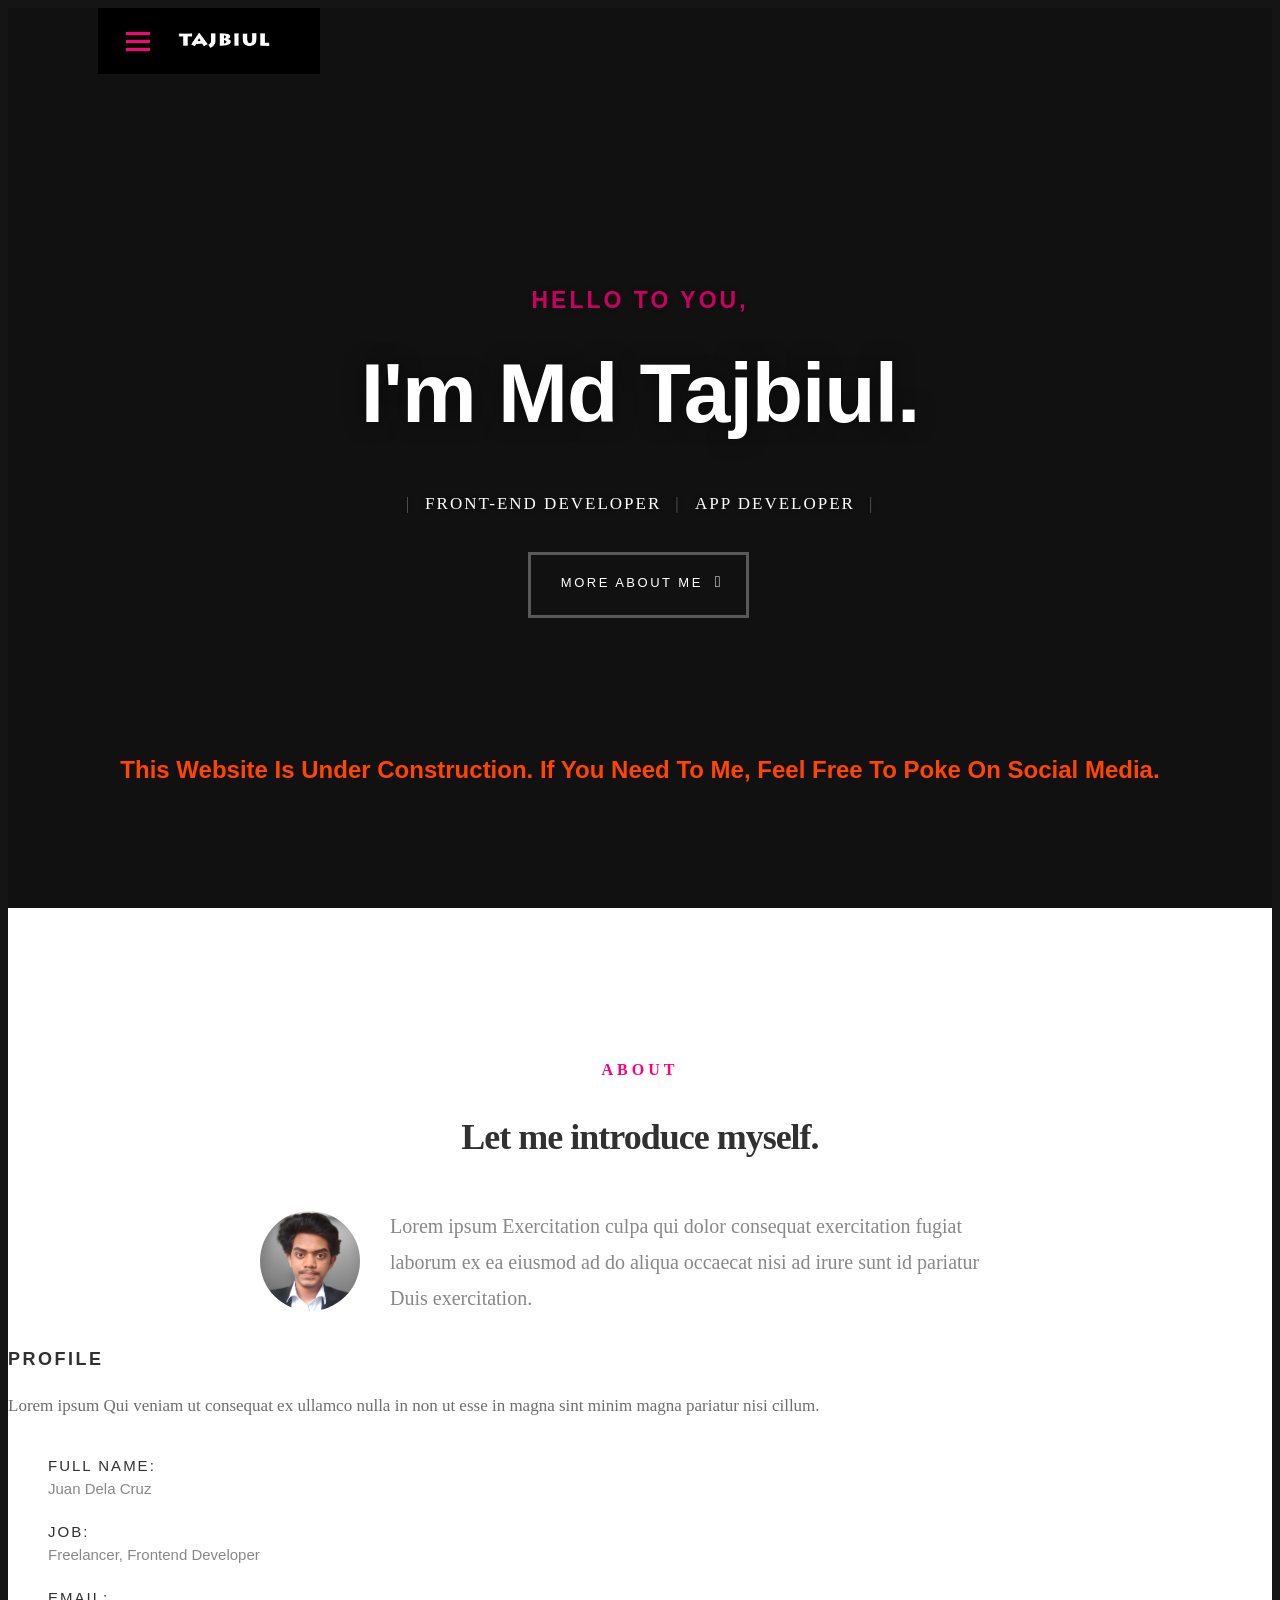
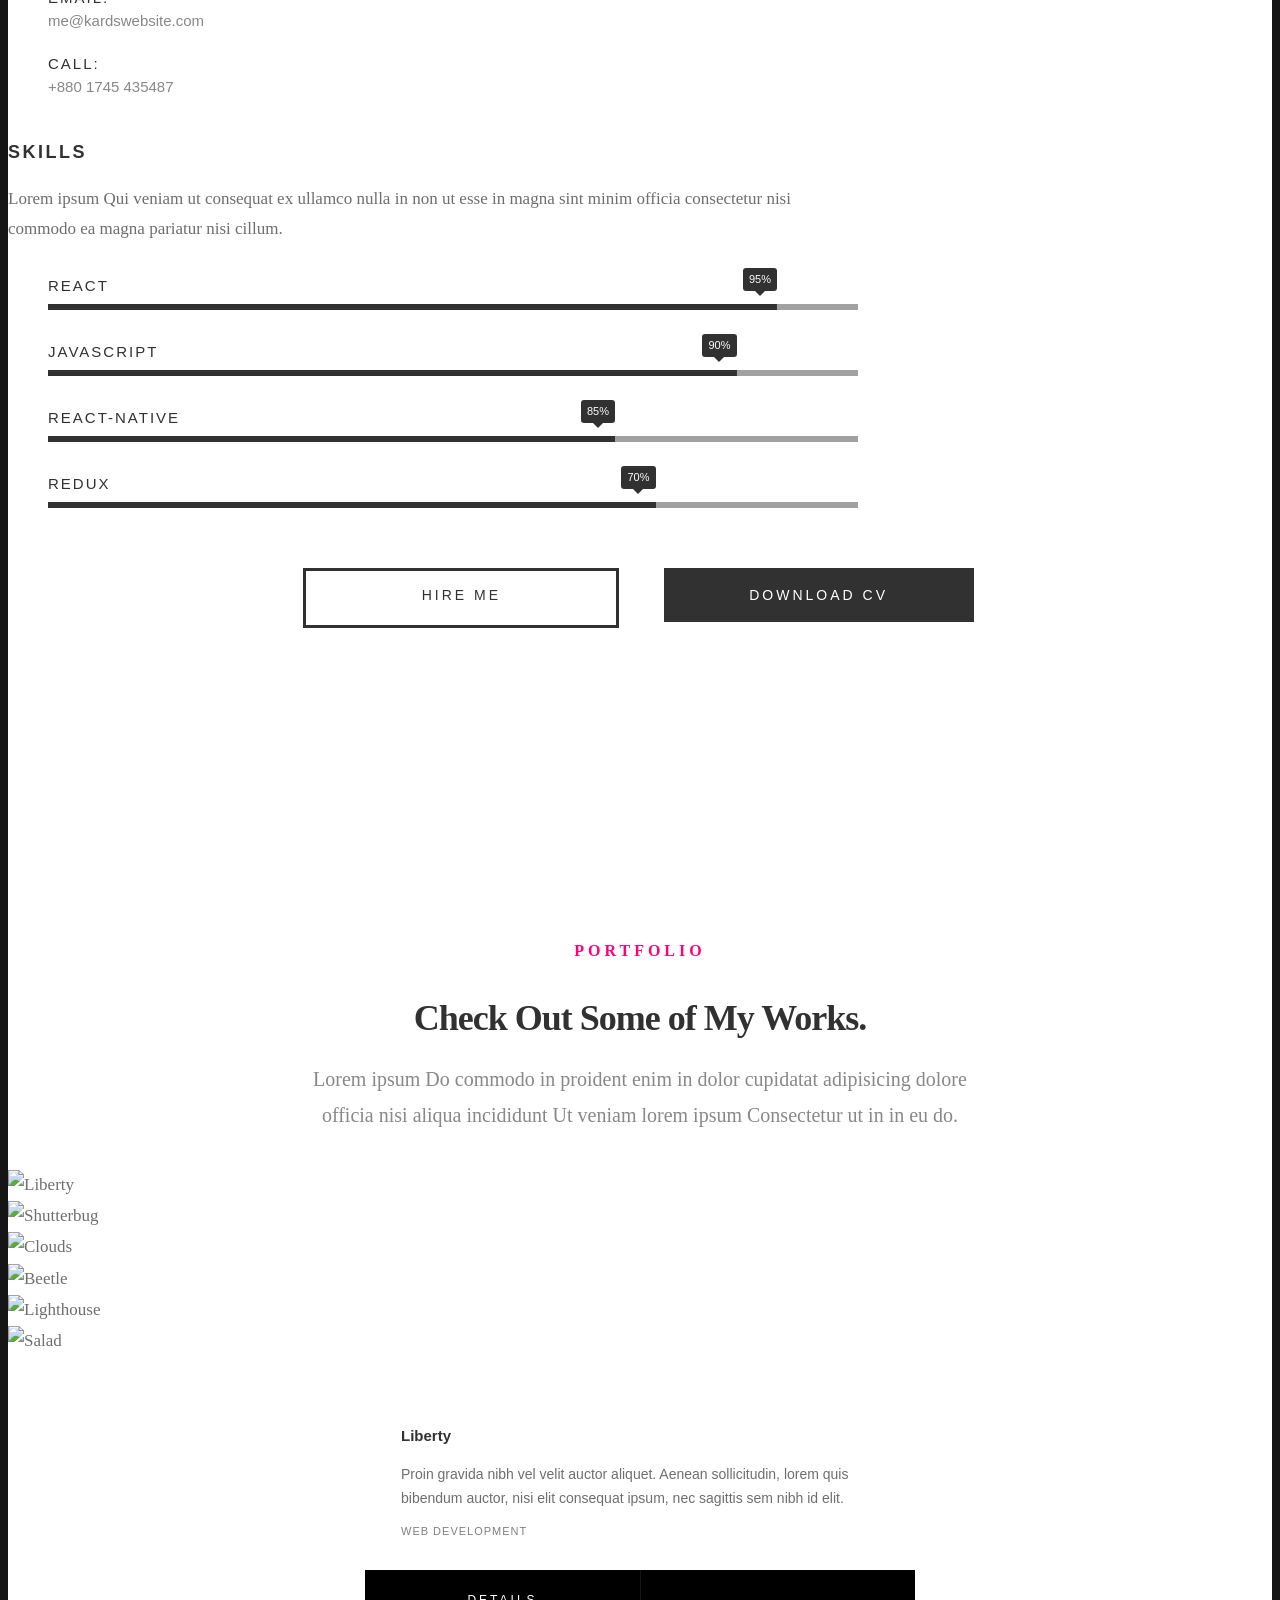
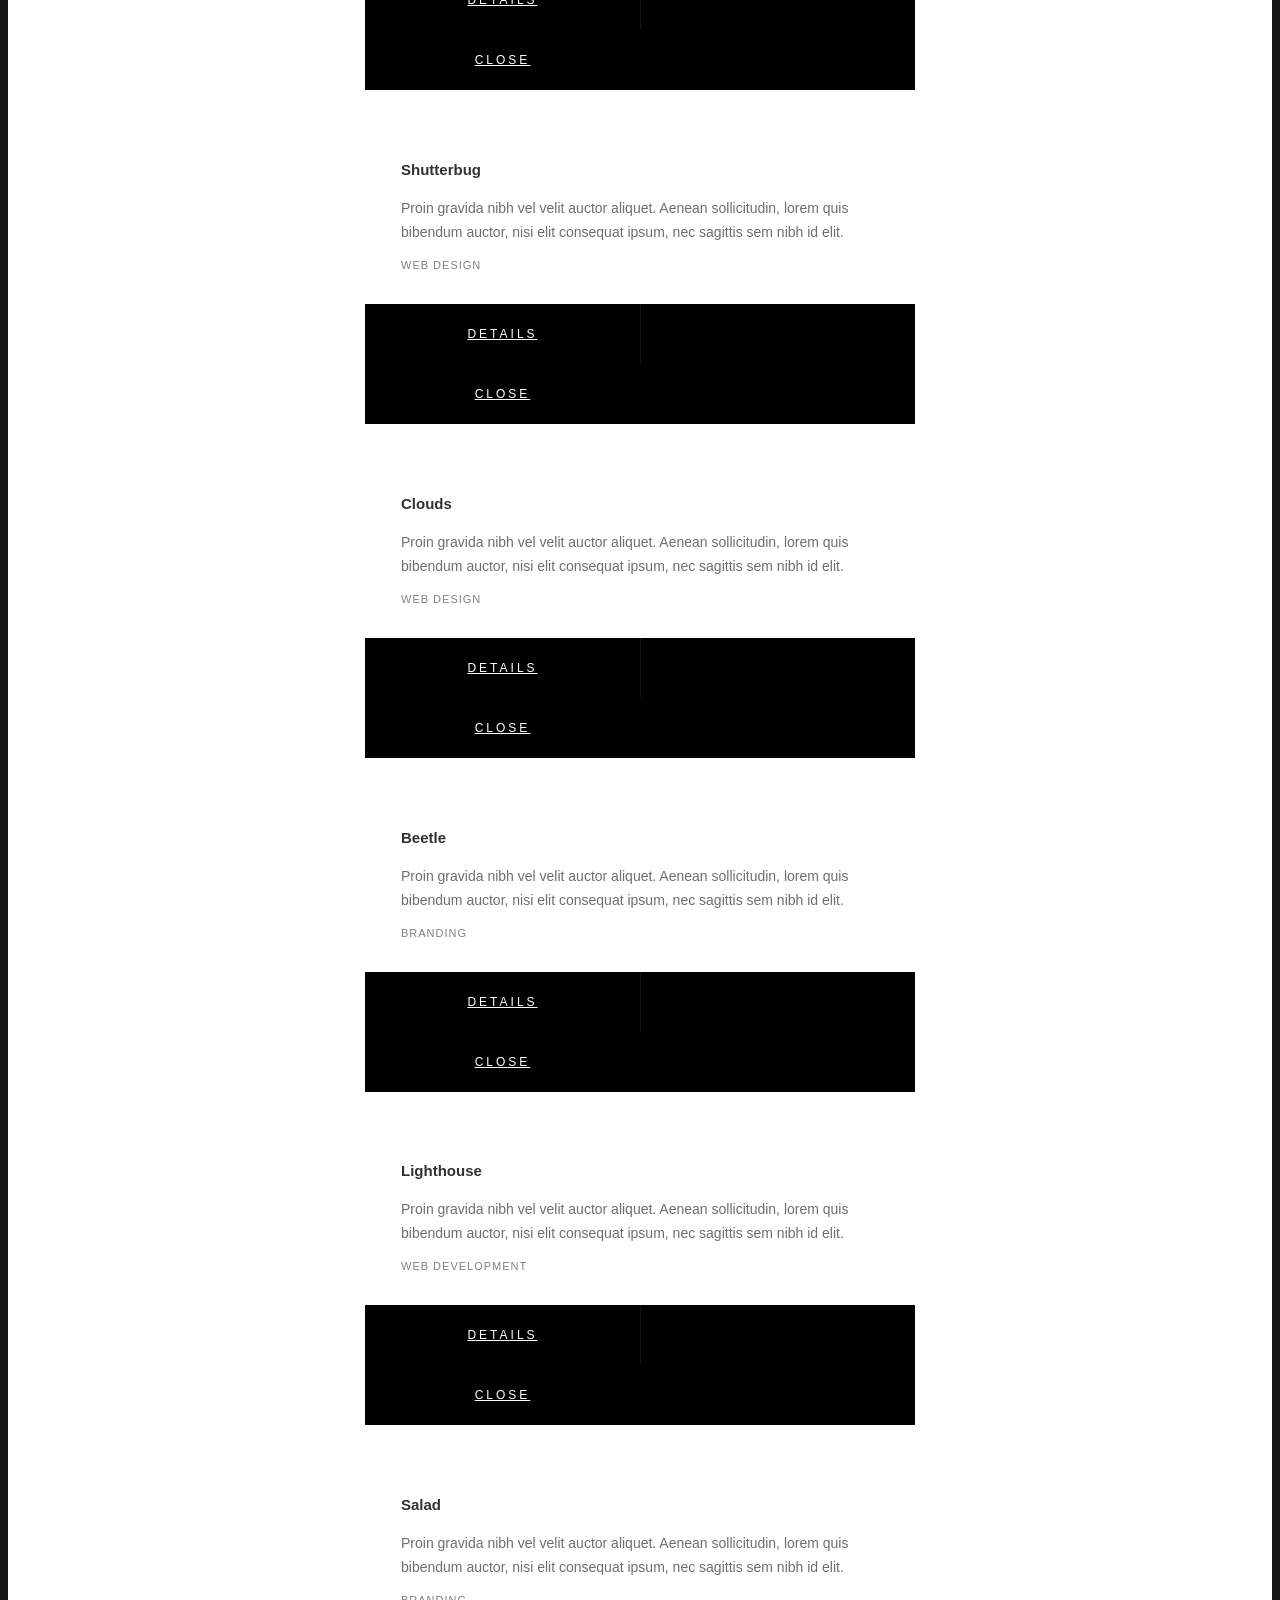
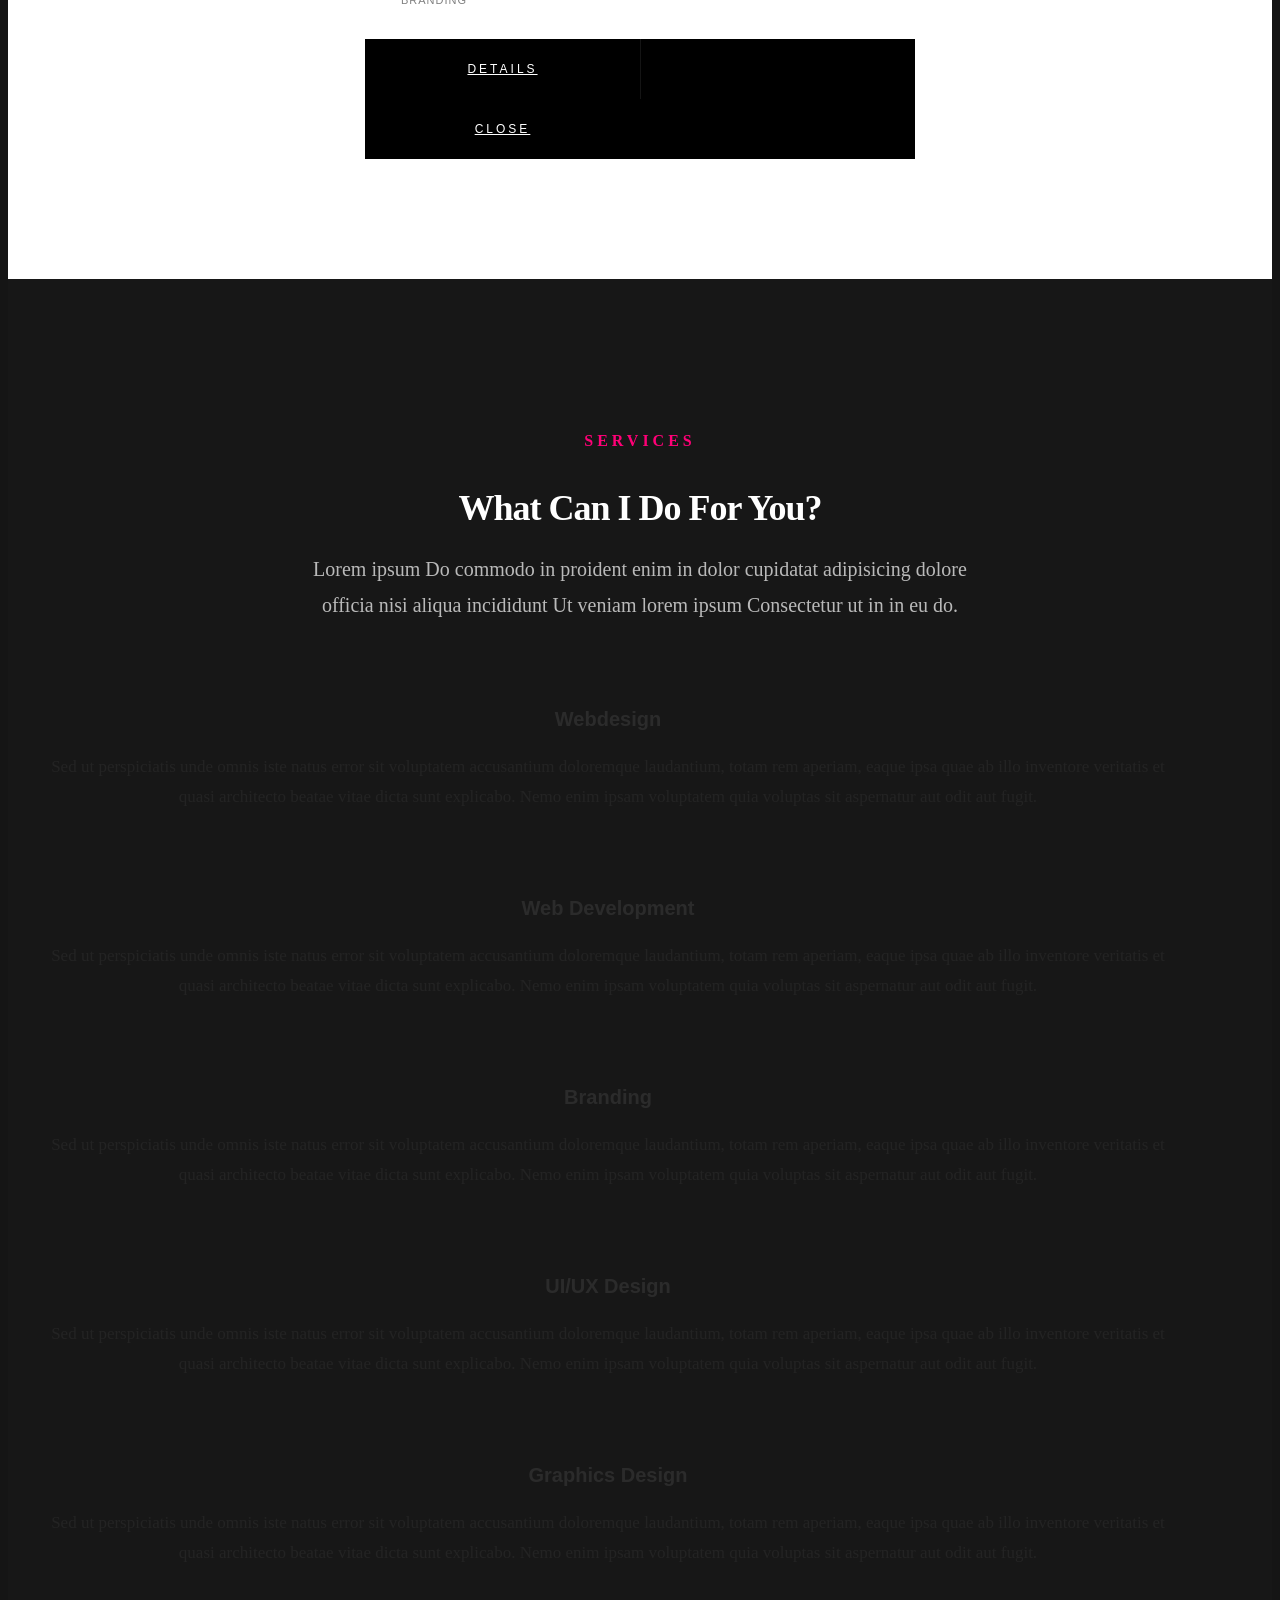
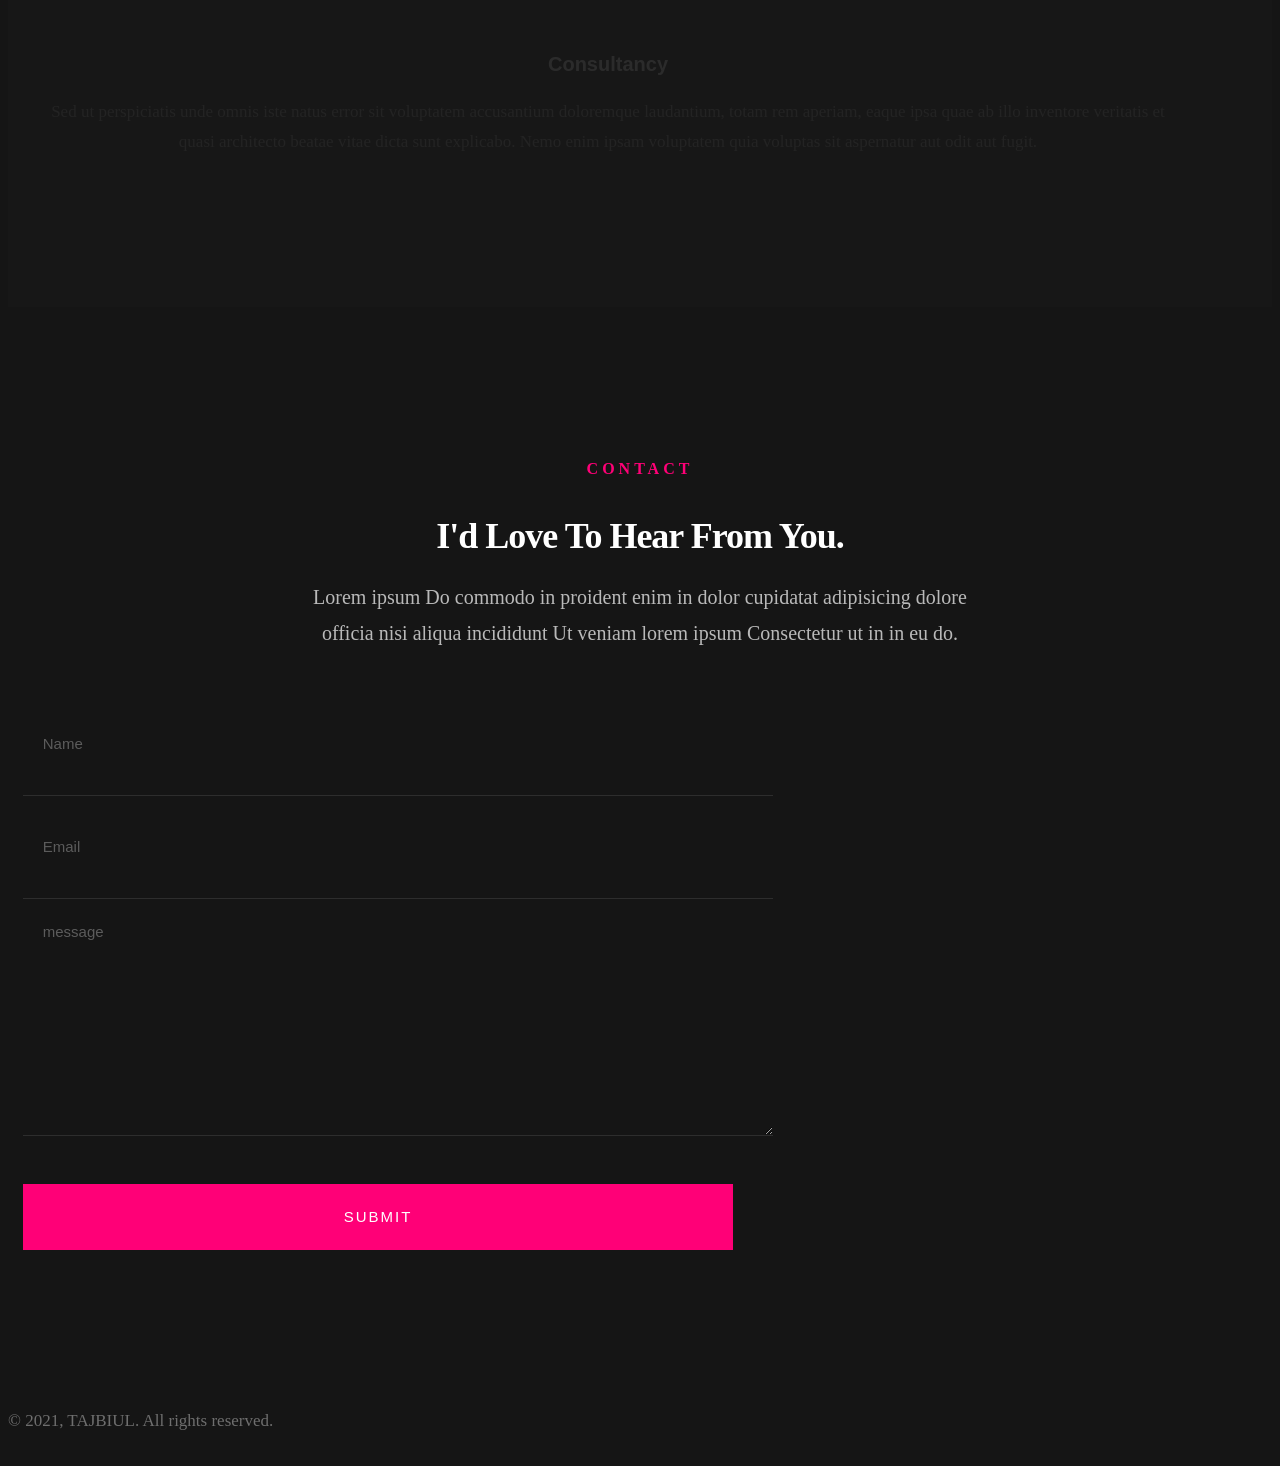
==== index.html @ 2722dd3c "first commit" ====
<!DOCTYPE html>
<!--[if IE 8 ]><html class="no-js oldie ie8" lang="en"> <![endif]-->
<!--[if IE 9 ]><html class="no-js oldie ie9" lang="en"> <![endif]-->
<!--[if (gte IE 9)|!(IE)]><!--><html class="no-js" lang="en"> <!--<![endif]-->
<head>

   <!--- basic page needs
   ================================================== -->
   <meta charset="utf-8">
	<title>TAJBIUL</title>
	<meta name="description" content="">  
	<meta name="author" content="">

   <!-- mobile specific metas
   ================================================== -->
	<meta name="viewport" content="width=device-width, initial-scale=1, maximum-scale=1">

 	<!-- CSS
   ================================================== -->
   <link rel="stylesheet" href="css/base.css">  
   <link rel="stylesheet" href="css/main.css">
   <link rel="stylesheet" href="css/vendor.css">     

   <!-- script
   ================================================== -->   
	<script src="js/modernizr.js"></script>
	<script src="js/pace.min.js"></script>

   <!-- favicons
	================================================== -->
	<link rel="icon" type="image/png" href="favicon.png">

</head>

<body id="top">

	<!-- header 
   ================================================== -->
   <header>   
	   
   	<div class="row">

   		<div class="top-bar">
   			<a class="menu-toggle" href="#"><span>Menu</span></a>

	   		<div class="logo">
		         <a href="index.html">TAJ</a>
		      </div>		      
		      </div>		      

		   	<nav id="main-nav-wrap">
					<ul class="main-navigation">
						<li class="current"><a class="smoothscroll"  href="#intro" title="">Home</a></li>
						<li><a class="smoothscroll"  href="#about" title="">About</a></li>
						<li><a class="smoothscroll"  href="#portfolio" title="">Portfolio</a></li>
						<li><a class="smoothscroll"  href="#services" title="">Services</a></li>					
						<li><a class="smoothscroll"  href="#contact" title="">Contact</a></li>	
				
					</ul>
				</nav>    		
   		</div> <!-- /top-bar --> 
   		
   	</div> <!-- /row --> 		
   </header> <!-- /header -->

	<!-- intro section
   ================================================== -->
   <section id="intro">   

   	<div class="intro-overlay"></div>	

   	<div class="intro-content">
   		<div class="row">

   			<div class="col-twelve">

	   			<h5>Hello To You,</h5>
				   <br>
	   			<h1>I'm Md Tajbiul.</h1>
					<br>
	   			<p class="intro-position">
	   				<span>Front-end Developer</span>
	   				<span>App Developer</span> 
	   			</p>

	   			<a class="button stroke smoothscroll" href="#about" title="">More About Me</a>

	   		</div>  
   			
   		</div>   		 		
   	</div> <!-- /intro-content --> 
	   
   	<ul class="intro-social">   
		<h2 style="color:orangered">This Website Is Under Construction. If You Need To Me, Feel Free To Poke On Social Media.</h2>     
         <li><a href="https://www.facebook.com/tajbiul.4" target="_blank"><i class="fa fa-facebook"></i></a></li>
         <li><a href="https://www.linkedin.com/in/md-tajbiul" target="_blank"><i class="fa fa-linkedin"></i></a></li>
         <li><a href="https://twitter.com/tajbiul_tweet" target="_blank"><i class="fa fa-twitter"></i></a></li>
         <li><a href="https://github.com/md-tajbiul" target="_blank"><i class="fa fa-github"></i></a></li>
         <li><a href="https://www.instagram.com/tajbiul.insta" target="_blank"><i class="fa fa-instagram"></i></a></li>
      </ul> <!-- /intro-social -->      	

   </section> <!-- /intro -->


   <!-- about section
   ================================================== -->
   <section id="about">  

   	<div class="row section-intro">
   		<div class="col-twelve">

   			<h5>About</h5>
   			<h1>Let me introduce myself.</h1>

   			<div class="intro-info">

   				<img src="images/profile-pic.jpg" alt="Profile Picture">

   				<p class="lead">Lorem ipsum Exercitation culpa qui dolor consequat exercitation fugiat laborum ex ea eiusmod ad do aliqua occaecat nisi ad irure sunt id pariatur Duis exercitation.</p>
   			</div>   			

   		</div>   		
   	</div> <!-- /section-intro -->

   	<div class="row about-content">

   		<div class="col-six tab-full">

   			<h3>Profile</h3>
   			<p>Lorem ipsum Qui veniam ut consequat ex ullamco nulla in non ut esse in magna sint minim magna pariatur nisi cillum.</p>

   			<ul class="info-list">
   				<li>
   					<strong>Full name:</strong>
   					<span>Juan Dela Cruz</span>
   				</li>
   				<li>
   					<strong>Job:</strong>
   					<span>Freelancer, Frontend Developer</span>
   				</li>
   				<li>
   					<strong>Email:</strong>
   					<span>me@kardswebsite.com</span>
   				</li>
   				<li>
   					<strong>Call:</strong>
   					<span>+880 1745 435487</span>
   				</li>
   			</ul> <!-- /info-list -->

   		</div>

   		<div class="col-six tab-full">

   			<h3>Skills</h3>
   			<p>Lorem ipsum Qui veniam ut consequat ex ullamco nulla in non ut esse in magna sint minim officia consectetur nisi commodo ea magna pariatur nisi cillum.</p>

				<ul class="skill-bars">
				   <li>
				   	<div class="progress percent90"><span>95%</span></div>
				   	<strong>REACT</strong>
				   </li>
				   <li>
				   	<div class="progress percent85"><span>90%</span></div>
				   	<strong>JAVASCRIPT</strong>
				   </li>
				   <li>
				   	<div class="progress percent70"><span>85%</span></div>
				   	<strong>REACT-NATIVE</strong>
				   </li>
				   <li>
				   	<div class="progress percent75"><span>70%</span></div>
				   	<strong>REDUX</strong>
				   </li>
      
				</ul> <!-- /skill-bars -->		

   		</div>

   	</div>

   	<div class="row button-section">
   		<div class="col-twelve">
   			<a href="#contact" title="Hire Me" class="button stroke smoothscroll">Hire Me</a>
   			<a href="https://drive.google.com/uc?export=download&id=1z2KCKbbTGV8BnnzvOZyUka7miLWpwY0s" title="Download CV" class="button button-primary">Download CV</a>
   		</div>   		
   	</div>

   </section> <!-- /process-->    


	<!-- Portfolio Section
   ================================================== -->
	<section id="portfolio">

		<div class="row section-intro">
   		<div class="col-twelve">

   			<h5>Portfolio</h5>
   			<h1>Check Out Some of My Works.</h1>

   			<p class="lead">Lorem ipsum Do commodo in proident enim in dolor cupidatat adipisicing dolore officia nisi aliqua incididunt Ut veniam lorem ipsum Consectetur ut in in eu do.</p>

   		</div>   		
   	</div> <!-- /section-intro--> 

   	<div class="row portfolio-content">

   		<div class="col-twelve">

   			<!-- portfolio-wrapper -->
	         <div id="folio-wrapper" class="block-1-2 block-mob-full stack">

	         	<div class="bgrid folio-item">
	               <div class="item-wrap">
	               	<img src="images/portfolio/liberty.jpg" alt="Liberty">
	                  <a href="#modal-01" class="overlay">	                  	           
	                     <div class="folio-item-table">
	                     	<div class="folio-item-cell">
		     					       <h3 class="folio-title">Liberty</h3>	     					    
		     					    	 <span class="folio-types">
		     					       	  Graphic Design
		     					       </span>
		     					   </div>	                      	
	                     </div>                    
	                  </a>
	               </div>	               
	        		</div> <!-- /folio-item -->

	        		<div class="bgrid folio-item">
	               <div class="item-wrap">
	               	<img src="images/portfolio/shutterbug.jpg" alt="Shutterbug">
	               	<a href="#modal-02" class="overlay">              		                  
	                     <div class="folio-item-table">
	                     	<div class="folio-item-cell">
	                     		<h3 class="folio-title">Shutterbug</h3>	     					    
		     					    	<span class="folio-types">
		     					       	  Web Design
		     					      </span>		     		
		     					   </div> 	                      	
	                     </div>                    
	                  </a>
	               </div>
	        		</div> <!-- /folio-item -->

	            <div class="bgrid folio-item">
	               <div class="item-wrap">
	               	<img src="images/portfolio/clouds.jpg"alt="Clouds">
	                  <a href="#modal-03" class="overlay">             		                  
	                     <div class="folio-item-table">
	                     	<div class="folio-item-cell">
	                     		<h3 class="folio-title">Clouds</h3>	     					    
		     					    	<span class="folio-types">
		     					       	  Web Design
		     					      </span>		     		
		     					   </div> 	                      	
	                     </div>                    
	                  </a>
	               </div>
	        		</div> <!-- /folio-item -->

	            <div class="bgrid folio-item">
	               <div class="item-wrap">
	               	<img src="images/portfolio/beetle.jpg" alt="Beetle">
	                  <a href="#modal-04" class="overlay">                  	                 
	                     <div class="folio-item-table">
	                     	<div class="folio-item-cell">
	                     		<h3 class="folio-title">Beetle</h3>	     					    
		     					    	<span class="folio-types">
		     					       	  Branding
		     					      </span>		     		
		     					   </div>  	                      	
	                     </div>                    
	                  </a>
	               </div>
	        		</div> <!-- /folio-item -->     

	        		<div class="bgrid folio-item">
	               <div class="item-wrap">
	               	<img src="images/portfolio/lighthouse.jpg" alt="Lighthouse">
	                  <a href="#modal-05" class="overlay">             		                  
	                     <div class="folio-item-table">
	                     	<div class="folio-item-cell">
	                     		<h3 class="folio-title">Lighthouse</h3>	     					    
		     					    	<span class="folio-types">
		     					       	  Web Development
		     					      </span>		     		
		     					   </div> 	                      	
	                     </div>                    
	                  </a>
	               </div>
	        		</div> <!-- /folio-item -->

	            <div class="bgrid folio-item">
	               <div class="item-wrap">
	               	<img src="images/portfolio/salad.jpg" alt="Salad">
	                  <a href="#modal-06" class="overlay">
	                     <div class="folio-item-table">
	                     	<div class="folio-item-cell">
	                     		<h3 class="folio-title">Salad</h3>	     					    
		     					    	<span class="folio-types">
		     					       	  Branding
		     					      </span>		     		
		     					   </div>	                      	
	                     </div>                    
	                  </a>
	               </div>
	        		</div> <!-- /folio-item -->   

	            <!-- modal popups - begin
	            ============================================================= -->
	            <div id="modal-01" class="popup-modal slider mfp-hide">	

				     	<div class="media">
				     		<img src="images/portfolio/modals/m-liberty.jpg" alt="" />
				     	</div>      	

					   <div class="description-box">
					      <h4>Liberty</h4>		      
					      <p>Proin gravida nibh vel velit auctor aliquet. Aenean sollicitudin, lorem quis bibendum auctor, nisi elit consequat ipsum, nec sagittis sem nibh id elit.</p>

					      <div class="categories">Web Development</div>			               
					   </div>

			         <div class="link-box">
			            <a href="http://www.behance.net">Details</a>
					      <a href="#" class="popup-modal-dismiss">Close</a>
			         </div>		      

				   </div> <!-- /modal-01 -->

				   <div id="modal-02" class="popup-modal slider mfp-hide">	

				     	<div class="media">
				     		<img src="images/portfolio/modals/m-shutterbug.jpg" alt="" />
				     	</div>      	

					   <div class="description-box">
					      <h4>Shutterbug</h4>		      
					      <p>Proin gravida nibh vel velit auctor aliquet. Aenean sollicitudin, lorem quis bibendum auctor, nisi elit consequat ipsum, nec sagittis sem nibh id elit.</p>

					      <div class="categories">Web Design</div>			               
					   </div>

			         <div class="link-box">
			            <a href="http://www.behance.net">Details</a>
					      <a href="#" class="popup-modal-dismiss">Close</a>
			         </div>		      

				   </div> <!-- /modal-02 -->

				   <div id="modal-03" class="popup-modal slider mfp-hide">	

				     	<div class="media">
				     		<img src="images/portfolio/modals/m-clouds.jpg" alt="" />
				     	</div>      	

					   <div class="description-box">
					      <h4>Clouds</h4>		      
					      <p>Proin gravida nibh vel velit auctor aliquet. Aenean sollicitudin, lorem quis bibendum auctor, nisi elit consequat ipsum, nec sagittis sem nibh id elit.</p>

					      <div class="categories">Web Design</div>			               
					   </div>

			         <div class="link-box">
			            <a href="http://www.behance.net">Details</a>
					      <a href="#" class="popup-modal-dismiss">Close</a>
			         </div>		      

				   </div> <!-- /modal-03 -->

				   <div id="modal-04" class="popup-modal slider mfp-hide">	

				     	<div class="media">
				     		<img src="images/portfolio/modals/m-beetle.jpg" alt="" />
				     	</div>      	

					   <div class="description-box">
					      <h4>Beetle</h4>		      
					      <p>Proin gravida nibh vel velit auctor aliquet. Aenean sollicitudin, lorem quis bibendum auctor, nisi elit consequat ipsum, nec sagittis sem nibh id elit.</p>

					      <div class="categories">Branding</div>			               
					   </div>

			         <div class="link-box">
			            <a href="http://www.behance.net">Details</a>
					      <a href="#" class="popup-modal-dismiss">Close</a>
			         </div>		      

				   </div> <!-- /modal-04 -->

				   <div id="modal-05" class="popup-modal slider mfp-hide">	

				     	<div class="media">
				     		<img src="images/portfolio/modals/m-lighthouse.jpg" alt="" />
				     	</div>      	

					   <div class="description-box">
					      <h4>Lighthouse</h4>		      
					      <p>Proin gravida nibh vel velit auctor aliquet. Aenean sollicitudin, lorem quis bibendum auctor, nisi elit consequat ipsum, nec sagittis sem nibh id elit.</p>

					      <div class="categories">Web Development</div>			               
					   </div>

			         <div class="link-box">
			            <a href="http://www.behance.net">Details</a>
					      <a href="#" class="popup-modal-dismiss">Close</a>
			         </div>		      

				   </div> <!-- /modal-05 -->

				   <div id="modal-06" class="popup-modal slider mfp-hide">	

				     	<div class="media">
				     		<img src="images/portfolio/modals/m-salad.jpg" alt="" />
				     	</div>      	

					   <div class="description-box">
					      <h4>Salad</h4>		      
					      <p>Proin gravida nibh vel velit auctor aliquet. Aenean sollicitudin, lorem quis bibendum auctor, nisi elit consequat ipsum, nec sagittis sem nibh id elit.</p>

					      <div class="categories">Branding</div>			               
					   </div>

			         <div class="link-box">
			            <a href="http://www.behance.net">Details</a>
					      <a href="#" class="popup-modal-dismiss">Close</a>
			         </div>		      

				   </div> <!-- /modal-06 -->


				   <!-- modal popups - end
	            ============================================================= -->

	         </div> <!-- /portfolio-wrapper --> 

   		</div>  <!-- /twelve -->   

   	</div> <!-- /portfolio-content --> 
		
	</section> <!-- /portfolio --> 

	
	<!-- services Section
   ================================================== -->
	<section id="services">

		<div class="overlay"></div>

		<div class="row section-intro">
   		<div class="col-twelve">

   			<h5>Services</h5>
   			<h1>What Can I Do For You?</h1>

   			<p class="lead">Lorem ipsum Do commodo in proident enim in dolor cupidatat adipisicing dolore officia nisi aliqua incididunt Ut veniam lorem ipsum Consectetur ut in in eu do.</p>

   		</div>   		
   	</div> <!-- /section-intro -->

   	<div class="row services-content">

   		<div id="owl-slider" class="owl-carousel services-list">

	      	<div class="service">	

	      		<span class="icon"><i class="icon-earth"></i></span>            

	            <div class="service-content">	

	            	 <h3>Webdesign</h3>

		            <p class="desc">Sed ut perspiciatis unde omnis iste natus error sit voluptatem accusantium doloremque laudantium, totam rem aperiam, eaque ipsa quae ab illo inventore veritatis et quasi architecto beatae vitae dicta sunt explicabo. Nemo enim ipsam voluptatem quia voluptas sit aspernatur aut odit aut fugit.
	         		</p>
	         		
	         	</div> 	         	 

				</div> <!-- /service -->

				<div class="service">	

					<span class="icon"><i class="icon-window"></i></span>                          

	            <div class="service-content">	

	            	<h3>Web Development</h3>  

		            <p class="desc">Sed ut perspiciatis unde omnis iste natus error sit voluptatem accusantium doloremque laudantium, totam rem aperiam, eaque ipsa quae ab illo inventore veritatis et quasi architecto beatae vitae dicta sunt explicabo. Nemo enim ipsam voluptatem quia voluptas sit aspernatur aut odit aut fugit.
	         		</p>

	            </div>	                          

			   </div> <!-- /service -->

			   <div class="service">

			   	<span class="icon"><i class="icon-paint-brush"></i></span>		            

	            <div class="service-content">

	            	<h3>Branding</h3>

		            <p class="desc">Sed ut perspiciatis unde omnis iste natus error sit voluptatem accusantium doloremque laudantium, totam rem aperiam, eaque ipsa quae ab illo inventore veritatis et quasi architecto beatae vitae dicta sunt explicabo. Nemo enim ipsam voluptatem quia voluptas sit aspernatur aut odit aut fugit.
	        			</p> 

	            </div> 	            	               

			   </div> <!-- /service -->

				<div class="service">

					<span class="icon"><i class="icon-toggles"></i></span>	              

	            <div class="service-content">

	            	<h3>UI/UX Design</h3>

		            <p class="desc">Sed ut perspiciatis unde omnis iste natus error sit voluptatem accusantium doloremque laudantium, totam rem aperiam, eaque ipsa quae ab illo inventore veritatis et quasi architecto beatae vitae dicta sunt explicabo. Nemo enim ipsam voluptatem quia voluptas sit aspernatur aut odit aut fugit.
	         		</p> 
	         		
	            </div>                

				</div> <!-- /service -->

			   <div class="service">

			   	<span class="icon"><i class="icon-image"></i></span>	            

	            <div class="service-content">

	            	<h3>Graphics Design</h3>

		            <p class="desc">Sed ut perspiciatis unde omnis iste natus error sit voluptatem accusantium doloremque laudantium, totam rem aperiam, eaque ipsa quae ab illo inventore veritatis et quasi architecto beatae vitae dicta sunt explicabo. Nemo enim ipsam voluptatem quia voluptas sit aspernatur aut odit aut fugit.
	        			</p> 

	            </div>	               

			   </div> <!-- /service -->

			   <div class="service">

			   	<span class="icon"><i class="icon-chat"></i></span>	   	           

	            <div class="service-content">

	            	 <h3>Consultancy</h3>

		            <p class="desc">Sed ut perspiciatis unde omnis iste natus error sit voluptatem accusantium doloremque laudantium, totam rem aperiam, eaque ipsa quae ab illo inventore veritatis et quasi architecto beatae vitae dicta sunt explicabo. Nemo enim ipsam voluptatem quia voluptas sit aspernatur aut odit aut fugit.
	        			</p> 
	        			
	            </div>	               

			   </div> <!-- /service -->

	      </div> <!-- /services-list -->
   		
   	</div> <!-- /services-content -->
		
	</section> <!-- /services -->	

	
   <!-- contact
   ================================================== -->
	<section id="contact">

		<div class="row section-intro">
   		<div class="col-twelve">

   			<h5>Contact</h5>
   			<h1>I'd Love To Hear From You.</h1>

   			<p class="lead">Lorem ipsum Do commodo in proident enim in dolor cupidatat adipisicing dolore officia nisi aliqua incididunt Ut veniam lorem ipsum Consectetur ut in in eu do.</p>

   		</div> 
   	</div> <!-- /section-intro -->

   	<div class="row contact-form">

   		<div class="col-twelve">

            <!-- form -->
            <form name="contactForm" id="contactForm" method="post" action="">
      			<fieldset>

                  <div class="form-field">
 						   <input name="contactName" type="text" id="contactName" placeholder="Name" value="" minlength="2" required="">
                  </div>
                  <div class="form-field">
	      			   <input name="contactEmail" type="email" id="contactEmail" placeholder="Email" value="" required="">
	               </div>
                  <!-- <div class="form-field">
	     				   <input name="contactSubject" type="text" id="contactSubject" placeholder="Subject" value="">
	               </div>  -->
                  <div class="form-field">
	                 	<textarea name="contactMessage" id="contactMessage" placeholder="message" rows="10" cols="50" required=""></textarea>
	               </div>                      
                 <div class="form-field">
                     <button class="submitform">Submit</button>
                     <div id="submit-loader">
                        <div class="text-loader">Sending...</div>                             
       				      <div class="s-loader">
								  	<div class="bounce1"></div>
								  	<div class="bounce2"></div>
								  	<div class="bounce3"></div>
								</div>
							</div>
                  </div>

      			</fieldset>
      		</form> <!-- Form End -->

            <!-- contact-warning -->
            <div id="message-warning">            	
            </div>            
            <!-- contact-success -->
      		<div id="message-success">
               <i class="fa fa-check"></i>Your message was sent, thank you!<br>
      		</div>

         </div> <!-- /col-twelve -->
   		
   	</div> <!-- /contact-form -->
		
	</section> <!-- /contact -->


   <!-- footer
   ================================================== -->

   <footer>
     	<div class="row">

     		<div class="col-six tab-full pull-right social">

     			<ul class="footer-social">        
					<li><a href="https://www.facebook.com/tajbiul.4" target="_blank"><i class="fa fa-facebook"></i></a></li>
					<li><a href="https://www.linkedin.com/in/md-tajbiul" target="_blank"><i class="fa fa-linkedin"></i></a></li>
					<li><a href="https://twitter.com/tajbiul_tweet" target="_blank"><i class="fa fa-twitter"></i></a></li>
					<li><a href="https://github.com/md-tajbiul" target="_blank"><i class="fa fa-github"></i></a></li>
					<li><a href="https://www.instagram.com/tajbiul.insta" target="_blank"><i class="fa fa-instagram"></i></a></li>
			   </ul> 
	      		
	      </div>

		  <div class="col-six tab-full pull-left">
			<strong>© 2021, TAJBIUL. All rights reserved.</strong>
		  </div>


	      	<div id="go-top">
		         <a class="smoothscroll" title="Back to Top" href="#top"><i class="fa fa-long-arrow-up"></i></a>
		    </div>

      	</div> <!-- /row -->     	
   </footer>  

   <div id="preloader"> 
    	<div id="loader"></div>
   </div> 

   <!-- Java Script
   ================================================== --> 
   <script src="js/jquery-2.1.3.min.js"></script>
   <script src="js/plugins.js"></script>
   <script src="js/main.js"></script>

</body>

</html>
---- css/main.css ----
/**
 * =================================================================== 
 *
 *  Kards v1.0 Main Stylesheet
 *  url: styleshout.com
 *  03-01-2016
 *  ------------------------------------------------------------------
 *  TOC:
 *  01. webfonts and iconfonts
 *  02. base style overrides
 *  03. typography & general theme styles
 *  04. preloader
 *  05. forms
 *  06. buttons 
 *  07. other components
 *  08. common styles
 *  09. header styles
 *  10. intro
 *  11. about
 *  12. resume
 *  13. portfolio
 *  14. call-to-action section
 *  15. services
 *  16. stats
 *  17. contact
 *  18. footer
 *
 * =================================================================== 
 */


/** 
 * ===================================================================
 * 01. webfonts and iconfonts - (_document-setup.scss)
 *
 * ------------------------------------------------------------------- 
 */
@import url("fonts.css");
@import url("font-awesome/css/font-awesome.min.css");
@import url("micons/micons.css");


/** 
 * ===================================================================
 * 02. base style overrides - (_document-setup.scss)
 *
 * ------------------------------------------------------------------- 
 */
html {
	font-size: 10px;
}

@media only screen and (max-width:1024px) {
	html {
		font-size: 9.411764705882353px;
	}
}
@media only screen and (max-width:768px) {
	html {
		font-size: 10px;
	}
}
@media only screen and (max-width:400px) {
	html {
		font-size: 9.411764705882353px;
	}
}

html, body {
	height: 100%;
}
body {
	background: #151515;
	font-family: "lora-regular", serif;
	font-size: 1.7rem;
	line-height: 3rem;
	color: #6e6e6e;
}

/**
 * links - (_document-setup.scss)
 * -------------------------------------------------------------------
 */
a, a:visited {
	color: #000000;
	-moz-transition: all 0.3s ease-in-out;
	-o-transition: all 0.3s ease-in-out;
	-webkit-transition: all 0.3s ease-in-out;
	-ms-transition: all 0.3s ease-in-out;
	transition: all 0.3s ease-in-out;
}
a:hover, a:focus, a:active {
	color: #FF0077;
	outline: 0;
}

/** 
 * ===================================================================
 * 03. typography & general theme styles - (_document-setup.scss)
 *
 * ------------------------------------------------------------------- 
 */

h1, h2, h3, h4, h5, h6, .h01, .h02, .h03, .h04, .h05, .h06 {
	font-family: "poppins-semibold", sans-serif;
	color: #313131;
	font-style: normal;
	text-rendering: optimizeLegibility;
	margin-bottom: 2.1rem;
}
h3, .h03, h4, .h04 {
	margin-bottom: 1.8rem;
}
h5, .h05, h6, .h06 {
	font-family: "poppins-bold";
	margin-bottom: 1.2rem;
}
h1, .h01 {
	font-size: 3.1rem;
	line-height: 1.355;
	letter-spacing: -.1rem;
}
@media only screen and (max-width:600px) {
	h1, .h01 {
		font-size: 2.6rem;
		letter-spacing: -.07rem;
	}
}
h2, .h02 {
	font-size: 2.4rem;
	line-height: 1.25;
}
h3, .h03 {
	font-size: 2rem;
	line-height: 1.5;
}
h4, .h04 {
	font-size: 1.7rem;
	line-height: 1.765;
}
h5, .h05 {
	font-size: 1.4rem;
	line-height: 1.714;
	text-transform: uppercase;
	letter-spacing: .15rem;
}
h6, .h06 {
	font-size: 1.3rem;
	line-height: 1.846;
	text-transform: uppercase;
	letter-spacing: .15rem;
}
p img {
	margin: 0;
}
p.lead {
	font-family: "lora-regular", serif;
	font-size: 2rem;
	line-height: 1.8;
	color: #888888;
}
@media only screen and (max-width:768px) {
	p.lead {
		font-size: 1.7rem;
	}
}
em, i, strong, b {
	font-size: 1.7rem;
	line-height: 3rem;
	font-style: normal;
	font-weight: normal;
}
em, i {
	font-family: "lora-italic", serif;
}
strong, b {
	font-family: "lora-bold", serif;
}
small {
	font-size: 1.2rem;
	line-height: inherit;
}
blockquote {
	margin: 3rem 0;
	padding-left: 4rem;
	position: relative;
}
blockquote:before {
	content: "\201C";
	font-size: 8rem;
	line-height: 0px;
	margin: 0;
	color: #313131;
	font-family: arial, sans-serif;
	position: absolute;
	top: 3rem;
	left: 0;
}
blockquote p {
	font-family: georgia, serif;
	font-style: italic;
	padding: 0;
	font-size: 1.9rem;
	line-height: 1.737;
}
blockquote cite {
	display: block;
	font-size: 1.3rem;
	font-style: normal;
	line-height: 1.616;
}
blockquote cite:before {
	content: "\2014 \0020";
}
blockquote cite a, blockquote cite a:visited {
	color: #888888;
	border: none;
}
abbr {
	font-family: "poppins-bold", serif;
	font-variant: small-caps;
	text-transform: lowercase;
	letter-spacing: .05rem;
	color: #888888;
}
var, kbd, samp, code, pre {
	font-family: Consolas, "Andale Mono", Courier, "Courier New", monospace;
}
pre {
	padding: 2.4rem 3rem 3rem;
	background: #F1F1F1;
}
code {
	font-size: 1.4rem;
	margin: 0 .2rem;
	padding: .3rem .6rem;
	white-space: nowrap;
	background: #F1F1F1;
	border: 1px solid #E1E1E1;
	border-radius: 3px;
}
pre > code {
	display: block;
	white-space: pre;
	line-height: 2;
	padding: 0;
	margin: 0;
}
pre.prettyprint > code {
	border: none;
}
del {
	text-decoration: line-through;
}
abbr[title], dfn[title] {
	border-bottom: 1px dotted;
	cursor: help;
}
mark {
	background: #FFF49B;
	color: #000;
}
hr {
	border: solid #d2d2d2;
	border-width: 1px 0 0;
	clear: both;
	margin: 2.4rem 0 1.5rem;
	height: 0;
}

/**
 * Lists - (_document-setup.scss)  
 * -------------------------------------------------------------------
 */
ol {
	list-style: decimal;
}
ul {
	list-style: disc;
}
li {
	display: list-item;
}
ol, ul {
	margin-left: 1.7rem;
}
ul li {
	padding-left: .4rem;
}
ul ul, ul ol, ol ol, ol ul {
	margin: .6rem 0 .6rem 1.7rem;
}
ul.disc li {
	display: list-item;
	list-style: none;
	padding: 0 0 0 .8rem;
	position: relative;
}
ul.disc li::before {
	content: "";
	display: inline-block;
	width: 8px;
	height: 8px;
	border-radius: 50%;
	background: #FF0077;
	position: absolute;
	left: -17px;
	top: 11px;
	vertical-align: middle;
}
dt {
	margin: 0;
	color: #FF0077;
}
dd {
	margin: 0 0 0 2rem;
}

/**
 * tables - (_document-setup.scss)  
 * -------------------------------------------------------------------
 */
table {
	border-width: 0;
	width: 100%;
	max-width: 100%;
	font-family: "lora-regular", sans-serif;
}
th, td {
	padding: 1.5rem 3rem;
	text-align: left;
	border-bottom: 1px solid #E8E8E8;
}
th {
	color: #313131;
	font-family: "poppins-bold", sans-serif;
}
td {
	line-height: 1.5;
}
th:first-child, td:first-child {
	padding-left: 0;
}
th:last-child, td:last-child {
	padding-right: 0;
}
.table-responsive {
	overflow-x: auto;
	-webkit-overflow-scrolling: touch;
}

/**
 * Spacing - (_document-setup.scss)  
 * -------------------------------------------------------------------
 */
button, .button {
	margin-bottom: 1.2;
}
fieldset {
	margin-bottom: 1.5rem;
}
input,
textarea,
select,
pre,
blockquote,
figure,
table,
p,
ul,
ol,
dl,
form,
.fluid-video-wrapper,
.ss-custom-select {
	margin-bottom: 3rem;
}

/**
 * floated image - (_document-setup.scss)  
 * -------------------------------------------------------------------
 */
img.pull-right {
	margin: .9rem 0 0 2.4rem;
}
img.pull-left {
	margin: .9rem 2.4rem 0 0;
}

/**
 * block grid paddings - (_document-setup.scss) 
 * -------------------------------------------------------------------
 */
.bgrid {
	padding: 0 20px;
}
@media only screen and (max-width:1024px) {
	.bgrid {
		padding: 0 18px;
	}
}
@media only screen and (max-width:768px) {
	.bgrid {
		padding: 0 15px;
	}
}
@media only screen and (max-width:600px) {
	.bgrid {
		padding: 0 10px;
	}
}
@media only screen and (max-width:400px) {
	.bgrid {
		padding: 0;
	}
}

/**
 * pace.js styles - minimal  - (_document-setup.scss)
 * -------------------------------------------------------------------
 */
.pace {
	-webkit-pointer-events: none;
	pointer-events: none;
	-webkit-user-select: none;
	-moz-user-select: none;
	user-select: none;
}
.pace-inactive {
	display: none;
}
.pace .pace-progress {
	background: #FF0077;
	position: fixed;
	z-index: 900;
	top: 0;
	right: 100%;
	width: 100%;
	height: 6px;
}

/** 
 * ===================================================================
 * 04. preloader - (_preloader-1.scss)
 *
 * ------------------------------------------------------------------- 
 */
#preloader {
	position: fixed;
	top: 0;
	left: 0;
	right: 0;
	bottom: 0;
	background: #151515;
	z-index: 800;
	height: 100%;
	width: 100%;
}
.no-js #preloader, .oldie #preloader {
	display: none;
}
#loader {
	position: absolute;
	left: 50%;
	top: 50%;
	width: 60px;
	height: 60px;
	margin: -30px 0 0 -30px;
	padding: 0;
}
#loader:before {
	content: "";
	border-top: 11px solid rgba(255, 255, 255, 0.1);
	border-right: 11px solid rgba(255, 255, 255, 0.1);
	border-bottom: 11px solid rgba(255, 255, 255, 0.1);
	border-left: 11px solid #FF0077;
	-webkit-animation: load 1.1s infinite linear;
	animation: load 1.1s infinite linear;
	display: block;
	border-radius: 50%;
	width: 60px;
	height: 60px;
}
@-webkit-keyframes load {
	0% {
		-webkit-transform: rotate(0deg);
		transform: rotate(0deg);
	}
	100% {
		-webkit-transform: rotate(360deg);
		transform: rotate(360deg);
	}
}
@keyframes load {
	0% {
		-webkit-transform: rotate(0deg);
		transform: rotate(0deg);
	}
	100% {
		-webkit-transform: rotate(360deg);
		transform: rotate(360deg);
	}
}

/** 
 * ===================================================================
 * 05. forms - (_forms.scss)
 *
 * ------------------------------------------------------------------- 
 */
fieldset {
	border: none;
}
input[type="email"],
input[type="number"],
input[type="search"],
input[type="text"],
input[type="tel"],
input[type="url"],
input[type="password"],
textarea,
select {
	display: block;
	height: 6rem;
	padding: 1.5rem 0;
	border: 0;
	outline: none;
	vertical-align: middle;
	color: #313131;
	font-family: "poppins-regular", sans-serif;
	font-size: 1.5rem;
	line-height: 3rem;
	max-width: 100%;
	background: transparent;
	border-bottom: 1px solid rgba(0, 0, 0, 0.3);
	-moz-transition: all 0.3s ease-in-out;
	-o-transition: all 0.3s ease-in-out;
	-webkit-transition: all 0.3s ease-in-out;
	-ms-transition: all 0.3s ease-in-out;
	transition: all 0.3s ease-in-out;
}
.ss-custom-select {
	position: relative;
	padding: 0;
}
.ss-custom-select select {
	-webkit-appearance: none;
	-moz-appearance: none;
	-ms-appearance: none;
	-o-appearance: none;
	appearance: none;
	text-indent: 0.01px;
	text-overflow: '';
	margin: 0;
	line-height: 3rem;
	vertical-align: middle;
}
.ss-custom-select select option {
	padding-left: 2rem;
	padding-right: 2rem;
}
.ss-custom-select select::-ms-expand {
	display: none;
}
.ss-custom-select::after {
	content: '\f0d7';
	font-family: 'FontAwesome';
	position: absolute;
	top: 50%;
	right: 1.5rem;
	margin-top: -10px;
	bottom: auto;
	width: 20px;
	height: 20px;
	line-height: 20px;
	font-size: 18px;
	text-align: center;
	pointer-events: none;
	color: #252525;
}

/* IE9 and below */
.oldie .ss-custom-select::after {
	display: none;
}
textarea {
	min-height: 25rem;
}
input[type="email"]:focus,
input[type="number"]:focus,
input[type="search"]:focus,
input[type="text"]:focus,
input[type="tel"]:focus,
input[type="url"]:focus,
input[type="password"]:focus,
textarea:focus,
select:focus {
	color: #cc005f;
	border-bottom: 1px solid #FF0077;
}
label, legend {
	font-family: "poppins-bold", sans-serif;
	font-size: 1.4rem;
	margin-bottom: .6rem;
	color: #3b3b3b;
	display: block;
}
input[type="checkbox"], input[type="radio"] {
	display: inline;
}
label > .label-text {
	display: inline-block;
	margin-left: 1rem;
	font-family: "poppins-regular", sans-serif;
	line-height: inherit;
}
label > input[type="checkbox"], label > input[type="radio"] {
	margin: 0;
	position: relative;
	top: .15rem;
}

/**
 * Style Placeholder Text  
 * -
 */
::-webkit-input-placeholder {
	color: #a1a1a1;
}
:-moz-placeholder {
	color: #a1a1a1;  /* Firefox 18- */
}
::-moz-placeholder {
	color: #a1a1a1;  /* Firefox 19+ */
}
:-ms-input-placeholder {
	color: #a1a1a1;
}
.placeholder {
	color: #a1a1a1 !important;
}

/** 
 * ===================================================================
 * 06. buttons - (_button-essentials.scss)
 *
 * ------------------------------------------------------------------- 
 */
.button,
a.button,
button,
input[type="submit"],
input[type="reset"],
input[type="button"] {
	display: inline-block;
	font-family: "poppins-bold", sans-serif;
	font-size: 1.4rem;
	text-transform: uppercase;
	letter-spacing: .3rem;
	height: 5.4rem;
	line-height: 5.4rem;
	padding: 0 3rem;
	margin: 0 .3rem 1.2rem 0;
	background: #d8d8d8;
	color: #313131;
	text-decoration: none;
	cursor: pointer;
	text-align: center;
	white-space: nowrap;
	border: none;
	-moz-transition: all 0.3s ease-in-out;
	-o-transition: all 0.3s ease-in-out;
	-webkit-transition: all 0.3s ease-in-out;
	-ms-transition: all 0.3s ease-in-out;
	transition: all 0.3s ease-in-out;
}
.button:hover,
a.button:hover,
button:hover,
input[type="submit"]:hover,
input[type="reset"]:hover,
input[type="button"]:hover,
.button:focus,
button:focus,
input[type="submit"]:focus,
input[type="reset"]:focus,
input[type="button"]:focus {
	background: #bebebe;
	color: #000000;
	outline: 0;
}
.button.button-primary,
a.button.button-primary,
button.button-primary,
input[type="submit"].button-primary,
input[type="reset"].button-primary,
input[type="button"].button-primary {
	background: #313131;
	color: #FFFFFF;
}
.button.button-primary:hover,
a.button.button-primary:hover,
button.button-primary:hover,
input[type="submit"].button-primary:hover,
input[type="reset"].button-primary:hover,
input[type="button"].button-primary:hover,
.button.button-primary:focus,
button.button-primary:focus,
input[type="submit"].button-primary:focus,
input[type="reset"].button-primary:focus,
input[type="button"].button-primary:focus {
	background: #1f1f1f;
}
button.full-width, .button.full-width {
	width: 100%;
	margin-right: 0;
}
button.medium, .button.medium {
	height: 5.7rem !important;
	line-height: 5.7rem !important;
	padding: 0 1.8rem !important;
}
button.large, .button.large {
	height: 6rem !important;
	line-height: 6rem !important;
	padding: 0rem 3rem !important;
}
button.stroke, .button.stroke {
	background: transparent !important;
	border: 3px solid #313131;
	line-height: 4.8rem;
}
button.stroke.medium, .button.stroke.medium {
	line-height: 5.1rem !important;
}
button.stroke.large, .button.stroke.large {
	line-height: 5.4rem !important;
}
button.stroke:hover, .button.stroke:hover {
	border: 3px solid #FF0077;
	color: #FF0077;
}
button::-moz-focus-inner, input::-moz-focus-inner {
	border: 0;
	padding: 0;
}


/** 
 * ===================================================================
 * 07. other components - (_others.scss)
 *
 * ------------------------------------------------------------------- 
 */

/**
 * alert box - (_alert-box.scss)
 * -------------------------------------------------------------------
 */
.alert-box {
	padding: 2.1rem 4rem 2.1rem 3rem;
	position: relative;
	margin-bottom: 3rem;
	border-radius: 3px;
	font-family: "poppins-regular", sans-serif;
	font-size: 1.5rem;
}
.alert-box .close {
	position: absolute;
	right: 1.8rem;
	top: 1.8rem;
	cursor: pointer;
}
.ss-error {
	background-color: #ffd1d2;
	color: #e65153;
}
.ss-success {
	background-color: #c8e675;
	color: #758c36;
}
.ss-info {
	background-color: #d7ecfb;
	color: #4a95cc;
}
.ss-notice {
	background-color: #fff099;
	color: #bba31b;
}

/**
 * additional typo styles - (_additional-typo.scss)
 * -------------------------------------------------------------------
 */

/**
 * drop cap 
 */
.drop-cap:first-letter {
	float: left;
	margin: 0;
	padding: 1.5rem .6rem 0 0;
	font-size: 8.4rem;
	font-family: "poppins-bold", sans-serif;
	line-height: 6rem;
	text-indent: 0;
	background: transparent;
	color: #313131;
}

/**
 * line definition style
 */
.lining dt, .lining dd {
	display: inline;
	margin: 0;
}
.lining dt + dt:before, .lining dd + dt:before {
	content: "\A";
	white-space: pre;
}
.lining dd + dd:before {
	content: ", ";
}
.lining dd + dd:before {
	content: ", ";
}
.lining dd:before {
	content: ": ";
	margin-left: -0.2em;
}

/**
 * dictionary definition style
 */
.dictionary-style dt {
	display: inline;
	counter-reset: definitions;
}
.dictionary-style dt + dt:before {
	content: ", ";
	margin-left: -0.2em;
}
.dictionary-style dd {
	display: block;
	counter-increment: definitions;
}
.dictionary-style dd:before {
	content: counter(definitions, decimal) ". ";
}

/** 
 * Pull Quotes
 * -----------
 * markup:
 *
 * <aside class="pull-quote">
 *		<blockquote>
 *			<p></p>
 *		</blockquote>
 *	</aside>
 *
 * --------------------------------------------------------------------- 
 */
.pull-quote {
	position: relative;
	padding: 2.1rem 3rem 2.1rem 0px;
}
.pull-quote:before, .pull-quote:after {
	height: 1em;
	position: absolute;
	font-size: 8rem;
	font-family: Arial, Sans-Serif;
	color: #333;
}
.pull-quote:before {
	content: "\201C";
	top: 33px;
	left: 0;
}
.pull-quote:after {
	content: '\201D';
	bottom: -33px;
	right: 0;
}
.pull-quote blockquote {
	margin: 0;
}
.pull-quote blockquote:before {
	content: none;
}

.skill-bars {
	list-style: none;
	margin: 6rem 0 3rem;
}
.skill-bars li {
	height: .6rem;
	background: #a1a1a1;
	width: 100%;
	margin-bottom: 6rem;
	padding: 0;
	position: relative;
}
.skill-bars li strong {
	position: absolute;
	left: 0;
	top: -3rem;
	font-family: "poppins-bold", sans-serif;
	color: #313131;
	text-transform: uppercase;
	letter-spacing: .2rem;
	font-size: 1.5rem;
	line-height: 2.4rem;
}
.skill-bars li .progress {
	background: #313131;
	position: relative;
	height: 100%;
}
.skill-bars li .progress span {
	position: absolute;
	right: 0;
	top: -3.6rem;
	display: block;
	font-family: "poppins-regular", sans-serif;
	color: white;
	font-size: 1.1rem;
	line-height: 1;
	background: #313131;
	padding: .6rem .6rem;
	border-radius: 3px;
}
.skill-bars li .progress span::after {
	position: absolute;
	left: 50%;
	bottom: -5px;
	margin-left: -5px;
	border-right: 5px solid transparent;
	border-left: 5px solid transparent;
	border-top: 5px solid #313131;
	content: "";
}

.skill-bars li .percent5   { width: 5%; }
.skill-bars li .percent10  { width: 10%; }
.skill-bars li .percent15  { width: 15%; }
.skill-bars li .percent20  { width: 20%; }
.skill-bars li .percent25  { width: 25%; }
.skill-bars li .percent30  { width: 30%; }
.skill-bars li .percent35  { width: 35%; }
.skill-bars li .percent40  { width: 40%; }
.skill-bars li .percent45  { width: 45%; }
.skill-bars li .percent50  { width: 50%; }
.skill-bars li .percent55  { width: 55%; }
.skill-bars li .percent60  { width: 60%; }
.skill-bars li .percent65  { width: 65%; }
.skill-bars li .percent70  { width: 70%; }
.skill-bars li .percent75  { width: 75%; }
.skill-bars li .percent80  { width: 80%; }
.skill-bars li .percent85  { width: 85%; }
.skill-bars li .percent90  { width: 90%; }
.skill-bars li .percent95  { width: 95%; }
.skill-bars li .percent100 { width: 100%; }


.section-intro {
	max-width: 700px;
	margin-left: auto;
	margin-right: auto;
	text-align: center;
	margin-bottom: 3.6rem;
	position: relative;
}
.section-intro h1 {
	font-family: "poppins-semibold", serif;
	font-size: 3.6rem;
	color: #313131;
	line-height: 1.25;
	margin-bottom: 1.2rem;
}
.section-intro h5 {
	color: #FF0077;
	font-size: 1.6rem;
	line-height: 1.875;
	margin-bottom: 0.3rem;
	letter-spacing: .4rem;
}

/**
 * responsive:
 * common styles
 * ------------------------------------------------------------------- 
 */
@media only screen and (max-width:768px) {
	.section-intro {
		max-width: 650px;
	}
	.section-intro h1 {
		font-size: 3rem;
	}
}
@media only screen and (max-width:600px) {
	.section-intro h1 {
		font-size: 2.6rem;
	}
	.section-intro h5 {
		font-size: 1.5rem;
		letter-spacing: .3rem;
	}
}
@media only screen and (max-width:400px) {
	.section-intro h1 {
		font-size: 2.4rem;
	}
}


/** 
 * ===================================================================
 * 09. header styles - (_layout.scss)
 *
 * ------------------------------------------------------------------- 
 */
header {
	position: fixed;
	width: 100%;
	min-height: 66px;
	z-index: 600;
}
header .row {
	position: relative;
	min-height: 66px;
}
header .top-bar {
	display: block;
	background: #000000;
	min-width: 220px;
	min-height: 66px;
	position: absolute;
	left: 90px;
	top: 0;
}
header .logo {
	float: left;
	margin-left: 20px;
	margin-right: 50px;
	margin-top: 25px;
	position: relative;
}
header .logo a {
	display: block;
	margin: 0;
	padding: 0;
	border: none;
	font: 0/0 a;
	text-shadow: none;
	color: transparent;
	width: 92px;
	height: 15px;
	background: url("../images/logo.png") no-repeat center;
	background-size: 92px 15px;
}

/**
 * menu toggle - (_layout.css)
 * ------------------------------------------------------------------- 
 */
.menu-toggle {
	float: left;
	width: 40px;
	height: 40px;
	margin-left: 20px;
	margin-top: 13px;
	display: block;
	position: relative;
}
.menu-toggle span {
	display: block;
	background-color: #FF0077;
	width: 24px;
	height: 3px;
	margin-top: -1.5px;
	font: 0/0 a;
	text-shadow: none;
	color: transparent;
	position: absolute;
	right: 8px;
	top: 50%;
	bottom: auto;
	left: auto;
	-moz-transition: background 0.2s ease-in-out;
	-o-transition: background 0.2s ease-in-out;
	-webkit-transition: background 0.2s ease-in-out;
	-ms-transition: background 0.2s ease-in-out;
	transition: background 0.2s ease-in-out;
}
.menu-toggle span::before, .menu-toggle span::after {
	content: '';
	width: 100%;
	height: 100%;
	background-color: inherit;
	position: absolute;
	left: 0;
	-moz-transition-duration: 0.2s, 0.2s;
	-o-transition-duration: 0.2s, 0.2s;
	-webkit-transition-duration: 0.2s, 0.2s;
	-ms-transition-duration: 0.2s, 0.2s;
	transition-duration: 0.2s, 0.2s;
	-moz-transition-delay: 0.2s, 0s;
	-o-transition-delay: 0.2s, 0s;
	-webkit-transition-delay: 0.2s, 0s;
	-ms-transition-delay: 0.2s, 0s;
	transition-delay: 0.2s, 0s;
}
.menu-toggle span::before {
	top: -8px;
	-moz-transition-property: top, transform;
	-o-transition-property: top, transform;
	-webkit-transition-property: top, transform;
	-ms-transition-property: top, transform;
	transition-property: top, transform;
}
.menu-toggle span::after {
	bottom: -8px;
	-moz-transition-property: bottom, transform;
	-o-transition-property: bottom, transform;
	-webkit-transition-property: bottom, transform;
	-ms-transition-property: bottom, transform;
	transition-property: bottom, transform;
}

/* is clicked */
.menu-toggle.is-clicked span {
	background-color: rgba(255, 0, 119, 0);
}
.menu-toggle.is-clicked span::before, .menu-toggle.is-clicked span::after {
	background-color: #ff0077;
	-moz-transition-delay: 0s, 0.2s;
	-o-transition-delay: 0s, 0.2s;
	-webkit-transition-delay: 0s, 0.2s;
	-ms-transition-delay: 0s, 0.2s;
	transition-delay: 0s, 0.2s;
}
.menu-toggle.is-clicked span::before {
	top: 0;
	-webkit-transform: rotate(45deg);
	-ms-transform: rotate(45deg);
	transform: rotate(45deg);
}
.menu-toggle.is-clicked span::after {
	bottom: 0;
	-webkit-transform: rotate(-45deg);
	-ms-transform: rotate(-45deg);
	transform: rotate(-45deg);
}

/* navigation panel */
#main-nav-wrap {
	display: block;
	width: 100%;
	font-family: "poppins-medium", sans-serif;
	font-size: 1.5rem;
	position: absolute;
	top: 100%;
	left: 0;
}

/* dropdown nav */
.main-navigation {
	background: #000000;
	padding: 24px 30px 42px;
	margin: 0;
	width: 100%;
	height: auto;
	clear: both;
	display: none;
}
.main-navigation > li {
	display: block;
	height: auto;
	text-align: left;
	padding: 0;
}
.main-navigation li a {
	display: block;
	color: #FFFFFF;
	width: auto;
	padding: 15px 0;
	line-height: 16px;
	border: none;
}
.main-navigation li a:hover {
	color: #FF0077;
	padding-left: 1rem;
}
.main-navigation li.current > a {
	background: none;
	color: #FF0077;
}

/**
 * responsive:
 * header styles
 * --------------------------------------------------------------- 
 */
@media only screen and (max-width:1024px) {
	header .top-bar {
		left: 60px;
	}
}
@media only screen and (max-width:768px) {
	header .top-bar {
		left: 50px;
	}
}
@media only screen and (max-width:600px) {
	header .top-bar {
		left: 35px;
	}
}
@media only screen and (max-width:400px) {
	header .top-bar {
		left: 25px;
	}
}


/** 
 * ===================================================================
 * 10. intro - (_layout.scss) 
 *
 * ------------------------------------------------------------------- 
 */
#intro {
	background: #151515 url(../images/intro-bg.jpg) no-repeat center bottom;
	-webkit-background-size: cover;
	-moz-background-size: cover;
	background-size: cover;
	background-attachment: fixed;
	width: 100%;
	height: 100%;
	min-height: 720px;
	display: table;
	position: relative;
	text-align: center;
}
.intro-overlay {
	position: absolute;
	top: 0;
	left: 0;
	width: 100%;
	height: 100%;
	background: #111111;
	opacity: .85;
}

.intro-content {
	display: table-cell;
	vertical-align: middle;
	text-align: center;
	-webkit-transform: translateY(-2.1rem);
	-ms-transform: translateY(-2.1rem);
	transform: translateY(-2.1rem);
}
.intro-content h1 {
	color: #FFFFFF;
	font-family: "poppins-medium", sans-serif;
	font-size: 8.4rem;
	line-height: 1.071;
	max-width: 900px;
	margin-top: 0;
	margin-bottom: .6rem;
	margin-left: auto;
	margin-right: auto;
	text-shadow: 0 0 20px rgba(0, 0, 0, 0.5);
}
.intro-content h5 {
	color: #cc005f;
	font-family: "poppins-bold", sans-serif;
	font-size: 2.3rem;
	line-height: 1.565;
	margin-bottom: 0;
	text-transform: uppercase;
	letter-spacing: .3rem;
	text-shadow: 0 0 6px rgba(0, 0, 0, 0.2);
}
.intro-content .intro-position {
	font-family: "lora-regular", serif;
	font-size: 1.7rem;
	line-height: 2.4rem;
	text-transform: uppercase;
	letter-spacing: .2rem;
	color: #FFFFFF;
	text-shadow: 0 0 6px rgba(0, 0, 0, 0.2);
}
.intro-content .intro-position span {
	display: inline-block;
}
.intro-content .intro-position span::after {
	content: "|";
	text-align: center;
	display: inline-block;
	padding: 0 8px 0 14px;
	color: rgba(255, 255, 255, 0.3);
}
.intro-content .intro-position span:first-child::before {
	content: "|";
	text-align: center;
	display: inline-block;
	padding: 0 14px 0 8px;
	color: rgba(255, 255, 255, 0.3);
}
.intro-content .button {
	color: #FFFFFF !important;
	border-color: rgba(255, 255, 255, 0.3);
	height: 6rem !important;
	line-height: 5.4rem !important;
	padding: 0 3.5rem 0 3rem !important;
	margin-top: .6rem;
	font-size: 1.3rem;
	text-transform: uppercase;
	letter-spacing: .25rem;
}
.intro-content .button:hover, .intro-content .button:focus {
	border-color: #cc005f;
}
.intro-content .button::after {
	display: inline-block;
	content: "\f107";
	font-family: fontAwesome;
	font-size: 1.6rem;
	line-height: inherit;
	text-align: center;
	position: relative;
	left: 1.2rem;
}

.intro-social {
	display: block;
	position: absolute;
	width: 100%;
	left: 0;
	bottom: 7.2rem;
	font-size: 3.3rem;
	margin: 0;
	padding: 0;
}
.intro-social li {
	display: inline-block;
	margin: 0 20px;
	padding: 0;
}
.intro-social li a, .intro-social li a:visited {
	color: #FFFFFF;
}
.intro-social li a:hover, .intro-social li a:focus {
	color: #cc005f;
}

/**
 * responsive:
 * Intro
 * --------------------------------------------------------------- 
 */
@media only screen and (max-width:1024px) {
	.intro-content h1 {
		font-size: 7.6rem;
	}
	.intro-social {
		font-size: 3rem;
	}
	.intro-social li {
		margin: 0 15px;
	}
}
@media only screen and (max-width:768px) {
	#intro {
		min-height: 660px;
	}
	.intro-content h1 {
		font-size: 5.2rem;
	}
	.intro-content h5 {
		font-size: 1.8rem;
	}
	.intro-content .intro-position {
		font-size: 1.3rem;
	}
	.intro-social {
		font-size: 2.5rem;
	}
	.intro-social li {
		margin: 0 10px;
	}
}
@media only screen and (max-width:600px) {
	#intro {
		min-height: 600px;
	}
	.intro-content h1 {
		font-size: 4.6rem;
		margin-bottom: .6rem;
	}
	.intro-content h5 {
		font-size: 1.5rem;
		margin-bottom: .3rem;
		letter-spacing: .2rem;
	}
	.intro-content .intro-position {
		font-size: 1.2rem;
	}
	.intro-content .intro-position span {
		padding: 0 .6rem;
	}
	.intro-content .intro-position span::before, .intro-content .intro-position span::after {
		display: none !important;
	}
	.intro-social {
		font-size: 2.4rem;
	}
}


/** 
 * ===================================================================
 * 11. about - (_layout.scss)
 *
 * ------------------------------------------------------------------- 
 */
#about {
	background: #FFFFFF;
	padding-top: 12rem;
	padding-bottom: 15rem;
}
#about .section-intro {
	margin-bottom: 3rem;
}

.intro-info {
	margin-top: 4.2rem;
	margin-right: -30px;
	margin-left: -30px;
}
.intro-info img {
	height: 10rem;
	width: 10rem;
	border-radius: 50%;
	margin: .9rem 0 0 0;
	float: left;
}
.intro-info .lead {
	text-align: left;
	padding-top: 0.6rem;
	padding-left: 13rem;
}

.about-content {
	position: relative;
	text-align: left;
	max-width: 850px;
	margin-bottom: 3.6rem;
}
.about-content h3 {
	font-family: "poppins-bold", sans-serif;
	font-size: 1.8rem;
	text-transform: uppercase;
	letter-spacing: .25rem;
}
.about-content .info-list {
	list-style: none;
	margin-left: 0;
}
.about-content .info-list li {
	padding: 0 0 1.5rem 0;
	margin-bottom: .6rem;
}
.about-content .info-list li strong {
	font-family: "poppins-bold", sans-serif;
	color: #313131;
	text-transform: uppercase;
	letter-spacing: .2rem;
	font-size: 1.5rem;
	line-height: 3rem;
}
.about-content .info-list li span {
	display: block;
	font-family: "poppins-regular", sans-serif;
	color: #888888;
	font-size: 1.5rem;
	line-height: 1;
}
.about-content .skill-bars {
	margin-top: 6rem;
}

.button-section {
	text-align: center;
}
.button-section .button {
	width: 250px;
}
.button-section [class*="col-"] .button:first-child {
	margin-right: 4rem;
}

/**
 * responsive:
 * about
 * ------------------------------------------------------------------- 
 */
@media only screen and (max-width:1024px) {
	.intro-info {
		margin-right: 0;
		margin-left: 0;
	}
}
@media only screen and (max-width:768px) {
	.intro-info img {
		height: 7.8rem;
		width: 7.8rem;
	}
	.intro-info .lead {
		padding-left: 11rem;
	}
	.about-content h3 {
		text-align: center;
	}
	.about-content .info-list, .about-content .skill-bars {
		margin-bottom: 4.2rem;
	}
	.button-section .button {
		width: 100%;
		margin-bottom: 3rem;
	}
	.button-section [class*="col-"] .button:first-child {
		margin-right: 0;
	}
}
@media only screen and (max-width:600px) {
	.intro-info {
		text-align: center;
		margin-top: 3rem;
	}
	.intro-info img {
		height: 6.6rem;
		width: 6.6rem;
		float: none;
		display: inline-block;
	}
	.intro-info .lead {
		padding-left: 0;
		text-align: center;
	}
}

/** 
 * ===================================================================
 * 12. resume - (_layout.scss)
 *
 * ------------------------------------------------------------------- 
 */
#resume {
	padding-top: 12rem;
	padding-bottom: 12rem;
}

#resume .resume-header {
	text-align: center;
}
#resume .resume-header h2 {
	color: #FF0077;
}

#resume .resume-timeline {
	max-width: 980px;
}
#resume .timeline-wrap {
	position: relative;
	margin-top: 1.5rem;
	margin-bottom: 6rem;
}
#resume .timeline-wrap::before {
	content: "";
	display: block;
	width: 1px;
	height: 100%;
	background: rgba(0, 0, 0, 0.1);
	position: absolute;
	left: 35%;
	top: 0;
}
#resume .timeline-block {
	position: relative;
	padding-top: 1.5rem;
}
#resume .timeline-ico {
	height: 4.8rem;
	width: 4.8rem;
	line-height: 4.8rem;
	background: #313131;
	border-radius: 50%;
	text-align: center;
	color: #FFFFFF;
	position: absolute;
	left: 35%;
	top: .9rem;
	margin-left: -2.4rem;
}
#resume .timeline-ico i {
	position: relative;
	left: .05rem;
	top: .2rem;
}

#resume .timeline-header {
	float: left;
	width: 35%;
	padding-right: 90px;
	text-align: right;
}
#resume .timeline-header h3 {
	margin-bottom: 0;
}
#resume .timeline-header p {
	font-family: "poppins-regular", sans-serif;
	font-size: 1.6rem;
	color: #888888;
}
#resume .timeline-content {
	margin-left: 35%;
	padding-left: 60px;
}
#resume .timeline-content h4 {
	position: relative;
	padding-bottom: 1.8rem;
}
#resume .timeline-content h4::after {
	content: "";
	display: block;
	height: 3px;
	width: 50px;
	background: rgba(0, 0, 0, 0.2);
	position: absolute;
	left: 0;
	bottom: 0;
}

/**
 * responsive:
 * resume
 * ------------------------------------------------------------------- 
 */
@media only screen and (max-width:1024px) {
	#resume .timeline-header {
		padding-right: 50px;
	}
	#resume .timeline-header h3 {
		font-size: 1.8rem;
	}
	#resume .timeline-header p {
		font-size: 1.4rem;
	}
	#resume .timeline-content {
		padding-left: 50px;
	}
}
@media only screen and (max-width:768px) {
	#resume .timeline-wrap::before {
		left: 2.4rem;
	}
	#resume .timeline-ico {
		left: 2.4rem;
	}
	#resume .timeline-header {
		float: none;
		width: auto;
		padding-right: 15px;
		text-align: left;
	}
	#resume .timeline-header h3 {
		font-size: 2rem;
	}
	#resume .timeline-header p {
		font-size: 1.5rem;
		margin-bottom: 1.5rem;
	}
	#resume .timeline-content {
		margin: 0;
	}
	#resume .timeline-content h4 {
		padding-bottom: 0;
		padding-top: 2.1rem;
		margin-bottom: .6rem;
		font-size: 1.7rem;
	}
	#resume .timeline-content h4::after {
		bottom: auto;
		top: 0;
	}
	#resume .timeline-header, #resume .timeline-content {
		padding-left: 7rem;
	}
}
@media only screen and (max-width:480px) {
	#resume .resume-header h2 {
		font-size: 2.2rem;
	}
	#resume .timeline-wrap::before {
		left: 1.8rem;
	}
	#resume .timeline-ico {
		height: 3.6rem;
		width: 3.6rem;
		line-height: 3.6rem;
		left: 1.8rem;
		margin-left: -1.8rem;
		font-size: 1.5rem;
	}
	#resume .timeline-header, #resume .timeline-content {
		padding-left: 5.5rem;
	}
}


/** 
 * ===================================================================
 * 13. portfolio - (_layout.scss)
 *
 * ------------------------------------------------------------------- 
 */
#portfolio {
	background: #FFFFFF;
	padding-top: 12rem;
	padding-bottom: 12rem;
}
#portfolio .folio-item {
	padding: 0;
	position: relative;
	overflow: hidden;
}
#portfolio .folio-item img {
	vertical-align: middle;
	-moz-transition: all 0.5s ease-in-out;
	-o-transition: all 0.5s ease-in-out;
	-webkit-transition: all 0.5s ease-in-out;
	-ms-transition: all 0.5s ease-in-out;
	transition: all 0.5s ease-in-out;
}

#portfolio .overlay {
	position: absolute;
	top: 0;
	left: 0;
	width: 100%;
	height: 100%;
	background: transparent;
	-moz-transition: all 0.5s ease-in-out;
	-o-transition: all 0.5s ease-in-out;
	-webkit-transition: all 0.5s ease-in-out;
	-ms-transition: all 0.5s ease-in-out;
	transition: all 0.5s ease-in-out;
}

#portfolio .folio-item-table {
	display: table;
	width: 100%;
	height: 100%;
}
#portfolio .folio-item-cell {
	display: table-cell;
	vertical-align: middle;
	text-align: center;
	-moz-transition: all 0.5s ease-in-out;
	-o-transition: all 0.5s ease-in-out;
	-webkit-transition: all 0.5s ease-in-out;
	-ms-transition: all 0.5s ease-in-out;
	transition: all 0.5s ease-in-out;
	position: relative;
	left: -100%;
}

#portfolio .folio-title {
	color: #FFFFFF;
	font-size: 3.3rem;
	padding: 0 3rem;
	margin-bottom: 0;
}
#portfolio .folio-types {
	margin: 0;
	padding: 0;
	text-transform: uppercase;
	font-family: "poppins-regular", sans-serif;
	font-size: 1.2rem;
	letter-spacing: .1rem;
	color: rgba(255, 255, 255, 0.6);
}
#portfolio .folio-item:hover .overlay {
	background: rgba(0, 0, 0, 0.8);
}
#portfolio .folio-item:hover .folio-item-cell {
	left: 0;
}
#portfolio .folio-item:hover img {
	-webkit-transform: scale(1.05);
	-ms-transform: scale(1.05);
	transform: scale(1.05);
}

/**
 * responsive:
 * portfolio
 * ------------------------------------------------------------------- 
 */
@media only screen and (max-width:1024px) {
	#portfolio .folio-title {
		font-size: 3.1rem;
	}
}
@media only screen and (max-width:768px) {
	#portfolio .folio-title {
		font-size: 2.5rem;
	}
}
@media only screen and (max-width:400px) {
	#portfolio .folio-title {
		font-size: 2.2rem;
	}
}

/**
 * Popup Modal - (_layout.scss)
 * ------------------------------------------------------------------
 */
.popup-modal {
	max-width: 550px;
	background: #FFFFFF;
	position: relative;
	margin: 0 auto;
}
.popup-modal .media {
	position: relative;
}
.popup-modal img {
	vertical-align: bottom;
}
.popup-modal .description-box {
	padding: 1.8rem 3.6rem 3rem;
}
.popup-modal .description-box h4 {
	font-family: "poppins-bold", sans-serif;
	font-size: 1.5rem;
	line-height: 2.4rem;
	margin-bottom: .6rem;
}
.popup-modal .description-box p {
	font-family: "poppins-regular", sans-serif;
	font-size: 1.4rem;
	line-height: 2.4rem;
	margin-bottom: 12px;
}
.popup-modal .categories {
	font-family: "poppins-bold", sans-serif;
	font-size: 1.1rem;
	line-height: 1.8rem;
	text-transform: uppercase;
	letter-spacing: .1rem;
	display: block;
	text-align: left;
	color: rgba(0, 0, 0, 0.5);
}
.popup-modal .link-box {
	width: 100%;
	overflow: hidden;
	background: #000000;
}
.popup-modal .link-box a {
	font-family: "poppins-bold", sans-serif;
	font-size: 1.2rem;
	line-height: 6rem;
	color: #FFFFFF;
	text-transform: uppercase;
	letter-spacing: 3px;
	cursor: pointer;
	display: block;
	text-align: center;
	float: left;
	width: 50%;
	-moz-transition: all 0.3s ease-in-out;
	-o-transition: all 0.3s ease-in-out;
	-webkit-transition: all 0.3s ease-in-out;
	-ms-transition: all 0.3s ease-in-out;
	transition: all 0.3s ease-in-out;
}
.popup-modal .link-box a:first-child {
	border-right: 1px solid rgba(200, 200, 200, 0.1);
}
.popup-modal .link-box a:hover {
	background: #cc005f;
	border: none;
}
@media only screen and (max-width:600px) {
	.popup-modal {
		width: auto;
		margin: 0 20px;
	}
}

/**
 * transition effect for modal popup - (_layout.scss)
 * ------------------------------------------------------------------ 
 */

/* overlay at start */
.mfp-fade.mfp-bg {
	opacity: 0;
	-moz-transition: all 0.3s ease-in-out;
	-o-transition: all 0.3s ease-in-out;
	-webkit-transition: all 0.3s ease-in-out;
	-ms-transition: all 0.3s ease-in-out;
	transition: all 0.3s ease-in-out;
}

/* overlay animate in */
.mfp-fade.mfp-bg.mfp-ready {
	opacity: .9;
}

/* overlay animate out */
.mfp-fade.mfp-bg.mfp-removing {
	opacity: 0;
}

/* content at start */
.mfp-fade.mfp-wrap .mfp-content {
	opacity: 0;
	-webkit-transform: translateY(-100%);
	-ms-transform: translateY(-100%);
	transform: translateY(-100%);
	-moz-transition: all 0.3s ease-in-out;
	-o-transition: all 0.3s ease-in-out;
	-webkit-transition: all 0.3s ease-in-out;
	-ms-transition: all 0.3s ease-in-out;
	transition: all 0.3s ease-in-out;
}

/* content animate in */
.mfp-fade.mfp-wrap.mfp-ready .mfp-content {
	opacity: 1;
	-webkit-transform: translateY(0);
	-ms-transform: translateY(0);
	transform: translateY(0);
}

/* content animate out */
.mfp-fade.mfp-wrap.mfp-removing .mfp-content {
	opacity: 0;
	-webkit-transform: translateY(-100%);
	-ms-transform: translateY(-100%);
	transform: translateY(-100%);
}

/** 
 * ===================================================================
 * 14. call-to-action section - (_layout.scss)
 *
 * ------------------------------------------------------------------- 
 */
#cta {
	padding-top: 10.2rem;
	padding-bottom: 9rem;
	text-align: center;
}
#cta p.lead {
	color: #6e6e6e;
}
.cta-content {
	max-width: 640px;
}
.cta-thumb {
	display: inline-block;
	margin-bottom: 1.2rem;
}
.cta-thumb img {
	height: 7.8rem;
	width: 7.8rem;
	border-radius: 50%;
}

/**
 * section ads - (_layout.scss)
 * ------------------------------------------------------------------- 
 */
.section-ads h2 {
	position: relative;
	padding-bottom: 2.1rem;
}
.section-ads h2::after {
	content: "";
	display: block;
	height: 3px;
	width: 80px;
	background: rgba(0, 0, 0, 0.2);
	position: absolute;
	left: 50%;
	bottom: 0;
	margin-left: -40px;
}
.section-ads h2 a, .section-ads h2 a:visited {
	color: #313131;
}
.section-ads span {
	color: #3F0D39;
}

/**
 * responsive:
 * cta
 * -------------------------------------------------------------------
 */
@media only screen and (max-width:650px) {
	.cta-content {
		max-width: 650px;
	}
	.cta-content h2 {
		font-size: 2.4rem;
	}
}


/** 
 * ===================================================================
 * 15. services - (_layout.scss)
 *
 * ------------------------------------------------------------------- 
 */
#services {
	background: #313131 url(../images/bg.jpg) no-repeat center;
	-webkit-background-size: cover;
	-moz-background-size: cover;
	background-size: cover;
	padding-top: 12rem;
	padding-bottom: 12rem;
	color: white;
	position: relative;
}
#services .overlay {
	position: absolute;
	top: 0;
	left: 0;
	width: 100%;
	height: 100%;
	background: #151515;
	opacity: .9;
}

#services .section-intro {
	margin-bottom: 1.8rem;
}

#services .section-intro h1 {
	color: white;
}
#services .section-intro h5 {
	color: #FF0077;
}
#services .section-intro p {
	color: rgba(255, 255, 255, 0.7);
}
.services-content {
	max-width: 1200px;
}
.services-list {
	margin-top: 1.2rem;
	text-align: center;
}
.services-list .service {
	margin-bottom: 1.2rem;
	padding: 0 30px;
}
.services-list .icon {
	display: inline-block;
	margin-bottom: 2.1rem;
}
.services-list .icon i {
	font-size: 5.4rem;
	color: #FF0077;
}
.services-list h3 {
	color: #FFFFFF;
}
.services-list .desc {
	color: rgba(255, 255, 255, 0.6);
}

/* pagination */
.owl-pagination {
	text-align: center;
	width: 100%;
	margin: .6rem 0 0;
}
.owl-theme .owl-controls .owl-page {
	display: inline-block;
}
.owl-theme .owl-controls .owl-page span {
	display: block;
	width: 1.2rem;
	height: 1.2rem;
	margin: 1.2rem .8rem 0 .8rem;
	border-radius: 50%;
	display: inline-block;
	background: #FFFFFF;
}
.owl-theme .owl-controls .owl-page.active span {
	background: #FF0077;
}


/** 
 * ===================================================================
 * 16. stats - (_layout.scss)
 *
 * ------------------------------------------------------------------- 
 */
#stats {
	background: #990047;
	padding-top: 7.2rem;
	padding-bottom: 6rem;
	text-align: center;
}
#stats .row {
	max-width: 1440px;
}
#stats .stat {
	border-left: 1px solid rgba(255, 255, 255, 0.12);
	min-height: 17.4rem;
}
#stats .stat:first-child {
	border: none;
}
#stats .icon-part i {
	font-size: 4.8rem;
	color: #000000;
}
#stats .stat-count {
	color: #FFFFFF;
	font-size: 3.6rem;
	margin-top: 1.2rem;
	margin-bottom: 0;
	font-family: "poppins-medium", sans-serif;
	color: white;
}
#stats .stat-title {
	color: rgba(255, 255, 255, 0.5);
}

/**
 * responsive:
 * stats
 * -------------------------------------------------------------------
 */
@media only screen and (max-width:1024px) {
	#stats .stat:nth-child(n) {
		border-left: 1px solid rgba(255, 255, 255, 0.12);
		padding-bottom: 1.5rem;
	}
	#stats .stat:nth-child(3n+1) {
		border: none;
	}
}
@media only screen and (max-width:768px) {
	#stats .stat:nth-child(n) {
		border-left: 1px solid rgba(255, 255, 255, 0.12);
	}
	#stats .stat:nth-child(2n+1) {
		border: none;
	}
}
@media only screen and (max-width:600px) {
	#stats .stat:nth-child(n) {
		border: none;
	}
}


/** 
 * ===================================================================
 * 17. contact - (_layout.scss)
 *
 * ------------------------------------------------------------------- 
 */
#contact {
	background: #151515;
	padding-top: 12rem;
	padding-bottom: 7.2rem;
}
#contact .section-intro h1 {
	color: white;
}
#contact .section-intro h5 {
	color: #FF0077;
}
#contact .section-intro p {
	color: rgba(255, 255, 255, 0.7);
}

/* contact form */
.contact-form {
	max-width: 740px;
}

.contact-form ::-webkit-input-placeholder {
	color: rgba(255, 255, 255, 0.3);
}
.contact-form :-moz-placeholder {
	color: rgba(255, 255, 255, 0.3);  /* Firefox 18- */
}
.contact-form ::-moz-placeholder {
	color: rgba(255, 255, 255, 0.3);  /* Firefox 19+ */
}
.contact-form :-ms-input-placeholder {
	color: rgba(255, 255, 255, 0.3);
}
.contact-form .placeholder {
	color: rgba(255, 255, 255, 0.3) !important;
}

#contact form {
	margin-top: 0;
	margin-bottom: 3rem;
}
#contact form .form-field {
	position: relative;
}
#contact form .form-field:before, #contact form .form-field:after {
	content: "";
	display: table;
}
#contact form .form-field:after {
	clear: both;
}
#contact form .form-field label {
	font-family: "poppins-bold", sans-serif;
	font-size: 1.1rem;
	line-height: 2.4rem;
	position: absolute;
	bottom: -1.2rem;
	right: .6rem;
	text-transform: uppercase;
	letter-spacing: .1rem;
	padding: 0 2rem;
	margin: 0;
	color: #FFFFFF;
	background: #FF0077;
}
#contact form .form-field label::after {
	position: absolute;
	left: -5px;
	top: 50%;
	margin-top: -6px;
	border-top: 5px solid transparent;
	border-bottom: 5px solid transparent;
	border-right: 5px solid #FF0077;
	content: "";
}
#contact input[type="text"],
#contact input[type="password"],
#contact input[type="email"],
#contact textarea {
	width: 100%;
	color: rgba(255, 255, 255, 0.7);
	margin-bottom: 0;
	border: none;
	border-bottom: 1px solid rgba(255, 255, 255, 0.1);
}
#contact input[type="text"],
#contact input[type="password"],
#contact input[type="email"] {
	height: 6.6rem;
	padding: 1.8rem 2rem;
}
#contact input[type="text"]:focus,
#contact input[type="password"]:focus,
#contact input[type="email"]:focus {
	border-color: #FF0077;
	color: #FFFFFF;
}
#contact textarea {
	min-height: 20rem;
	padding: 1.8rem 2rem;
}
#contact textarea:focus {
	border-color: #FF0077;
	color: #FFFFFF;
}
#contact button.submitform {
	font-size: 1.5rem;
	display: block;
	letter-spacing: .2rem;
	height: 6.6rem;
	line-height: 6.6rem;
	padding: 0 3rem;
	margin-top: 4.8rem;
	width: 100%;
	background: #FF0077;
	color: #FFFFFF;
}
#contact button.submitform:hover, #contact button.submitform:focus {
	background: #cc005f;
}
#message-warning, #message-success {
	display: none;
	background: #0d0d0d;
	border-radius: 3px;
	padding: 3rem;
	margin-bottom: 3.6rem;
	width: 100%;
}
#message-warning {
	color: #fa0003;
}
#message-success {
	color: #FF0077;
}
#message-warning i, #message-success i {
	margin-right: 10px;
}

/* form loader */
#submit-loader {
	display: none;
	position: relative;
	left: 0;
	top: 1.8rem;
	width: 100%;
	text-align: center;
}
#submit-loader .text-loader {
	display: none;
	font-family: "poppins-bold", sans-serif;
	color: #FFFFFF;
	letter-spacing: .3rem;
	text-transform: uppercase;
}
.oldie #submit-loader .s-loader {
	display: none;
}
.oldie #submit-loader .text-loader {
	display: block;
}
.contact-info {
	margin: 4.8rem auto 0;
	font-family: "poppins-regular", sans-serif;
	font-size: 1.5rem;
	text-align: center;
}
.contact-info .collapse {
	padding: 0;
}
.contact-info .icon {
	margin-bottom: 2.1rem;
}
.contact-info .icon i {
	font-size: 4.2rem;
	color: #FFFFFF;
}
.contact-info h5 {
	color: #FF0077;
}

/**
 * loader animation - (_layout.scss)
 * --------------------------------------------------------------- 
 */
.s-loader {
	margin: 1.2rem auto 3rem;
	width: 70px;
	text-align: center;
	-webkit-transform: translateX(0.45rem);
	-ms-transform: translateX(0.45rem);
	transform: translateX(0.45rem);
}
.s-loader > div {
	width: 1rem;
	height: 1rem;
	background-color: #FFFFFF;
	border-radius: 100%;
	display: inline-block;
	margin-right: .9rem;
	-webkit-animation: sk-bouncedelay 1.4s infinite ease-in-out both;
	animation: sk-bouncedelay 1.4s infinite ease-in-out both;
}
.s-loader .bounce1 {
	-webkit-animation-delay: -0.32s;
	animation-delay: -0.32s;
}
.s-loader .bounce2 {
	-webkit-animation-delay: -0.16s;
	animation-delay: -0.16s;
}
@-webkit-keyframes sk-bouncedelay {
	0%, 80%, 100% {
		-webkit-transform: scale(0);
		-ms-transform: scale(0);
		transform: scale(0);
	}
	40% {
		-webkit-transform: scale(1);
		-ms-transform: scale(1);
		transform: scale(1);
	}
}
@keyframes sk-bouncedelay {
	0%, 80%, 100% {
		-webkit-transform: scale(0);
		-ms-transform: scale(0);
		transform: scale(0);
	}
	40% {
		-webkit-transform: scale(1);
		-ms-transform: scale(1);
		transform: scale(1);
	}
}


/** 
 * ===================================================================
 * 18. footer - (_layout.scss)
 *
 * ------------------------------------------------------------------- 
 */
footer {
	padding-bottom: 3rem;
	font-size: 1.4rem;
	font-family: "poppins-regular", sans-serif;
}
footer a, footer a:visited {
	color: #FFFFFF;
}
footer a:hover, footer a:focus {
	color: #FF0077;
}
footer .row {
	max-width: 900px;
}
footer .social {
	text-align: right;
}
footer .footer-social {
	display: inline-block;
	font-size: 2.1rem;
	margin: 0;
	padding: 0;
	position: relative;
	top: -.3rem;
}
footer .footer-social li {
	display: inline-block;
	margin: 0 12px;
	padding: 0;
}
footer .footer-social li a {
	color: #FFFFFF;
}
footer .copyright span {
	display: inline-block;
}
footer .copyright span::after {
	content: "|";
	display: inline-block;
	padding: 0 1rem 0 1.2rem;
	color: rgba(255, 255, 255, 0.1);
}
footer .copyright span:last-child::after {
	display: none;
}

/**
 * responsive:
 * footer
 * -------------------------------------------------------------------
 */
@media only screen and (max-width:768px) {
	footer {
		text-align: center;
	}
	footer .social {
		display: block;
		width: 100%;
		text-align: center;
		margin-bottom: 1.5rem;
	}
	footer .copyright span {
		display: block;
	}
	footer .copyright span::after {
		display: none;
	}
}

/**
 * go to top - (_layout.scss)
 * ------------------------------------------------------------------- 
 */
#go-top {
	position: fixed;
	bottom: 0;
	right: 0;
	z-index: 600;
	display: none;
}
#go-top a {
	text-decoration: none;
	border: 0 none;
	display: block;
	height: 6.6rem;
	width: 6rem;
	line-height: 6.6rem;
	text-align: center;
	background: #cc005f;
	color: #FFFFFF;
	text-align: center;
	text-transform: uppercase;
	-moz-transition: all 0.3s ease-in-out;
	-o-transition: all 0.3s ease-in-out;
	-webkit-transition: all 0.3s ease-in-out;
	-ms-transition: all 0.3s ease-in-out;
	transition: all 0.3s ease-in-out;
}
#go-top a i {
	font-size: 1.6rem;
	line-height: inherit;
}
#go-top a:hover {
	background: #000000;
}

/*# sourceMappingURL=main.css.map */
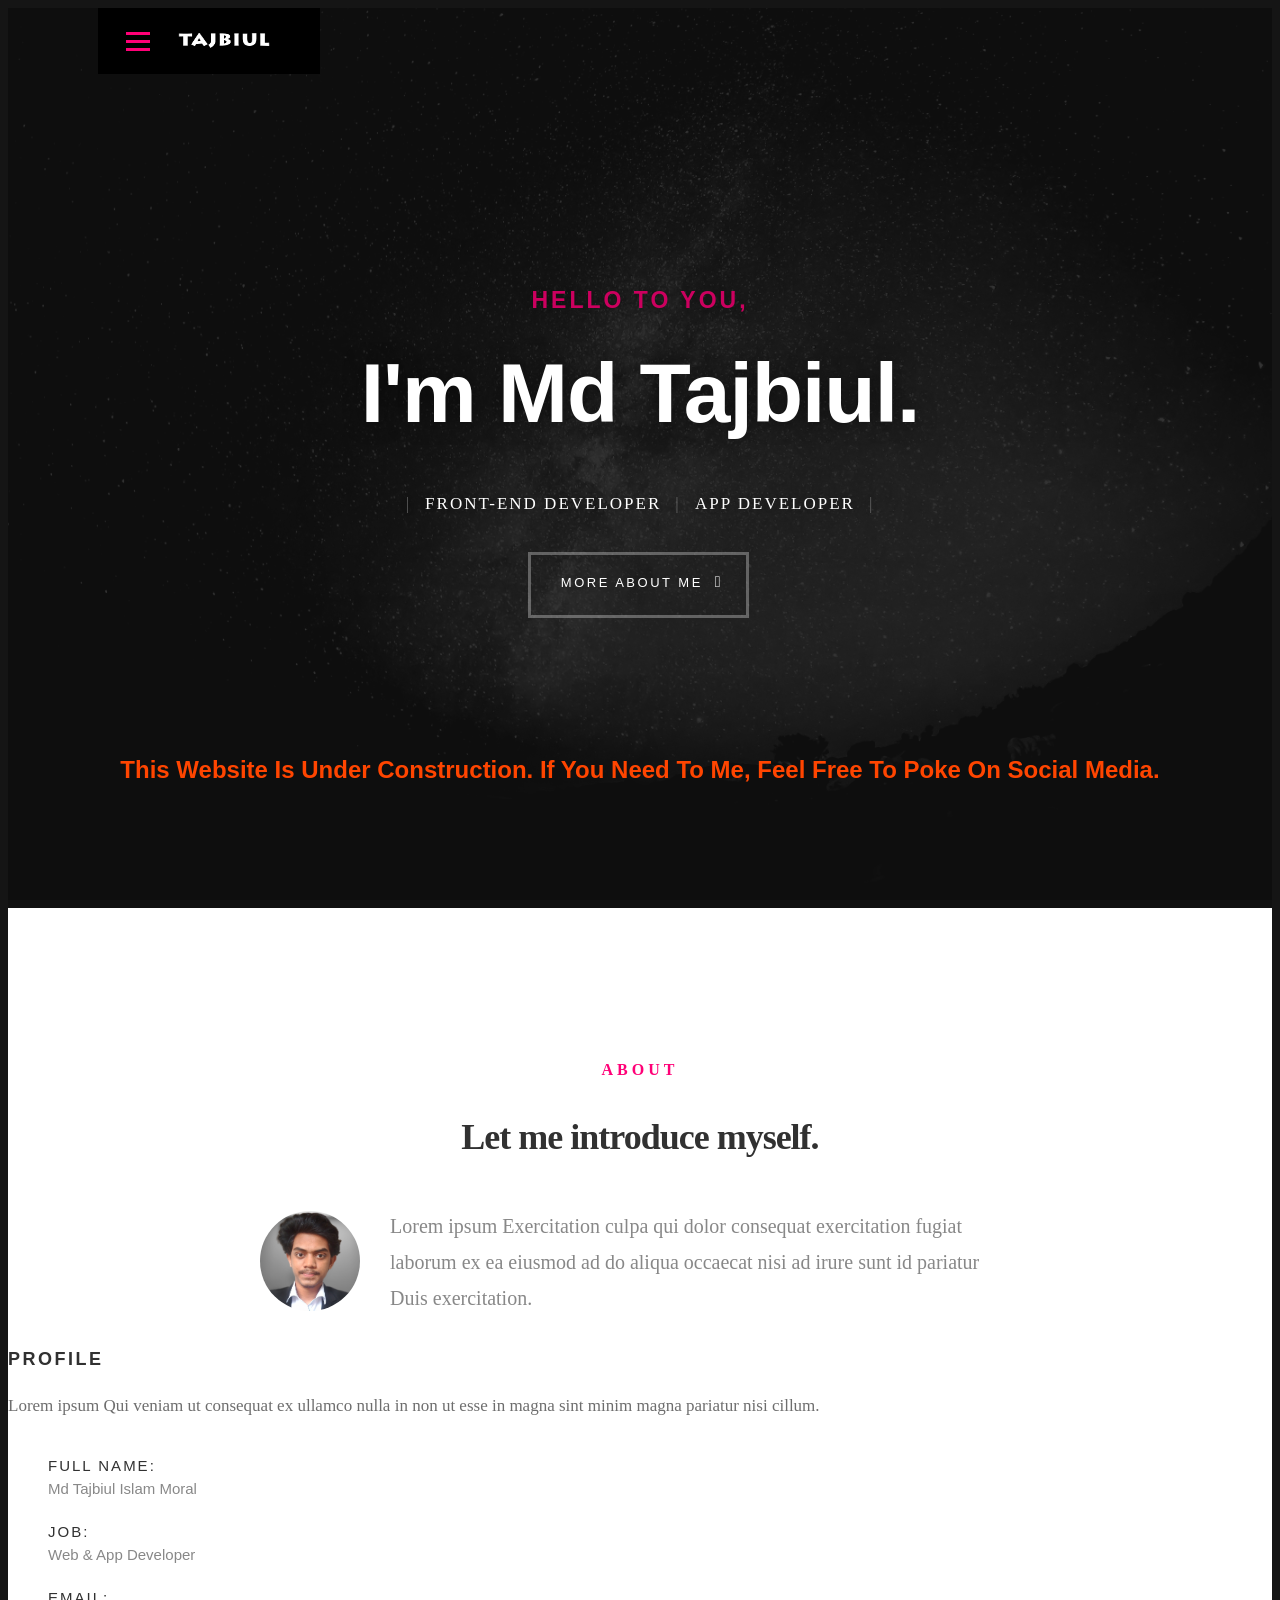
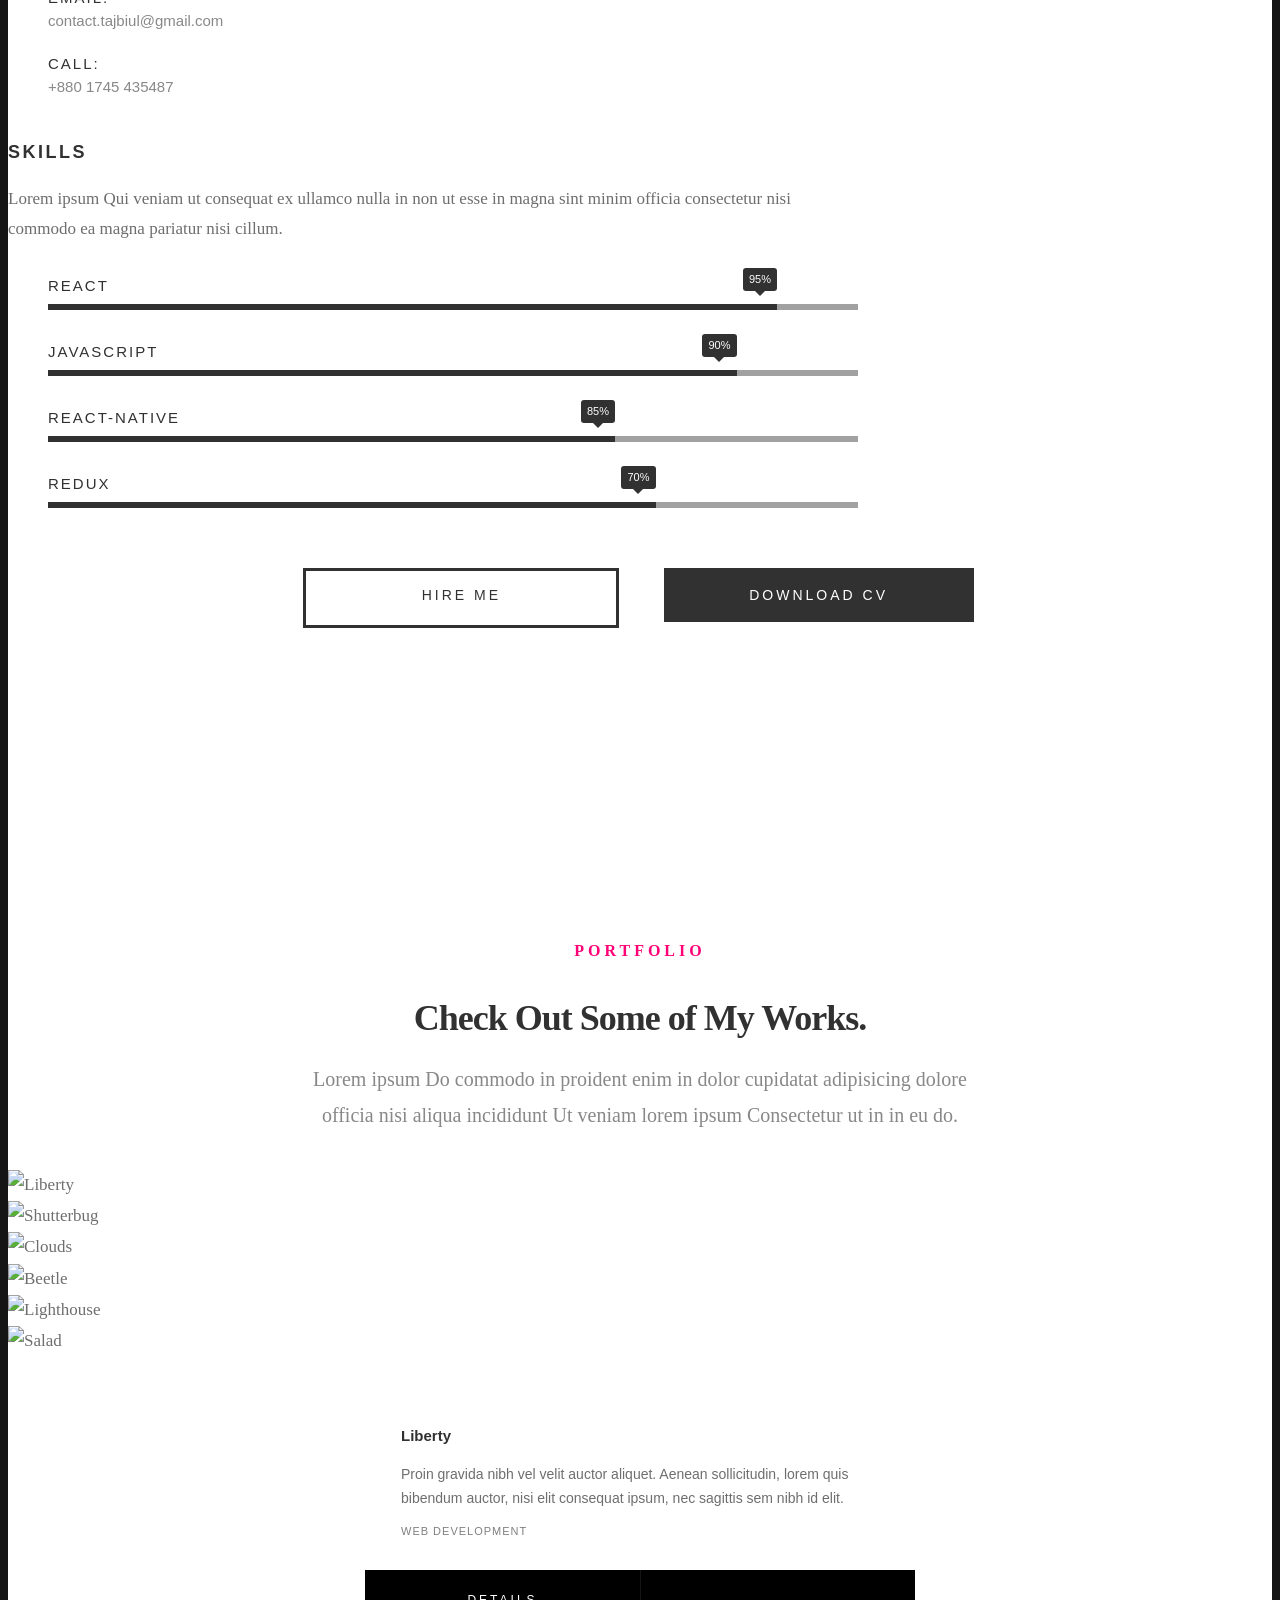
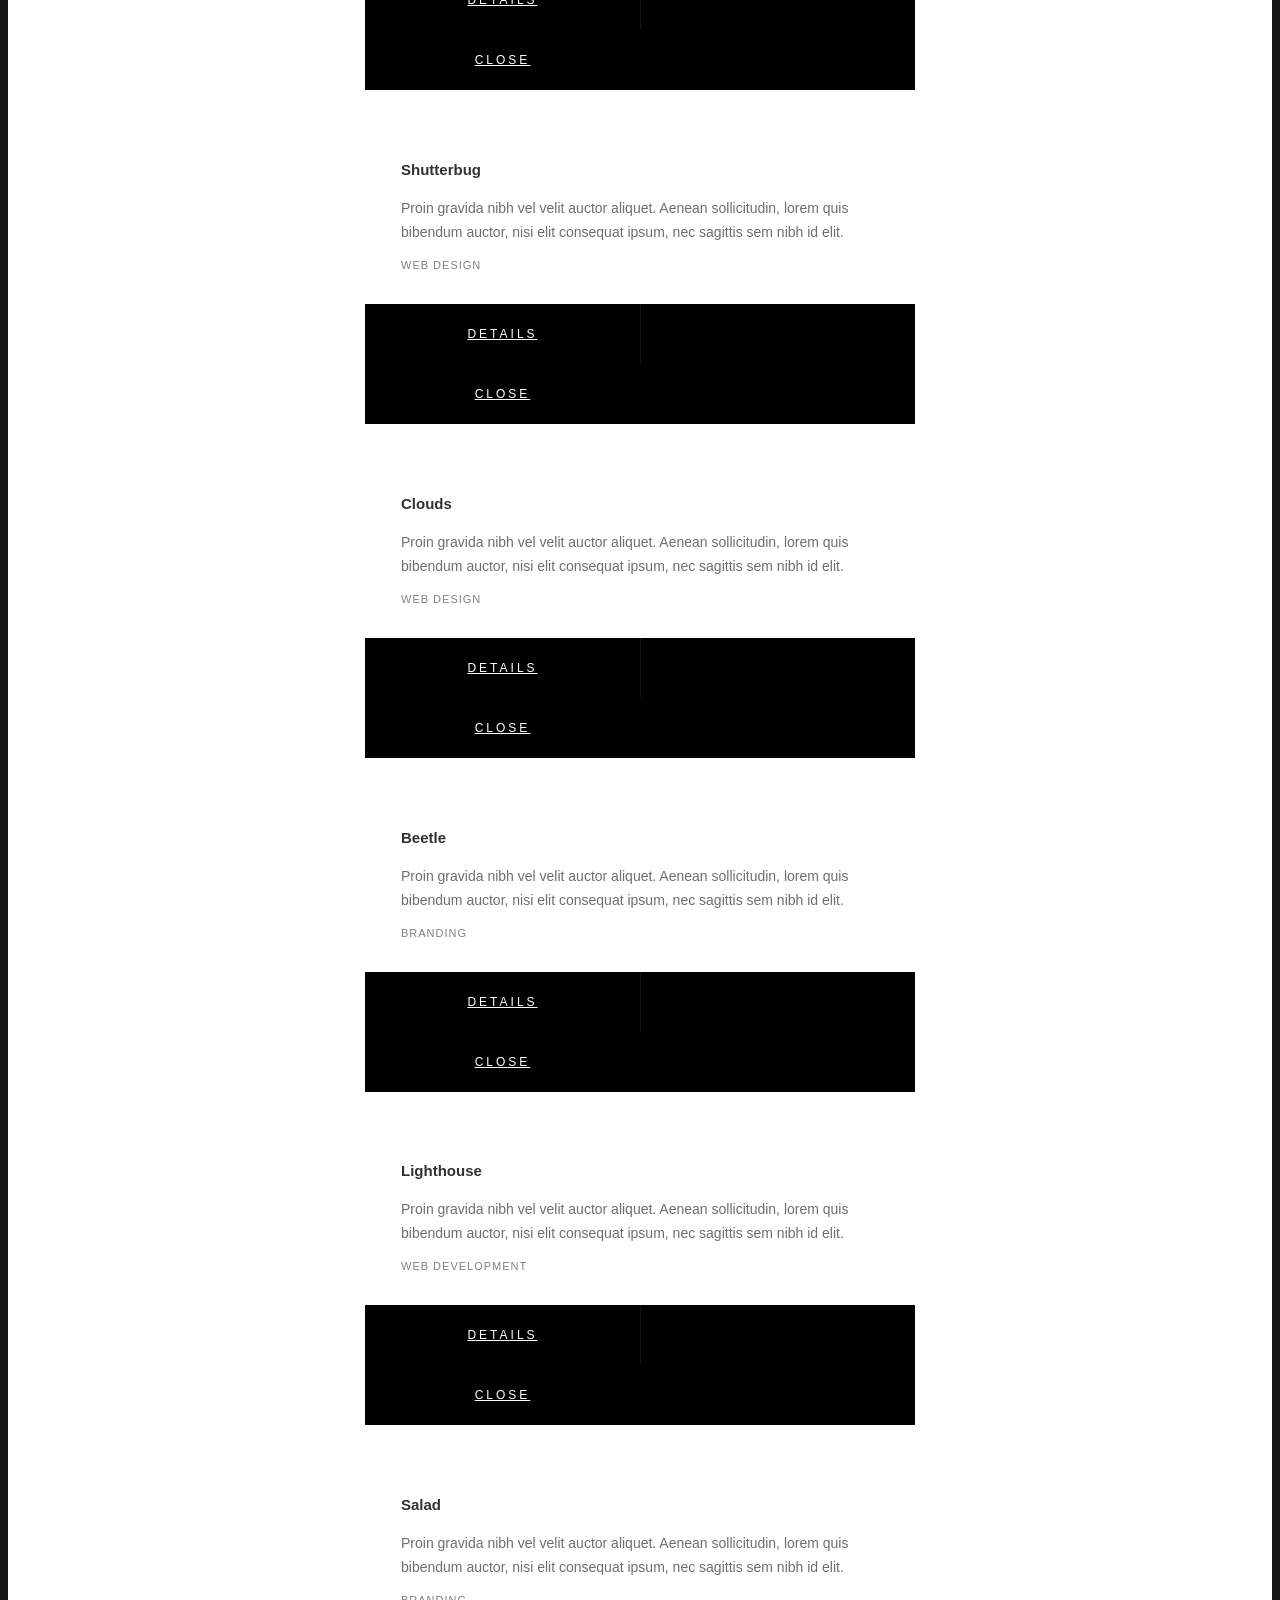
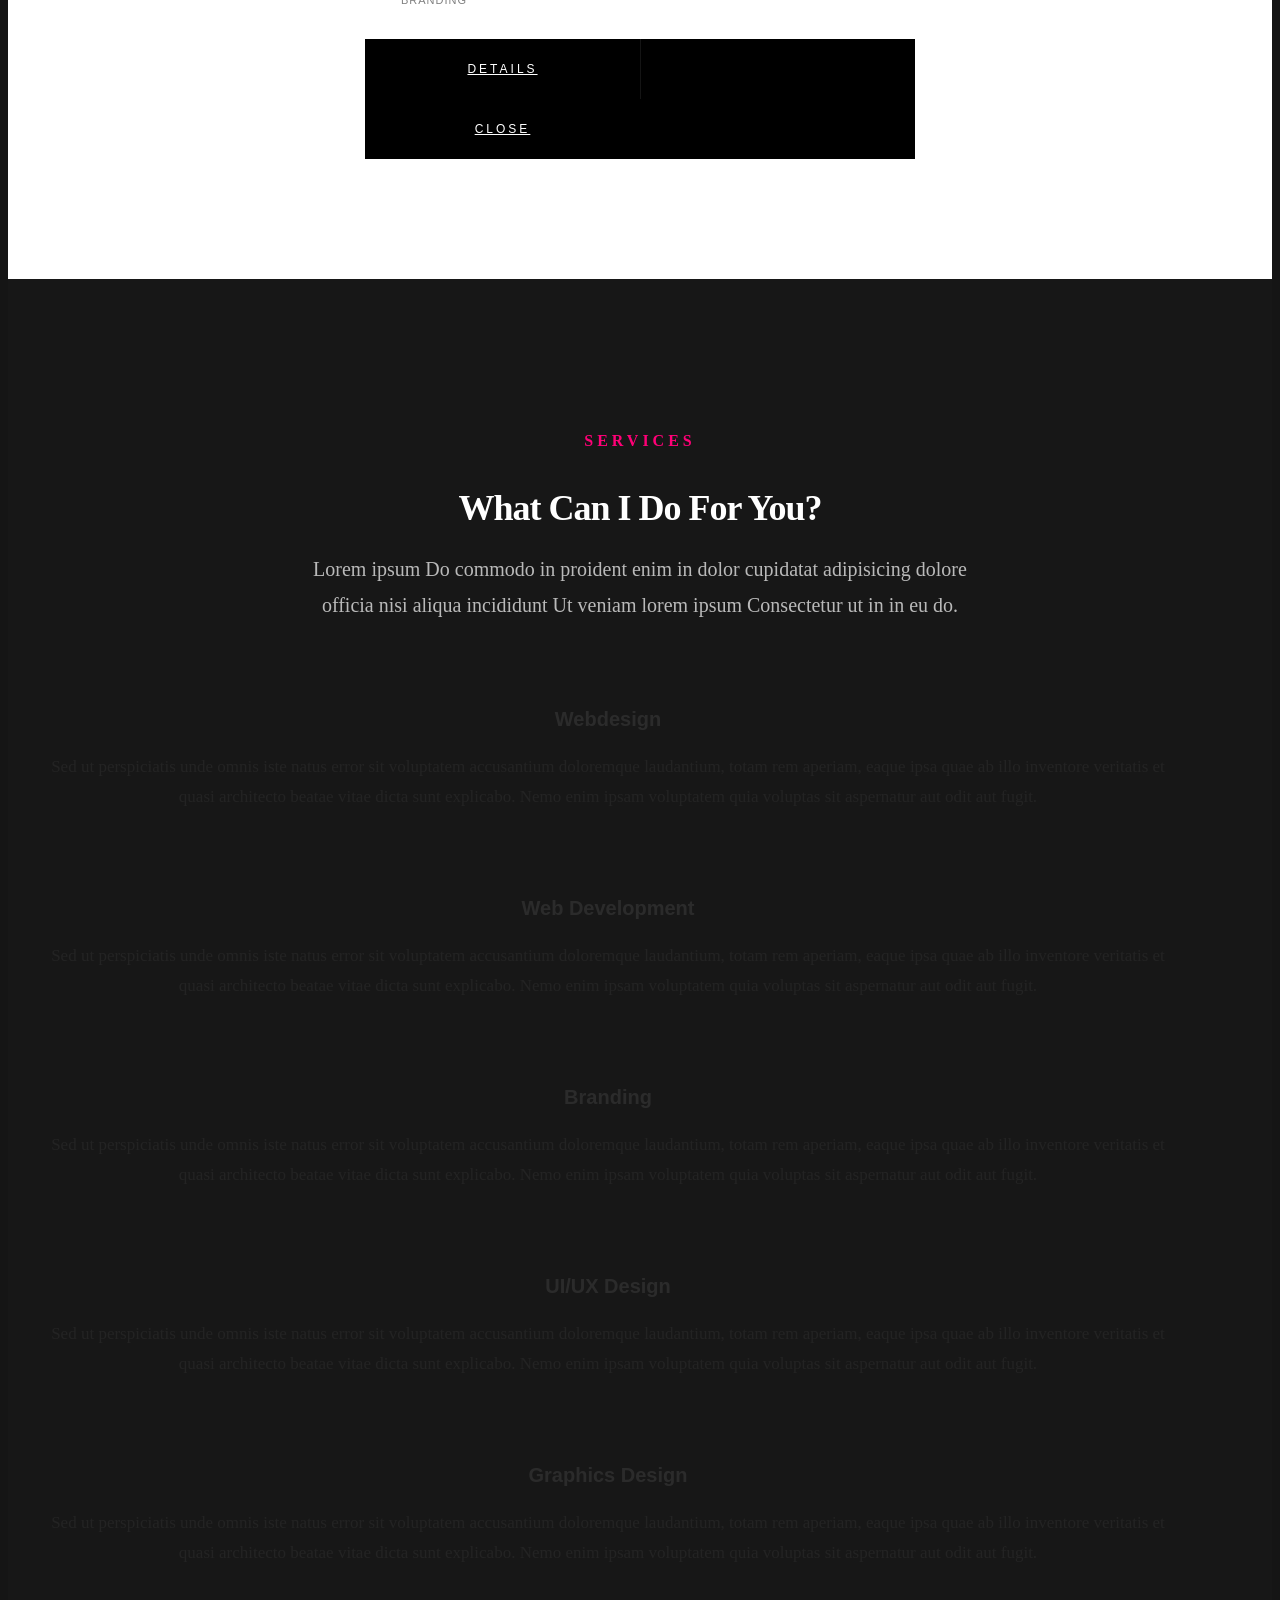
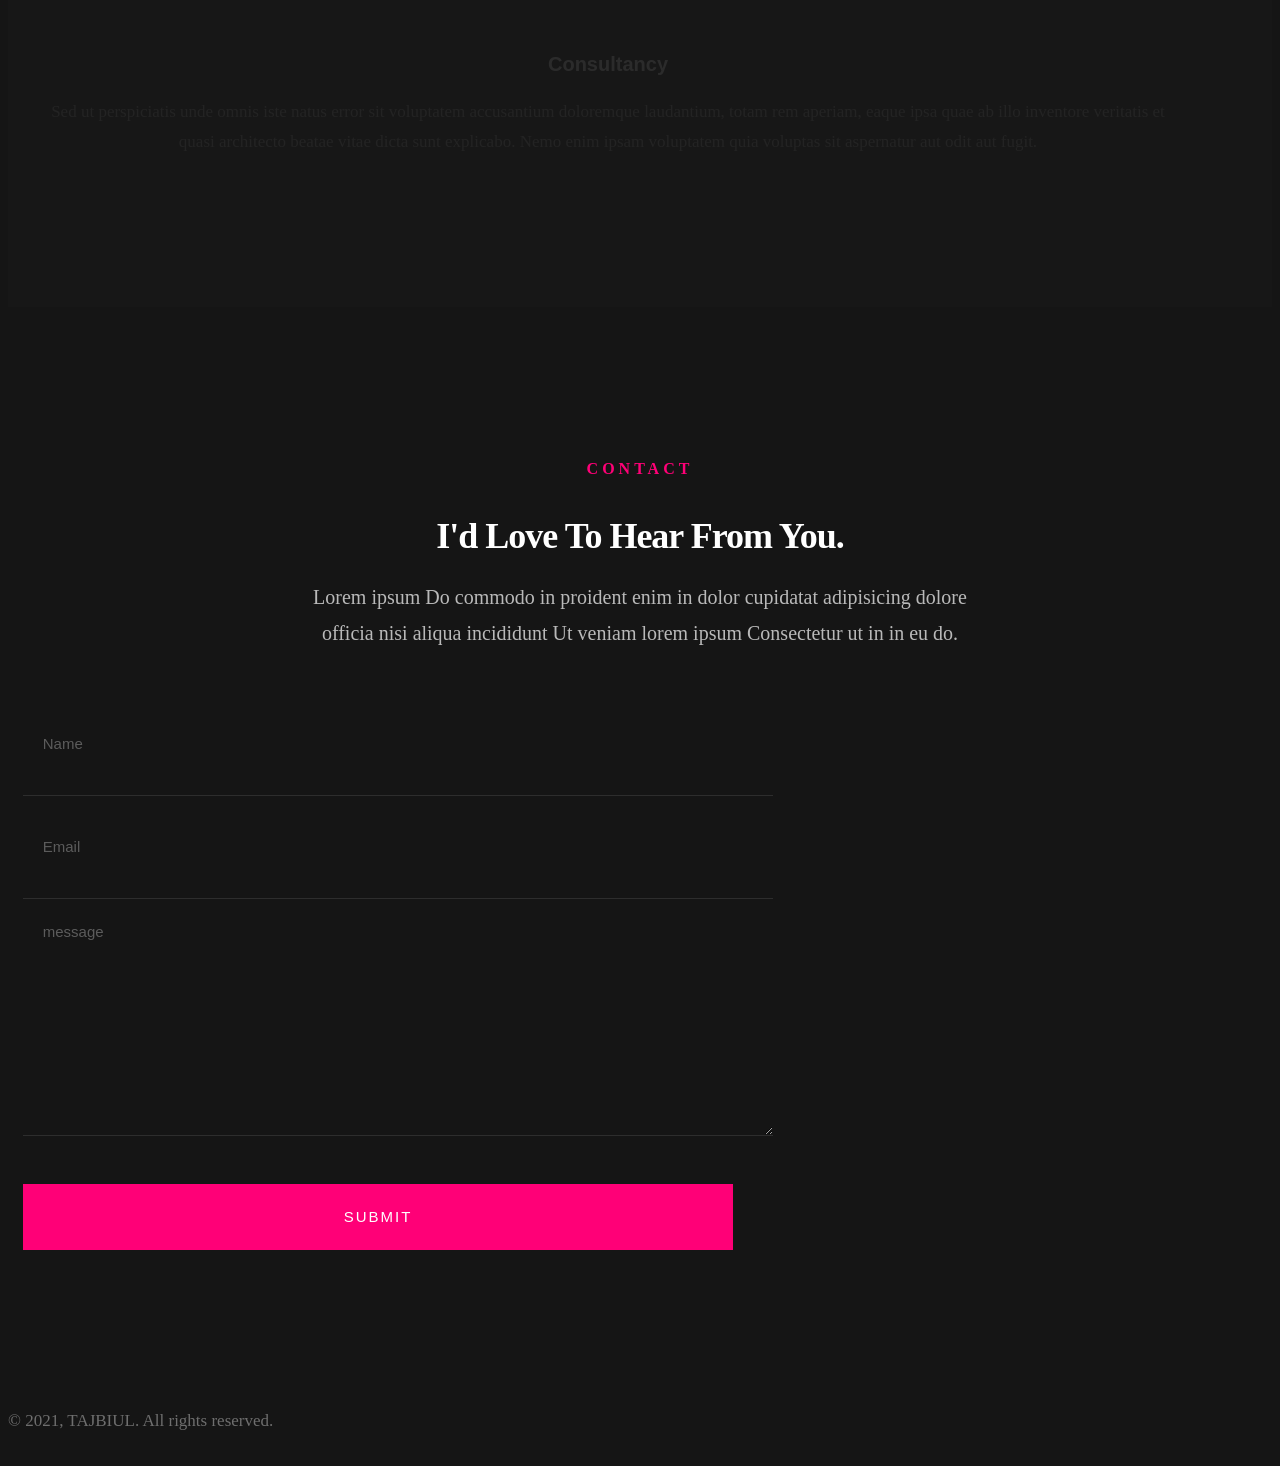
==== commit 3293a266: "updated again" ====
--- a/index.html
+++ b/index.html
@@ -132,15 +132,15 @@
    			<ul class="info-list">
    				<li>
    					<strong>Full name:</strong>
-   					<span>Juan Dela Cruz</span>
+   					<span>Md Tajbiul Islam Moral</span>
    				</li>
    				<li>
    					<strong>Job:</strong>
-   					<span>Freelancer, Frontend Developer</span>
+   					<span>Web & App Developer</span>
    				</li>
    				<li>
    					<strong>Email:</strong>
-   					<span>me@kardswebsite.com</span>
+   					<span>contact.tajbiul@gmail.com</span>
    				</li>
    				<li>
    					<strong>Call:</strong>
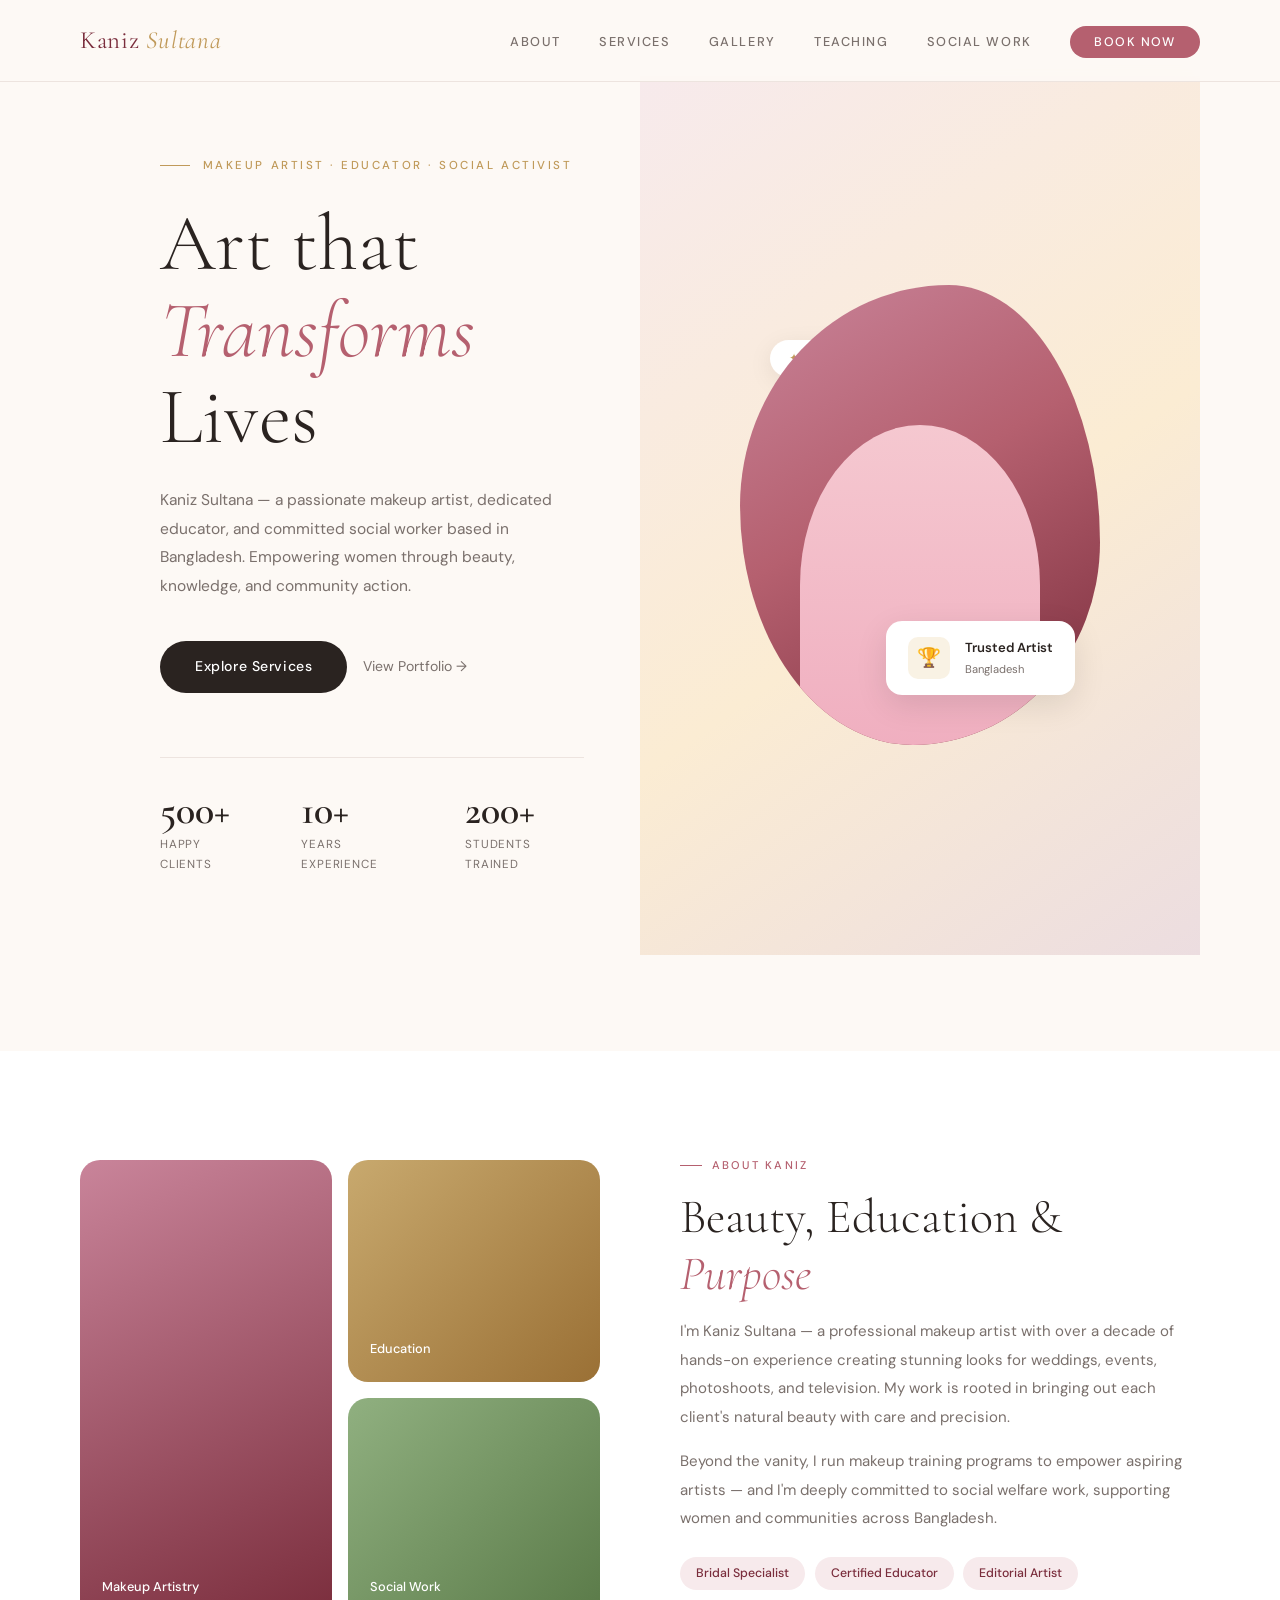
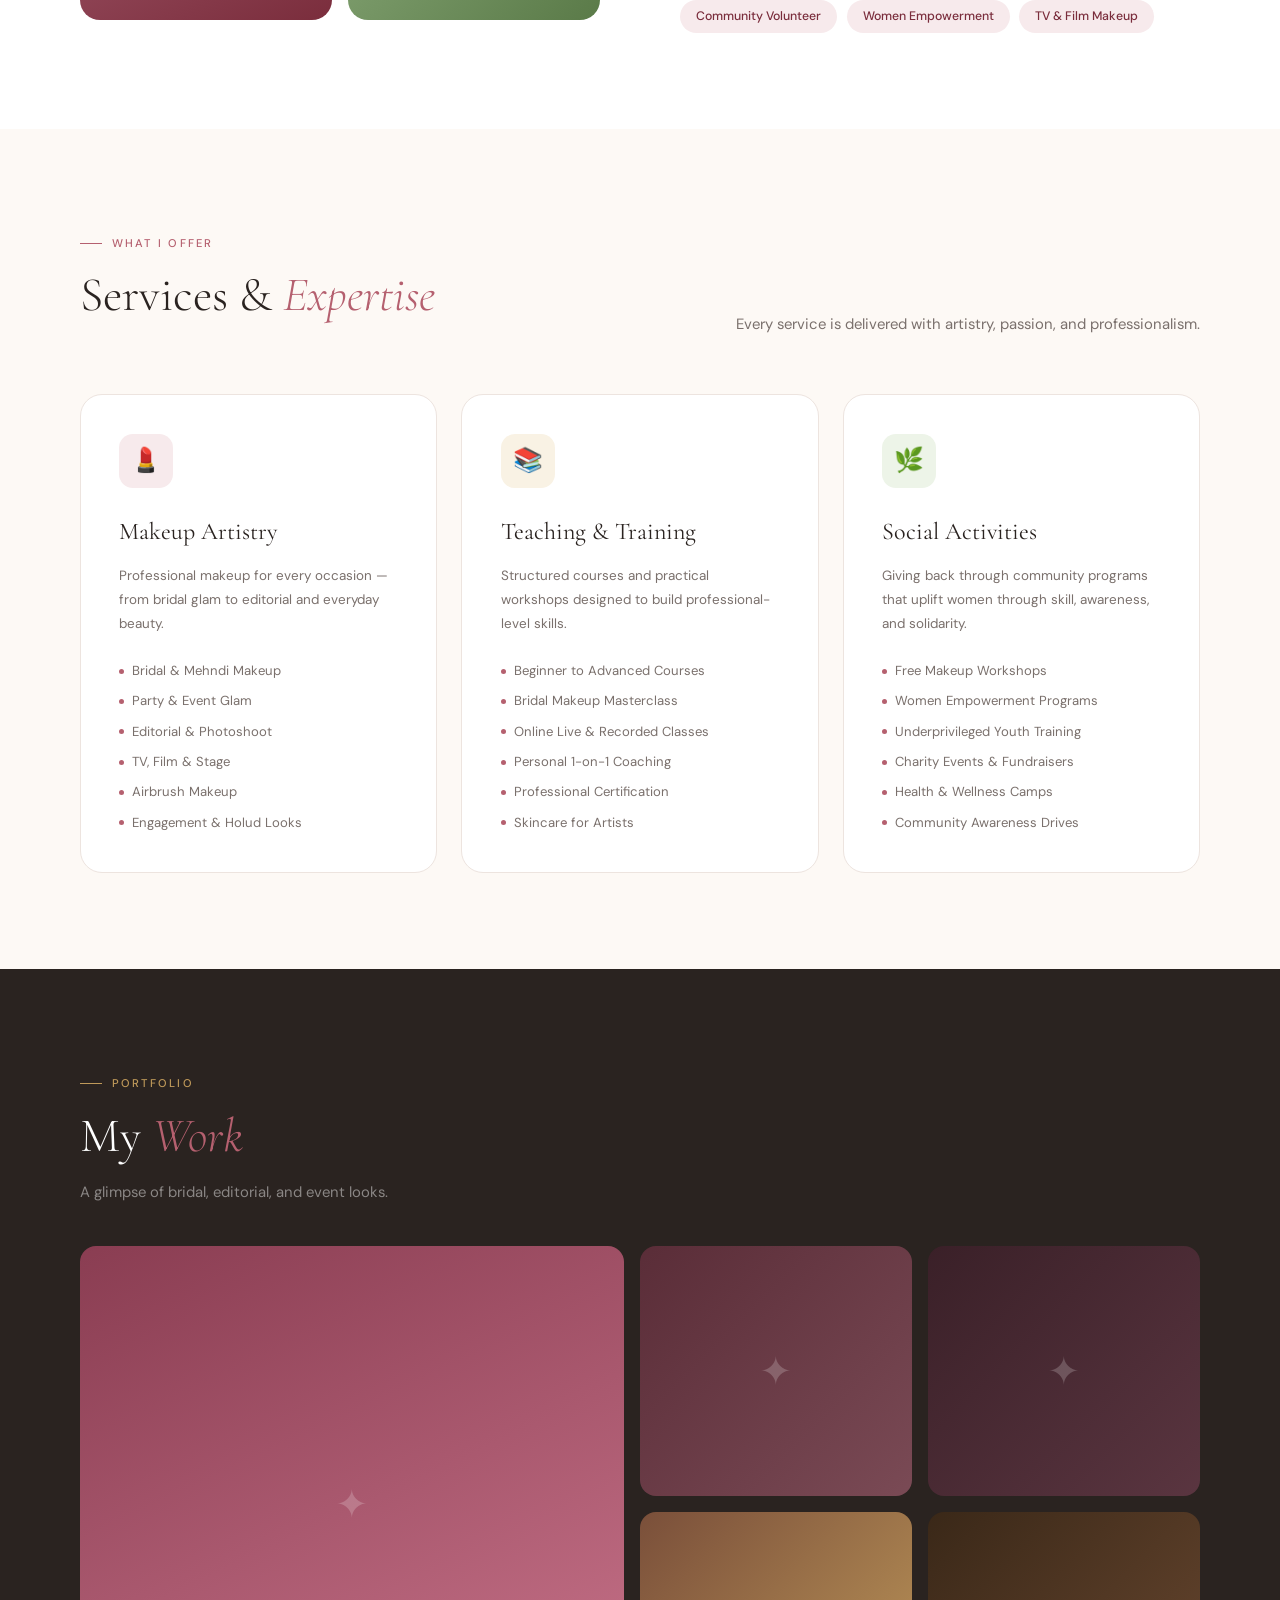
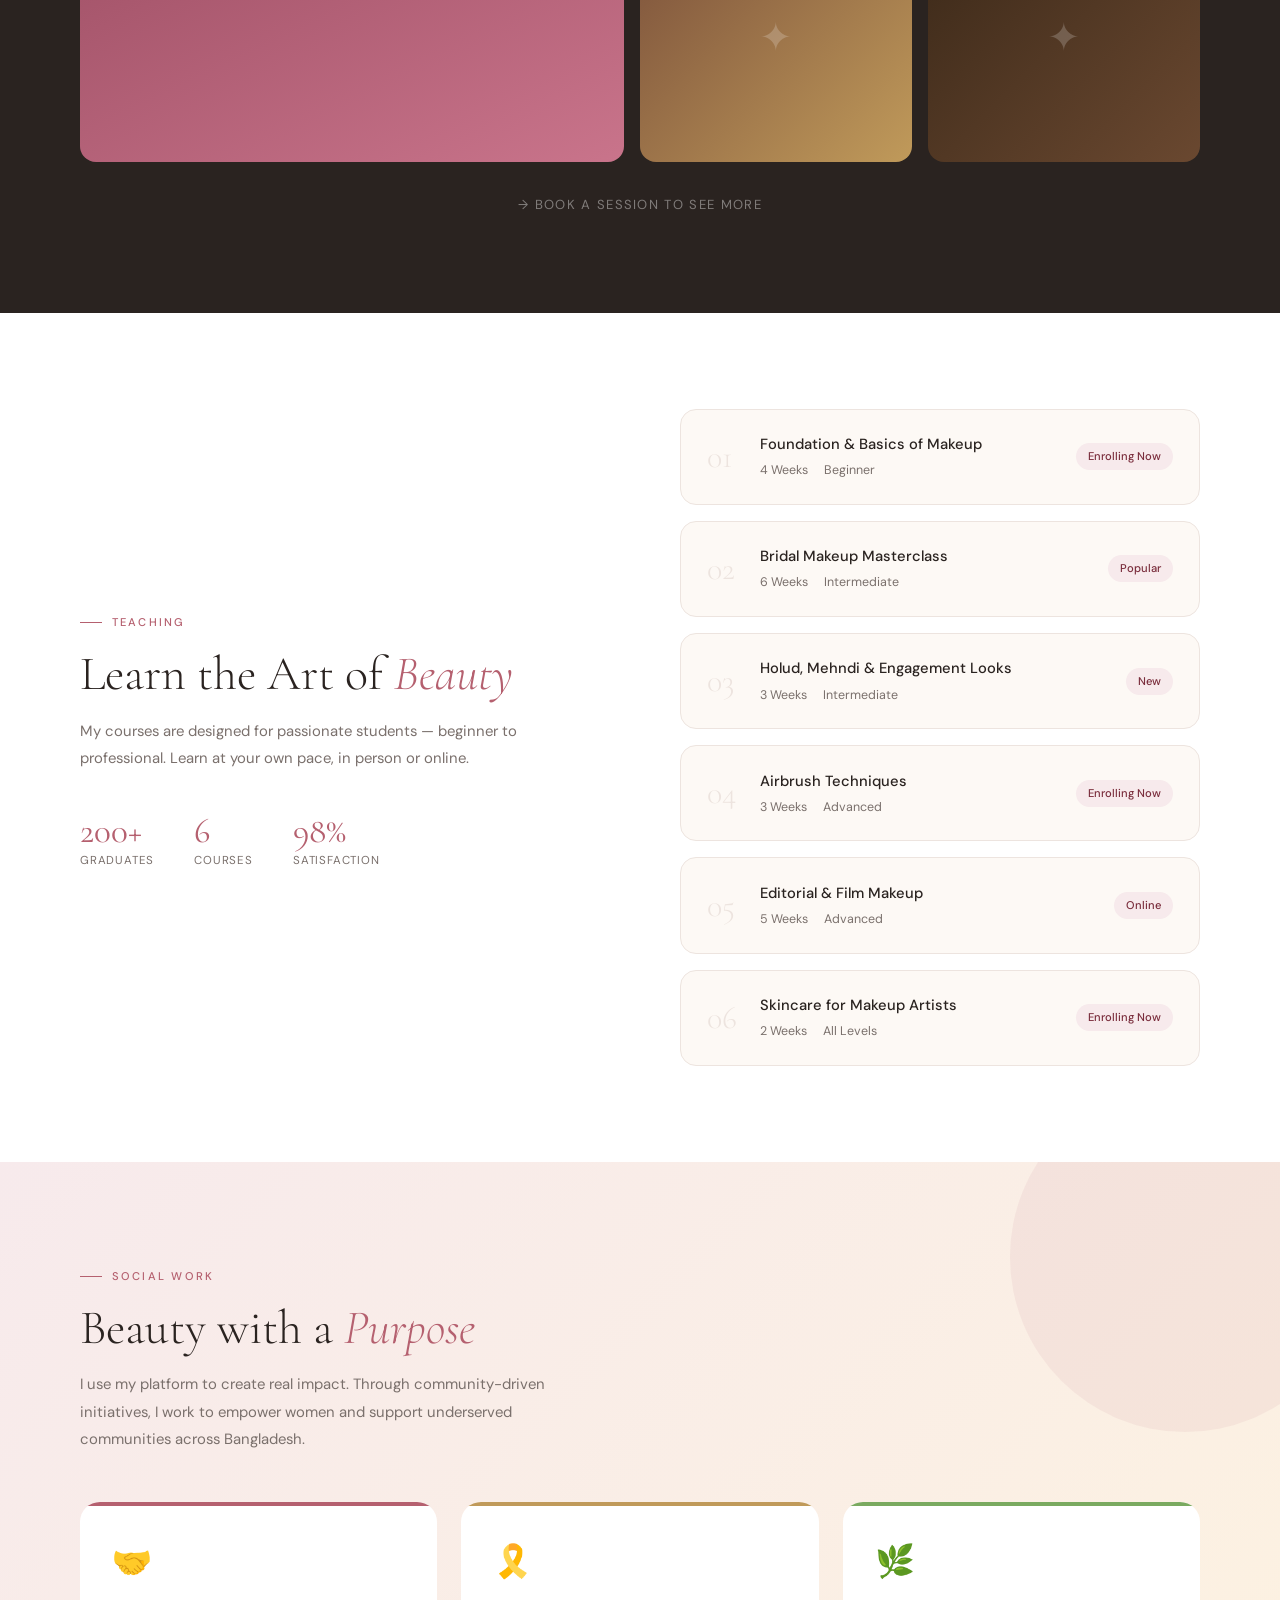
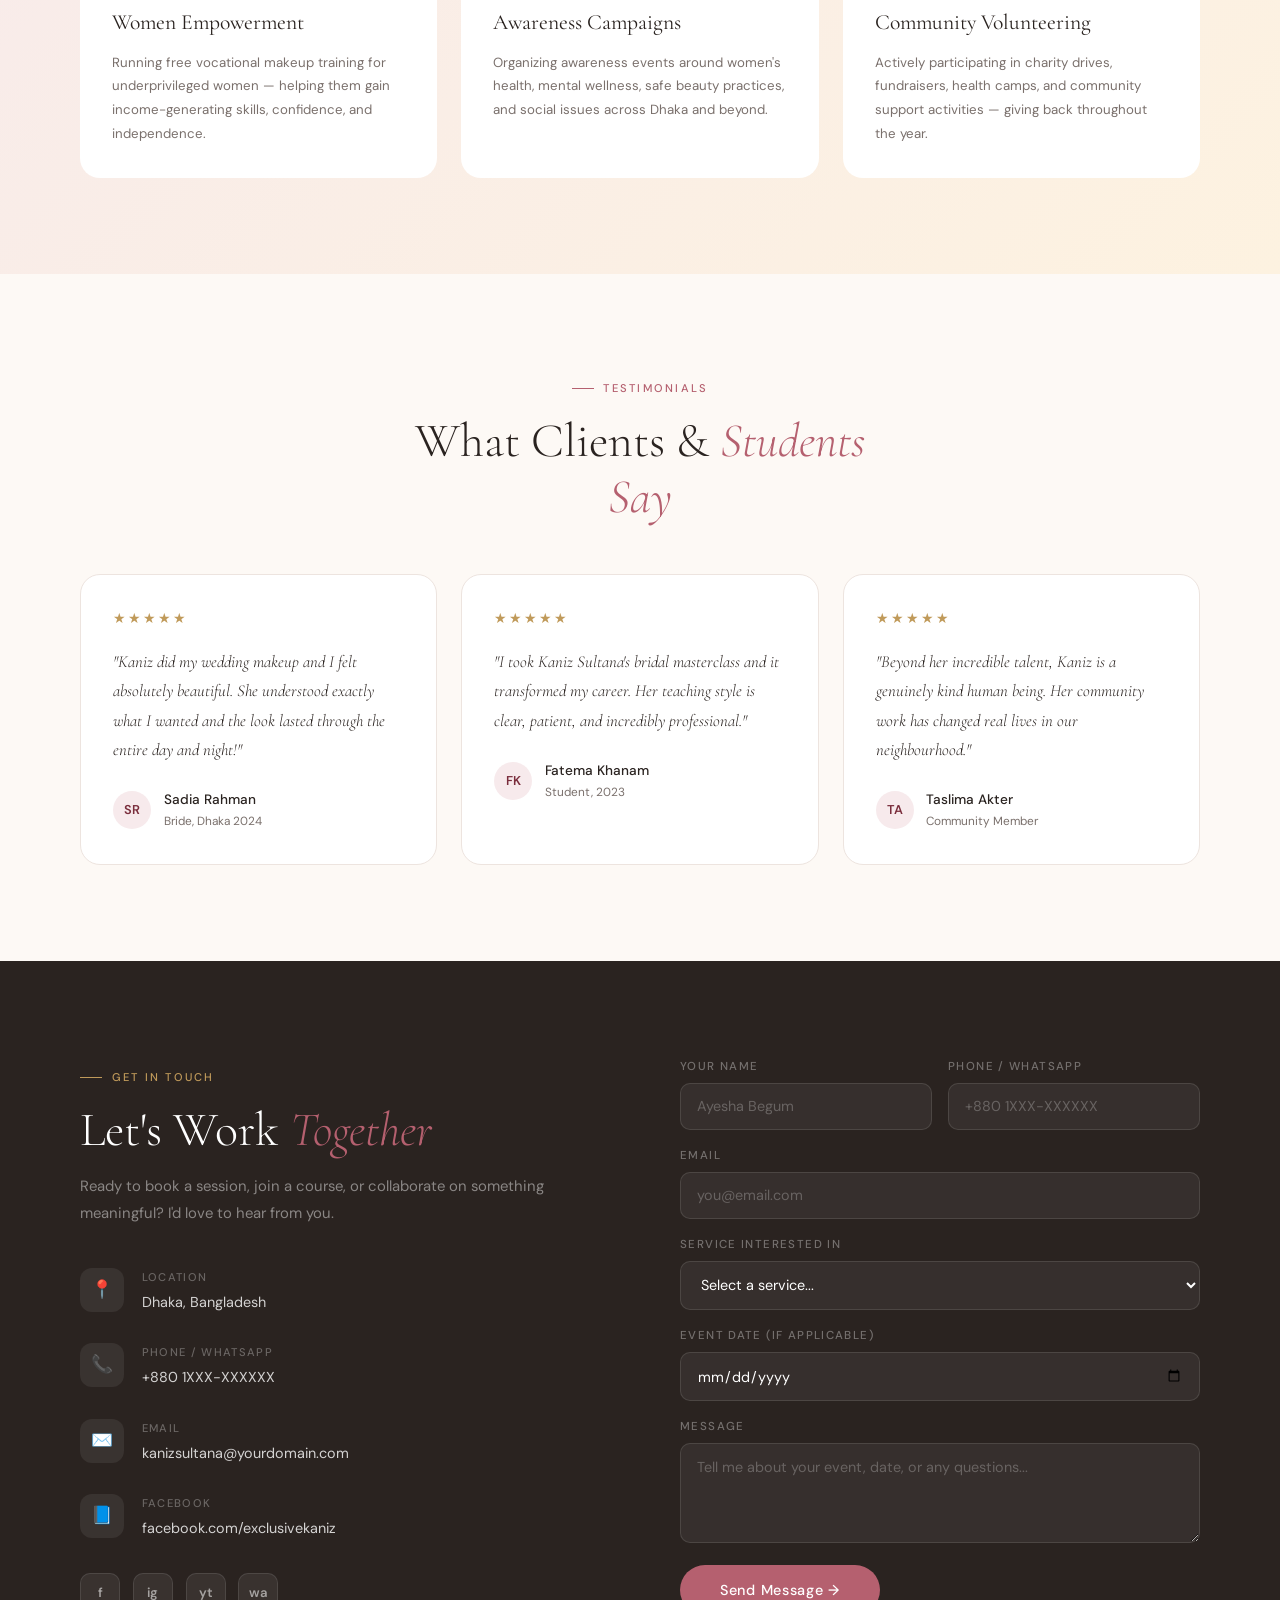
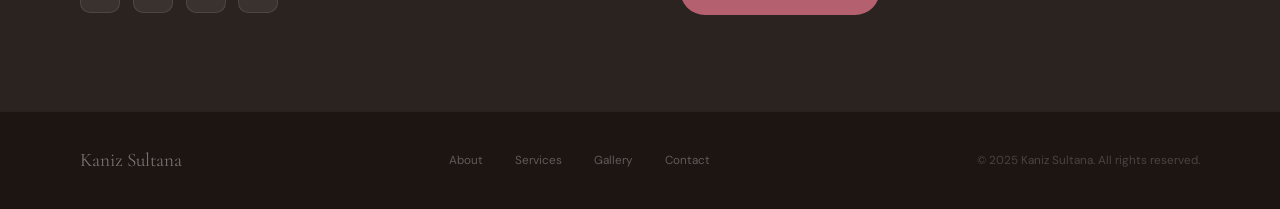
==== commit e7747117: "Rename kaniz-sultana-portfolio.html to index.html" ====
--- a/index.html
+++ b/index.html
@@ -1,670 +1,933 @@
 <!DOCTYPE html>
-<!--[if IE 8 ]><html class="no-js oldie ie8" lang="en"> <![endif]-->
-<!--[if IE 9 ]><html class="no-js oldie ie9" lang="en"> <![endif]-->
-<!--[if (gte IE 9)|!(IE)]><!--><html class="no-js" lang="en"> <!--<![endif]-->
+<html lang="en">
 <head>
-
-   <!--- basic page needs
-   ================================================== -->
-   <meta charset="utf-8">
-	<title>TAJBIUL</title>
-	<meta name="description" content="">  
-	<meta name="author" content="">
-
-   <!-- mobile specific metas
-   ================================================== -->
-	<meta name="viewport" content="width=device-width, initial-scale=1, maximum-scale=1">
-
- 	<!-- CSS
-   ================================================== -->
-   <link rel="stylesheet" href="css/base.css">  
-   <link rel="stylesheet" href="css/main.css">
-   <link rel="stylesheet" href="css/vendor.css">     
-
-   <!-- script
-   ================================================== -->   
-	<script src="js/modernizr.js"></script>
-	<script src="js/pace.min.js"></script>
-
-   <!-- favicons
-	================================================== -->
-	<link rel="icon" type="image/png" href="favicon.png">
-
+<meta charset="UTF-8"/>
+<meta name="viewport" content="width=device-width, initial-scale=1.0"/>
+<title>Kaniz Sultana — Makeup Artist & Educator</title>
+<link href="https://fonts.googleapis.com/css2?family=Cormorant+Garamond:ital,wght@0,300;0,400;0,600;1,300;1,400&family=DM+Sans:wght@300;400;500&display=swap" rel="stylesheet"/>
+<style>
+  :root {
+    --rose: #b5606f;
+    --rose-light: #f7eaec;
+    --rose-dark: #7a2d3c;
+    --gold: #c09a5a;
+    --gold-light: #f9f2e4;
+    --cream: #fdf9f5;
+    --charcoal: #2a2320;
+    --muted: #7a706c;
+    --border: #ede4df;
+    --white: #ffffff;
+  }
+  * { margin: 0; padding: 0; box-sizing: border-box; }
+  html { scroll-behavior: smooth; }
+  body {
+    font-family: 'DM Sans', sans-serif;
+    background: var(--cream);
+    color: var(--charcoal);
+    font-size: 16px;
+    line-height: 1.7;
+  }
+
+  /* ── NAV ── */
+  nav {
+    position: fixed; top: 0; left: 0; right: 0; z-index: 100;
+    display: flex; align-items: center; justify-content: space-between;
+    padding: 1.2rem 5rem;
+    background: rgba(253,249,245,0.93);
+    backdrop-filter: blur(14px);
+    border-bottom: 1px solid var(--border);
+  }
+  .nav-logo {
+    font-family: 'Cormorant Garamond', serif;
+    font-size: 1.55rem; font-weight: 400;
+    color: var(--rose-dark); text-decoration: none;
+    letter-spacing: 0.03em;
+  }
+  .nav-logo span { font-style: italic; color: var(--gold); }
+  .nav-links { display: flex; gap: 2.4rem; list-style: none; }
+  .nav-links a {
+    font-size: 0.8rem; font-weight: 500;
+    letter-spacing: 0.12em; text-transform: uppercase;
+    color: var(--muted); text-decoration: none;
+    transition: color 0.2s;
+  }
+  .nav-links a:hover { color: var(--rose); }
+  .nav-book {
+    background: var(--rose); color: var(--white) !important;
+    padding: 0.5rem 1.5rem; border-radius: 50px;
+    font-size: 0.78rem !important;
+  }
+  .nav-book:hover { background: var(--rose-dark) !important; }
+
+  /* ── HERO ── */
+  .hero {
+    min-height: 100vh;
+    display: grid; grid-template-columns: 1fr 1fr;
+    padding-top: 76px;
+  }
+  .hero-left {
+    display: flex; flex-direction: column; justify-content: center;
+    padding: 5rem 3.5rem 5rem 5rem;
+  }
+  .hero-eyebrow {
+    font-size: 0.72rem; font-weight: 500;
+    letter-spacing: 0.22em; text-transform: uppercase;
+    color: var(--gold); margin-bottom: 1.6rem;
+    display: flex; align-items: center; gap: 0.8rem;
+    animation: fadeUp 0.6s 0.1s both;
+  }
+  .hero-eyebrow::before {
+    content: ''; display: block;
+    width: 30px; height: 1px; background: var(--gold);
+  }
+  .hero-title {
+    font-family: 'Cormorant Garamond', serif;
+    font-size: 5rem; font-weight: 300;
+    line-height: 1.08; color: var(--charcoal);
+    margin-bottom: 1.6rem;
+    animation: fadeUp 0.6s 0.25s both;
+  }
+  .hero-title em { font-style: italic; color: var(--rose); }
+  .hero-desc {
+    font-size: 0.97rem; color: var(--muted);
+    max-width: 430px; line-height: 1.85;
+    margin-bottom: 2.5rem;
+    animation: fadeUp 0.6s 0.4s both;
+  }
+  .hero-btns {
+    display: flex; gap: 1rem; align-items: center;
+    animation: fadeUp 0.6s 0.5s both;
+  }
+  .btn-dark {
+    background: var(--charcoal); color: var(--white);
+    padding: 0.9rem 2.2rem; border-radius: 50px;
+    text-decoration: none; font-size: 0.88rem; font-weight: 500;
+    letter-spacing: 0.04em; transition: background 0.2s;
+  }
+  .btn-dark:hover { background: var(--rose-dark); }
+  .btn-ghost {
+    color: var(--muted); text-decoration: none;
+    font-size: 0.88rem; display: flex; align-items: center;
+    gap: 0.4rem; transition: color 0.2s;
+  }
+  .btn-ghost:hover { color: var(--rose); }
+  .hero-stats {
+    display: flex; gap: 3rem;
+    margin-top: 4rem; padding-top: 2rem;
+    border-top: 1px solid var(--border);
+    animation: fadeUp 0.6s 0.65s both;
+  }
+  .stat-num {
+    font-family: 'Cormorant Garamond', serif;
+    font-size: 2.5rem; font-weight: 600;
+    color: var(--charcoal); line-height: 1;
+  }
+  .stat-label {
+    font-size: 0.73rem; color: var(--muted);
+    letter-spacing: 0.07em; text-transform: uppercase; margin-top: 0.3rem;
+  }
+
+  /* hero right */
+  .hero-right {
+    position: relative; overflow: hidden;
+    background: linear-gradient(145deg, #f7eaec 0%, #fbecd3 55%, #ecdde0 100%);
+  }
+  .hero-img-center {
+    position: absolute; inset: 0;
+    display: flex; align-items: center; justify-content: center;
+  }
+  .hero-blob {
+    width: 360px; height: 460px;
+    background: linear-gradient(150deg, #c9849a 0%, #b5606f 45%, #7a2d3c 100%);
+    border-radius: 58% 42% 52% 48% / 48% 56% 44% 52%;
+    display: flex; align-items: flex-end; justify-content: center;
+    overflow: hidden; position: relative;
+  }
+  .hero-silhouette {
+    width: 240px; height: 320px;
+    background: linear-gradient(180deg, #f5c8d0 0%, #f0afc0 100%);
+    border-radius: 50% 50% 0 0;
+  }
+  .hero-floating-tag {
+    position: absolute; top: 55px; left: 30px;
+    background: var(--white); border-radius: 50px;
+    padding: 0.5rem 1.2rem;
+    box-shadow: 0 6px 24px rgba(0,0,0,0.08);
+    font-size: 0.75rem; font-weight: 500; color: var(--rose-dark);
+    display: flex; align-items: center; gap: 0.5rem;
+  }
+  .hero-floating-tag::before { content: '✦'; color: var(--gold); }
+  .hero-badge {
+    position: absolute; bottom: 50px; right: 25px;
+    background: var(--white); border-radius: 16px;
+    padding: 1rem 1.4rem;
+    box-shadow: 0 10px 32px rgba(0,0,0,0.1);
+    display: flex; align-items: center; gap: 0.9rem;
+  }
+  .badge-icon {
+    width: 42px; height: 42px; border-radius: 10px;
+    background: var(--gold-light);
+    display: flex; align-items: center; justify-content: center;
+    font-size: 1.2rem;
+  }
+  .badge-text { font-size: 0.82rem; font-weight: 600; color: var(--charcoal); }
+  .badge-sub { font-size: 0.7rem; color: var(--muted); margin-top: 0.1rem; }
+
+  /* ── SECTIONS ── */
+  section { padding: 6rem 5rem; }
+  .s-tag {
+    display: inline-flex; align-items: center; gap: 0.6rem;
+    font-size: 0.7rem; font-weight: 500;
+    letter-spacing: 0.2em; text-transform: uppercase;
+    color: var(--rose); margin-bottom: 0.9rem;
+  }
+  .s-tag::before {
+    content: ''; display: block;
+    width: 22px; height: 1px; background: var(--rose);
+  }
+  .s-title {
+    font-family: 'Cormorant Garamond', serif;
+    font-size: 3rem; font-weight: 300;
+    line-height: 1.18; color: var(--charcoal);
+    margin-bottom: 0.9rem;
+  }
+  .s-title em { font-style: italic; color: var(--rose); }
+  .s-sub {
+    font-size: 0.93rem; color: var(--muted);
+    max-width: 480px; line-height: 1.85;
+  }
+
+  /* ── ABOUT ── */
+  #about {
+    background: var(--white);
+    display: grid; grid-template-columns: 1fr 1fr;
+    gap: 5rem; align-items: center;
+  }
+  .about-visual {
+    display: grid; grid-template-columns: 1fr 1fr;
+    gap: 1rem; height: 460px;
+  }
+  .av-card {
+    border-radius: 20px; overflow: hidden;
+    display: flex; align-items: flex-end; padding: 1.4rem;
+    font-size: 0.8rem; font-weight: 500; color: var(--white);
+  }
+  .av1 { background: linear-gradient(155deg,#c9849a,#7a2d3c); grid-row: span 2; }
+  .av2 { background: linear-gradient(135deg,#c8a96e,#9a7035); }
+  .av3 { background: linear-gradient(135deg,#90b080,#5a7a48); }
+  .about-desc { font-size: 0.94rem; color: var(--muted); line-height: 1.9; margin-bottom: 1rem; }
+  .pills { display: flex; flex-wrap: wrap; gap: 0.6rem; margin-top: 1.5rem; }
+  .pill {
+    background: var(--rose-light); color: var(--rose-dark);
+    padding: 0.38rem 1rem; border-radius: 50px;
+    font-size: 0.77rem; font-weight: 500;
+  }
+
+  /* ── SERVICES ── */
+  #services { background: var(--cream); }
+  .services-head {
+    display: flex; justify-content: space-between;
+    align-items: flex-end; margin-bottom: 3.5rem;
+  }
+  .services-grid {
+    display: grid; grid-template-columns: repeat(3,1fr); gap: 1.5rem;
+  }
+  .svc-card {
+    background: var(--white); border: 1px solid var(--border);
+    border-radius: 22px; padding: 2.4rem;
+    transition: transform 0.2s, box-shadow 0.2s;
+  }
+  .svc-card:hover { transform: translateY(-5px); box-shadow: 0 18px 44px rgba(0,0,0,0.07); }
+  .svc-icon {
+    width: 54px; height: 54px; border-radius: 14px;
+    display: flex; align-items: center; justify-content: center;
+    font-size: 1.5rem; margin-bottom: 1.5rem;
+  }
+  .i-rose { background: var(--rose-light); }
+  .i-gold { background: var(--gold-light); }
+  .i-green { background: #edf4e8; }
+  .svc-title {
+    font-family: 'Cormorant Garamond', serif;
+    font-size: 1.5rem; font-weight: 400;
+    color: var(--charcoal); margin-bottom: 0.7rem;
+  }
+  .svc-desc { font-size: 0.84rem; color: var(--muted); line-height: 1.8; margin-bottom: 1.5rem; }
+  .svc-list { list-style: none; display: flex; flex-direction: column; gap: 0.5rem; }
+  .svc-list li {
+    font-size: 0.82rem; color: var(--muted);
+    display: flex; align-items: center; gap: 0.5rem;
+  }
+  .svc-list li::before {
+    content: ''; display: block;
+    width: 5px; height: 5px; border-radius: 50%;
+    background: var(--rose); flex-shrink: 0;
+  }
+
+  /* ── GALLERY ── */
+  #gallery { background: var(--charcoal); color: var(--white); }
+  #gallery .s-tag { color: var(--gold); }
+  #gallery .s-tag::before { background: var(--gold); }
+  #gallery .s-title { color: var(--white); }
+  #gallery .s-sub { color: rgba(255,255,255,0.45); }
+  .gallery-head { display: flex; justify-content: space-between; align-items: flex-end; margin-bottom: 2.5rem; }
+  .gallery-grid {
+    display: grid;
+    grid-template-columns: 2fr 1fr 1fr;
+    grid-template-rows: 250px 250px;
+    gap: 1rem;
+  }
+  .g-item { border-radius: 16px; overflow: hidden; position: relative; cursor: pointer; }
+  .g-item-big { grid-row: span 2; }
+  .g-thumb {
+    width: 100%; height: 100%;
+    display: flex; align-items: center; justify-content: center;
+    font-size: 2.5rem; color: rgba(255,255,255,0.2);
+    transition: transform 0.3s;
+  }
+  .g-item:hover .g-thumb { transform: scale(1.04); }
+  .g1 { background: linear-gradient(155deg,#8a3d52,#c9748b); }
+  .g2 { background: linear-gradient(135deg,#5a2d38,#7a4a55); }
+  .g3 { background: linear-gradient(135deg,#3a2028,#5a3540); }
+  .g4 { background: linear-gradient(135deg,#7a4f3a,#c09a5a); }
+  .g5 { background: linear-gradient(135deg,#3a2818,#6a4830); }
+  .g-overlay {
+    position: absolute; inset: 0;
+    background: linear-gradient(to top, rgba(0,0,0,0.65) 0%, transparent 55%);
+    opacity: 0; transition: opacity 0.25s;
+    display: flex; align-items: flex-end; padding: 1.2rem;
+  }
+  .g-item:hover .g-overlay { opacity: 1; }
+  .g-label { font-size: 0.78rem; color: var(--white); font-weight: 500; letter-spacing: 0.05em; }
+  .gallery-view-all {
+    display: block; text-align: center; margin-top: 2rem;
+    color: rgba(255,255,255,0.4); font-size: 0.82rem;
+    letter-spacing: 0.1em; text-transform: uppercase; text-decoration: none;
+    transition: color 0.2s;
+  }
+  .gallery-view-all:hover { color: var(--gold); }
+
+  /* ── TEACHING ── */
+  #teaching {
+    background: var(--white);
+    display: grid; grid-template-columns: 1fr 1fr;
+    gap: 5rem; align-items: center;
+  }
+  .course-list { display: flex; flex-direction: column; gap: 1rem; }
+  .course-item {
+    background: var(--cream); border: 1px solid var(--border);
+    border-radius: 16px; padding: 1.4rem 1.6rem;
+    display: flex; align-items: center; gap: 1.2rem;
+    transition: border-color 0.2s, box-shadow 0.2s;
+  }
+  .course-item:hover { border-color: var(--rose); box-shadow: 0 6px 20px rgba(181,96,111,0.1); }
+  .c-num {
+    font-family: 'Cormorant Garamond', serif;
+    font-size: 2rem; font-weight: 300;
+    color: var(--border); min-width: 34px; line-height: 1;
+  }
+  .c-info { flex: 1; }
+  .c-name { font-weight: 500; font-size: 0.92rem; color: var(--charcoal); margin-bottom: 0.2rem; }
+  .c-meta { font-size: 0.78rem; color: var(--muted); display: flex; gap: 1rem; }
+  .c-badge {
+    background: var(--rose-light); color: var(--rose-dark);
+    padding: 0.25rem 0.75rem; border-radius: 50px;
+    font-size: 0.7rem; font-weight: 500; white-space: nowrap;
+  }
+  .teaching-stats { display: flex; gap: 2.5rem; margin-top: 2.5rem; }
+  .t-stat-num {
+    font-family: 'Cormorant Garamond', serif;
+    font-size: 2.2rem; color: var(--rose); line-height: 1;
+  }
+  .t-stat-lbl { font-size: 0.72rem; color: var(--muted); text-transform: uppercase; letter-spacing: 0.07em; margin-top: 0.2rem; }
+
+  /* ── SOCIAL WORK ── */
+  #social {
+    background: linear-gradient(135deg, #f7eaec 0%, #fdf2e0 100%);
+    position: relative; overflow: hidden;
+  }
+  #social::after {
+    content: ''; position: absolute;
+    right: -80px; top: -80px;
+    width: 350px; height: 350px; border-radius: 50%;
+    background: rgba(181,96,111,0.08);
+  }
+  .social-head { max-width: 560px; margin-bottom: 3rem; }
+  .social-grid {
+    display: grid; grid-template-columns: repeat(3,1fr); gap: 1.5rem;
+  }
+  .sw-card {
+    background: var(--white); border-radius: 20px;
+    padding: 2rem; position: relative; overflow: hidden;
+    transition: transform 0.2s;
+  }
+  .sw-card:hover { transform: translateY(-4px); }
+  .sw-accent {
+    position: absolute; top: 0; left: 0; right: 0; height: 4px;
+  }
+  .sw-card:nth-child(1) .sw-accent { background: var(--rose); }
+  .sw-card:nth-child(2) .sw-accent { background: var(--gold); }
+  .sw-card:nth-child(3) .sw-accent { background: #7aaa60; }
+  .sw-emoji { font-size: 2rem; margin-bottom: 1rem; }
+  .sw-title {
+    font-family: 'Cormorant Garamond', serif;
+    font-size: 1.35rem; font-weight: 400;
+    color: var(--charcoal); margin-bottom: 0.6rem;
+  }
+  .sw-desc { font-size: 0.83rem; color: var(--muted); line-height: 1.8; }
+
+  /* ── TESTIMONIALS ── */
+  #testimonials { background: var(--cream); }
+  .testi-head { text-align: center; max-width: 520px; margin: 0 auto 3rem; }
+  .testi-head .s-tag { justify-content: center; }
+  .testi-grid {
+    display: grid; grid-template-columns: repeat(3,1fr); gap: 1.5rem;
+  }
+  .testi-card {
+    background: var(--white); border: 1px solid var(--border);
+    border-radius: 20px; padding: 2rem;
+  }
+  .t-stars { color: var(--gold); font-size: 0.88rem; letter-spacing: 2px; margin-bottom: 1rem; }
+  .t-text {
+    font-family: 'Cormorant Garamond', serif;
+    font-size: 1.05rem; font-style: italic; font-weight: 300;
+    color: var(--charcoal); line-height: 1.75; margin-bottom: 1.5rem;
+  }
+  .t-author { display: flex; align-items: center; gap: 0.8rem; }
+  .t-avatar {
+    width: 38px; height: 38px; border-radius: 50%;
+    background: var(--rose-light);
+    display: flex; align-items: center; justify-content: center;
+    font-size: 0.8rem; font-weight: 600; color: var(--rose-dark);
+  }
+  .t-name { font-size: 0.85rem; font-weight: 500; color: var(--charcoal); }
+  .t-role { font-size: 0.74rem; color: var(--muted); }
+
+  /* ── CONTACT ── */
+  #contact {
+    background: var(--charcoal); color: var(--white);
+    display: grid; grid-template-columns: 1fr 1fr;
+    gap: 5rem; align-items: center;
+  }
+  #contact .s-tag { color: var(--gold); }
+  #contact .s-tag::before { background: var(--gold); }
+  #contact .s-title { color: var(--white); }
+  #contact .s-sub { color: rgba(255,255,255,0.45); }
+  .c-info-list { display: flex; flex-direction: column; gap: 1.8rem; margin-top: 2.5rem; }
+  .c-info-item { display: flex; align-items: flex-start; gap: 1.1rem; }
+  .c-info-icon {
+    width: 44px; height: 44px; border-radius: 12px;
+    background: rgba(255,255,255,0.07);
+    display: flex; align-items: center; justify-content: center;
+    font-size: 1.1rem; flex-shrink: 0;
+  }
+  .c-info-lbl { font-size: 0.7rem; font-weight: 500; letter-spacing: 0.12em; text-transform: uppercase; color: rgba(255,255,255,0.3); margin-bottom: 0.2rem; }
+  .c-info-val { font-size: 0.9rem; color: rgba(255,255,255,0.8); }
+  .c-social { display: flex; gap: 0.8rem; margin-top: 2rem; }
+  .c-soc-link {
+    width: 40px; height: 40px; border-radius: 10px;
+    background: rgba(255,255,255,0.07);
+    border: 1px solid rgba(255,255,255,0.1);
+    display: flex; align-items: center; justify-content: center;
+    font-size: 0.82rem; font-weight: 600;
+    color: rgba(255,255,255,0.55); text-decoration: none;
+    transition: background 0.2s, color 0.2s, border-color 0.2s;
+  }
+  .c-soc-link:hover { background: var(--rose); color: var(--white); border-color: var(--rose); }
+
+  .c-form { display: flex; flex-direction: column; gap: 1rem; }
+  .f-row { display: grid; grid-template-columns: 1fr 1fr; gap: 1rem; }
+  .f-group { display: flex; flex-direction: column; gap: 0.4rem; }
+  .f-group label { font-size: 0.72rem; font-weight: 500; letter-spacing: 0.12em; text-transform: uppercase; color: rgba(255,255,255,0.35); }
+  .f-group input,
+  .f-group textarea,
+  .f-group select {
+    background: rgba(255,255,255,0.06);
+    border: 1px solid rgba(255,255,255,0.11);
+    border-radius: 10px; padding: 0.85rem 1rem;
+    color: var(--white); font-family: 'DM Sans', sans-serif;
+    font-size: 0.9rem; outline: none; transition: border-color 0.2s;
+  }
+  .f-group input:focus,
+  .f-group textarea:focus,
+  .f-group select:focus { border-color: var(--rose); }
+  .f-group textarea { resize: vertical; min-height: 100px; }
+  .f-group select option { background: #2a2320; }
+  .f-group input::placeholder,
+  .f-group textarea::placeholder { color: rgba(255,255,255,0.25); }
+  .btn-send {
+    background: var(--rose); color: var(--white);
+    border: none; padding: 1rem 2.5rem;
+    border-radius: 50px; font-family: 'DM Sans', sans-serif;
+    font-size: 0.9rem; font-weight: 500; letter-spacing: 0.05em;
+    cursor: pointer; transition: background 0.2s;
+    align-self: flex-start; margin-top: 0.4rem;
+  }
+  .btn-send:hover { background: var(--rose-dark); }
+
+  /* ── FOOTER ── */
+  footer {
+    background: #1c1512; padding: 2rem 5rem;
+    display: flex; align-items: center; justify-content: space-between;
+    border-top: 1px solid rgba(255,255,255,0.05);
+  }
+  .f-logo {
+    font-family: 'Cormorant Garamond', serif;
+    font-size: 1.2rem; font-weight: 400;
+    color: rgba(255,255,255,0.4); text-decoration: none;
+  }
+  .f-copy { font-size: 0.73rem; color: rgba(255,255,255,0.2); }
+  .f-links { display: flex; gap: 2rem; }
+  .f-links a { font-size: 0.73rem; color: rgba(255,255,255,0.3); text-decoration: none; transition: color 0.2s; }
+  .f-links a:hover { color: var(--rose); }
+
+  /* ── ANIMATIONS ── */
+  @keyframes fadeUp {
+    from { opacity: 0; transform: translateY(22px); }
+    to   { opacity: 1; transform: translateY(0); }
+  }
+
+  /* ── RESPONSIVE ── */
+  @media (max-width: 960px) {
+    nav { padding: 1rem 2rem; }
+    .nav-links { display: none; }
+    .hero { grid-template-columns: 1fr; }
+    .hero-right { display: none; }
+    .hero-left { padding: 4rem 2rem; }
+    .hero-title { font-size: 3.2rem; }
+    section { padding: 4rem 2rem; }
+    #about, #teaching, #contact { grid-template-columns: 1fr; gap: 2.5rem; }
+    .about-visual { height: 260px; }
+    .services-grid, .social-grid, .testi-grid { grid-template-columns: 1fr; }
+    .gallery-grid { grid-template-columns: 1fr 1fr; grid-template-rows: auto; }
+    .g-item-big { grid-row: span 1; }
+    .f-row { grid-template-columns: 1fr; }
+    footer { flex-direction: column; gap: 0.8rem; text-align: center; padding: 1.5rem 2rem; }
+  }
+</style>
 </head>
-
-<body id="top">
-
-	<!-- header 
-   ================================================== -->
-   <header>   
-	   
-   	<div class="row">
-
-   		<div class="top-bar">
-   			<a class="menu-toggle" href="#"><span>Menu</span></a>
-
-	   		<div class="logo">
-		         <a href="index.html">TAJ</a>
-		      </div>		      
-		      </div>		      
-
-		   	<nav id="main-nav-wrap">
-					<ul class="main-navigation">
-						<li class="current"><a class="smoothscroll"  href="#intro" title="">Home</a></li>
-						<li><a class="smoothscroll"  href="#about" title="">About</a></li>
-						<li><a class="smoothscroll"  href="#portfolio" title="">Portfolio</a></li>
-						<li><a class="smoothscroll"  href="#services" title="">Services</a></li>					
-						<li><a class="smoothscroll"  href="#contact" title="">Contact</a></li>	
-				
-					</ul>
-				</nav>    		
-   		</div> <!-- /top-bar --> 
-   		
-   	</div> <!-- /row --> 		
-   </header> <!-- /header -->
-
-	<!-- intro section
-   ================================================== -->
-   <section id="intro">   
-
-   	<div class="intro-overlay"></div>	
-
-   	<div class="intro-content">
-   		<div class="row">
-
-   			<div class="col-twelve">
-
-	   			<h5>Hello To You,</h5>
-				   <br>
-	   			<h1>I'm Md Tajbiul.</h1>
-					<br>
-	   			<p class="intro-position">
-	   				<span>Front-end Developer</span>
-	   				<span>App Developer</span> 
-	   			</p>
-
-	   			<a class="button stroke smoothscroll" href="#about" title="">More About Me</a>
-
-	   		</div>  
-   			
-   		</div>   		 		
-   	</div> <!-- /intro-content --> 
-	   
-   	<ul class="intro-social">   
-		<h2 style="color:orangered">This Website Is Under Construction. If You Need To Me, Feel Free To Poke On Social Media.</h2>     
-         <li><a href="https://www.facebook.com/tajbiul.4" target="_blank"><i class="fa fa-facebook"></i></a></li>
-         <li><a href="https://www.linkedin.com/in/md-tajbiul" target="_blank"><i class="fa fa-linkedin"></i></a></li>
-         <li><a href="https://twitter.com/tajbiul_tweet" target="_blank"><i class="fa fa-twitter"></i></a></li>
-         <li><a href="https://github.com/md-tajbiul" target="_blank"><i class="fa fa-github"></i></a></li>
-         <li><a href="https://www.instagram.com/tajbiul.insta" target="_blank"><i class="fa fa-instagram"></i></a></li>
-      </ul> <!-- /intro-social -->      	
-
-   </section> <!-- /intro -->
-
-
-   <!-- about section
-   ================================================== -->
-   <section id="about">  
-
-   	<div class="row section-intro">
-   		<div class="col-twelve">
-
-   			<h5>About</h5>
-   			<h1>Let me introduce myself.</h1>
-
-   			<div class="intro-info">
-
-   				<img src="images/profile-pic.jpg" alt="Profile Picture">
-
-   				<p class="lead">Lorem ipsum Exercitation culpa qui dolor consequat exercitation fugiat laborum ex ea eiusmod ad do aliqua occaecat nisi ad irure sunt id pariatur Duis exercitation.</p>
-   			</div>   			
-
-   		</div>   		
-   	</div> <!-- /section-intro -->
-
-   	<div class="row about-content">
-
-   		<div class="col-six tab-full">
-
-   			<h3>Profile</h3>
-   			<p>Lorem ipsum Qui veniam ut consequat ex ullamco nulla in non ut esse in magna sint minim magna pariatur nisi cillum.</p>
-
-   			<ul class="info-list">
-   				<li>
-   					<strong>Full name:</strong>
-   					<span>Md Tajbiul Islam Moral</span>
-   				</li>
-   				<li>
-   					<strong>Job:</strong>
-   					<span>Web & App Developer</span>
-   				</li>
-   				<li>
-   					<strong>Email:</strong>
-   					<span>contact.tajbiul@gmail.com</span>
-   				</li>
-   				<li>
-   					<strong>Call:</strong>
-   					<span>+880 1745 435487</span>
-   				</li>
-   			</ul> <!-- /info-list -->
-
-   		</div>
-
-   		<div class="col-six tab-full">
-
-   			<h3>Skills</h3>
-   			<p>Lorem ipsum Qui veniam ut consequat ex ullamco nulla in non ut esse in magna sint minim officia consectetur nisi commodo ea magna pariatur nisi cillum.</p>
-
-				<ul class="skill-bars">
-				   <li>
-				   	<div class="progress percent90"><span>95%</span></div>
-				   	<strong>REACT</strong>
-				   </li>
-				   <li>
-				   	<div class="progress percent85"><span>90%</span></div>
-				   	<strong>JAVASCRIPT</strong>
-				   </li>
-				   <li>
-				   	<div class="progress percent70"><span>85%</span></div>
-				   	<strong>REACT-NATIVE</strong>
-				   </li>
-				   <li>
-				   	<div class="progress percent75"><span>70%</span></div>
-				   	<strong>REDUX</strong>
-				   </li>
-      
-				</ul> <!-- /skill-bars -->		
-
-   		</div>
-
-   	</div>
-
-   	<div class="row button-section">
-   		<div class="col-twelve">
-   			<a href="#contact" title="Hire Me" class="button stroke smoothscroll">Hire Me</a>
-   			<a href="https://drive.google.com/uc?export=download&id=1z2KCKbbTGV8BnnzvOZyUka7miLWpwY0s" title="Download CV" class="button button-primary">Download CV</a>
-   		</div>   		
-   	</div>
-
-   </section> <!-- /process-->    
-
-
-	<!-- Portfolio Section
-   ================================================== -->
-	<section id="portfolio">
-
-		<div class="row section-intro">
-   		<div class="col-twelve">
-
-   			<h5>Portfolio</h5>
-   			<h1>Check Out Some of My Works.</h1>
-
-   			<p class="lead">Lorem ipsum Do commodo in proident enim in dolor cupidatat adipisicing dolore officia nisi aliqua incididunt Ut veniam lorem ipsum Consectetur ut in in eu do.</p>
-
-   		</div>   		
-   	</div> <!-- /section-intro--> 
-
-   	<div class="row portfolio-content">
-
-   		<div class="col-twelve">
-
-   			<!-- portfolio-wrapper -->
-	         <div id="folio-wrapper" class="block-1-2 block-mob-full stack">
-
-	         	<div class="bgrid folio-item">
-	               <div class="item-wrap">
-	               	<img src="images/portfolio/liberty.jpg" alt="Liberty">
-	                  <a href="#modal-01" class="overlay">	                  	           
-	                     <div class="folio-item-table">
-	                     	<div class="folio-item-cell">
-		     					       <h3 class="folio-title">Liberty</h3>	     					    
-		     					    	 <span class="folio-types">
-		     					       	  Graphic Design
-		     					       </span>
-		     					   </div>	                      	
-	                     </div>                    
-	                  </a>
-	               </div>	               
-	        		</div> <!-- /folio-item -->
-
-	        		<div class="bgrid folio-item">
-	               <div class="item-wrap">
-	               	<img src="images/portfolio/shutterbug.jpg" alt="Shutterbug">
-	               	<a href="#modal-02" class="overlay">              		                  
-	                     <div class="folio-item-table">
-	                     	<div class="folio-item-cell">
-	                     		<h3 class="folio-title">Shutterbug</h3>	     					    
-		     					    	<span class="folio-types">
-		     					       	  Web Design
-		     					      </span>		     		
-		     					   </div> 	                      	
-	                     </div>                    
-	                  </a>
-	               </div>
-	        		</div> <!-- /folio-item -->
-
-	            <div class="bgrid folio-item">
-	               <div class="item-wrap">
-	               	<img src="images/portfolio/clouds.jpg"alt="Clouds">
-	                  <a href="#modal-03" class="overlay">             		                  
-	                     <div class="folio-item-table">
-	                     	<div class="folio-item-cell">
-	                     		<h3 class="folio-title">Clouds</h3>	     					    
-		     					    	<span class="folio-types">
-		     					       	  Web Design
-		     					      </span>		     		
-		     					   </div> 	                      	
-	                     </div>                    
-	                  </a>
-	               </div>
-	        		</div> <!-- /folio-item -->
-
-	            <div class="bgrid folio-item">
-	               <div class="item-wrap">
-	               	<img src="images/portfolio/beetle.jpg" alt="Beetle">
-	                  <a href="#modal-04" class="overlay">                  	                 
-	                     <div class="folio-item-table">
-	                     	<div class="folio-item-cell">
-	                     		<h3 class="folio-title">Beetle</h3>	     					    
-		     					    	<span class="folio-types">
-		     					       	  Branding
-		     					      </span>		     		
-		     					   </div>  	                      	
-	                     </div>                    
-	                  </a>
-	               </div>
-	        		</div> <!-- /folio-item -->     
-
-	        		<div class="bgrid folio-item">
-	               <div class="item-wrap">
-	               	<img src="images/portfolio/lighthouse.jpg" alt="Lighthouse">
-	                  <a href="#modal-05" class="overlay">             		                  
-	                     <div class="folio-item-table">
-	                     	<div class="folio-item-cell">
-	                     		<h3 class="folio-title">Lighthouse</h3>	     					    
-		     					    	<span class="folio-types">
-		     					       	  Web Development
-		     					      </span>		     		
-		     					   </div> 	                      	
-	                     </div>                    
-	                  </a>
-	               </div>
-	        		</div> <!-- /folio-item -->
-
-	            <div class="bgrid folio-item">
-	               <div class="item-wrap">
-	               	<img src="images/portfolio/salad.jpg" alt="Salad">
-	                  <a href="#modal-06" class="overlay">
-	                     <div class="folio-item-table">
-	                     	<div class="folio-item-cell">
-	                     		<h3 class="folio-title">Salad</h3>	     					    
-		     					    	<span class="folio-types">
-		     					       	  Branding
-		     					      </span>		     		
-		     					   </div>	                      	
-	                     </div>                    
-	                  </a>
-	               </div>
-	        		</div> <!-- /folio-item -->   
-
-	            <!-- modal popups - begin
-	            ============================================================= -->
-	            <div id="modal-01" class="popup-modal slider mfp-hide">	
-
-				     	<div class="media">
-				     		<img src="images/portfolio/modals/m-liberty.jpg" alt="" />
-				     	</div>      	
-
-					   <div class="description-box">
-					      <h4>Liberty</h4>		      
-					      <p>Proin gravida nibh vel velit auctor aliquet. Aenean sollicitudin, lorem quis bibendum auctor, nisi elit consequat ipsum, nec sagittis sem nibh id elit.</p>
-
-					      <div class="categories">Web Development</div>			               
-					   </div>
-
-			         <div class="link-box">
-			            <a href="http://www.behance.net">Details</a>
-					      <a href="#" class="popup-modal-dismiss">Close</a>
-			         </div>		      
-
-				   </div> <!-- /modal-01 -->
-
-				   <div id="modal-02" class="popup-modal slider mfp-hide">	
-
-				     	<div class="media">
-				     		<img src="images/portfolio/modals/m-shutterbug.jpg" alt="" />
-				     	</div>      	
-
-					   <div class="description-box">
-					      <h4>Shutterbug</h4>		      
-					      <p>Proin gravida nibh vel velit auctor aliquet. Aenean sollicitudin, lorem quis bibendum auctor, nisi elit consequat ipsum, nec sagittis sem nibh id elit.</p>
-
-					      <div class="categories">Web Design</div>			               
-					   </div>
-
-			         <div class="link-box">
-			            <a href="http://www.behance.net">Details</a>
-					      <a href="#" class="popup-modal-dismiss">Close</a>
-			         </div>		      
-
-				   </div> <!-- /modal-02 -->
-
-				   <div id="modal-03" class="popup-modal slider mfp-hide">	
-
-				     	<div class="media">
-				     		<img src="images/portfolio/modals/m-clouds.jpg" alt="" />
-				     	</div>      	
-
-					   <div class="description-box">
-					      <h4>Clouds</h4>		      
-					      <p>Proin gravida nibh vel velit auctor aliquet. Aenean sollicitudin, lorem quis bibendum auctor, nisi elit consequat ipsum, nec sagittis sem nibh id elit.</p>
-
-					      <div class="categories">Web Design</div>			               
-					   </div>
-
-			         <div class="link-box">
-			            <a href="http://www.behance.net">Details</a>
-					      <a href="#" class="popup-modal-dismiss">Close</a>
-			         </div>		      
-
-				   </div> <!-- /modal-03 -->
-
-				   <div id="modal-04" class="popup-modal slider mfp-hide">	
-
-				     	<div class="media">
-				     		<img src="images/portfolio/modals/m-beetle.jpg" alt="" />
-				     	</div>      	
-
-					   <div class="description-box">
-					      <h4>Beetle</h4>		      
-					      <p>Proin gravida nibh vel velit auctor aliquet. Aenean sollicitudin, lorem quis bibendum auctor, nisi elit consequat ipsum, nec sagittis sem nibh id elit.</p>
-
-					      <div class="categories">Branding</div>			               
-					   </div>
-
-			         <div class="link-box">
-			            <a href="http://www.behance.net">Details</a>
-					      <a href="#" class="popup-modal-dismiss">Close</a>
-			         </div>		      
-
-				   </div> <!-- /modal-04 -->
-
-				   <div id="modal-05" class="popup-modal slider mfp-hide">	
-
-				     	<div class="media">
-				     		<img src="images/portfolio/modals/m-lighthouse.jpg" alt="" />
-				     	</div>      	
-
-					   <div class="description-box">
-					      <h4>Lighthouse</h4>		      
-					      <p>Proin gravida nibh vel velit auctor aliquet. Aenean sollicitudin, lorem quis bibendum auctor, nisi elit consequat ipsum, nec sagittis sem nibh id elit.</p>
-
-					      <div class="categories">Web Development</div>			               
-					   </div>
-
-			         <div class="link-box">
-			            <a href="http://www.behance.net">Details</a>
-					      <a href="#" class="popup-modal-dismiss">Close</a>
-			         </div>		      
-
-				   </div> <!-- /modal-05 -->
-
-				   <div id="modal-06" class="popup-modal slider mfp-hide">	
-
-				     	<div class="media">
-				     		<img src="images/portfolio/modals/m-salad.jpg" alt="" />
-				     	</div>      	
-
-					   <div class="description-box">
-					      <h4>Salad</h4>		      
-					      <p>Proin gravida nibh vel velit auctor aliquet. Aenean sollicitudin, lorem quis bibendum auctor, nisi elit consequat ipsum, nec sagittis sem nibh id elit.</p>
-
-					      <div class="categories">Branding</div>			               
-					   </div>
-
-			         <div class="link-box">
-			            <a href="http://www.behance.net">Details</a>
-					      <a href="#" class="popup-modal-dismiss">Close</a>
-			         </div>		      
-
-				   </div> <!-- /modal-06 -->
-
-
-				   <!-- modal popups - end
-	            ============================================================= -->
-
-	         </div> <!-- /portfolio-wrapper --> 
-
-   		</div>  <!-- /twelve -->   
-
-   	</div> <!-- /portfolio-content --> 
-		
-	</section> <!-- /portfolio --> 
-
-	
-	<!-- services Section
-   ================================================== -->
-	<section id="services">
-
-		<div class="overlay"></div>
-
-		<div class="row section-intro">
-   		<div class="col-twelve">
-
-   			<h5>Services</h5>
-   			<h1>What Can I Do For You?</h1>
-
-   			<p class="lead">Lorem ipsum Do commodo in proident enim in dolor cupidatat adipisicing dolore officia nisi aliqua incididunt Ut veniam lorem ipsum Consectetur ut in in eu do.</p>
-
-   		</div>   		
-   	</div> <!-- /section-intro -->
-
-   	<div class="row services-content">
-
-   		<div id="owl-slider" class="owl-carousel services-list">
-
-	      	<div class="service">	
-
-	      		<span class="icon"><i class="icon-earth"></i></span>            
-
-	            <div class="service-content">	
-
-	            	 <h3>Webdesign</h3>
-
-		            <p class="desc">Sed ut perspiciatis unde omnis iste natus error sit voluptatem accusantium doloremque laudantium, totam rem aperiam, eaque ipsa quae ab illo inventore veritatis et quasi architecto beatae vitae dicta sunt explicabo. Nemo enim ipsam voluptatem quia voluptas sit aspernatur aut odit aut fugit.
-	         		</p>
-	         		
-	         	</div> 	         	 
-
-				</div> <!-- /service -->
-
-				<div class="service">	
-
-					<span class="icon"><i class="icon-window"></i></span>                          
-
-	            <div class="service-content">	
-
-	            	<h3>Web Development</h3>  
-
-		            <p class="desc">Sed ut perspiciatis unde omnis iste natus error sit voluptatem accusantium doloremque laudantium, totam rem aperiam, eaque ipsa quae ab illo inventore veritatis et quasi architecto beatae vitae dicta sunt explicabo. Nemo enim ipsam voluptatem quia voluptas sit aspernatur aut odit aut fugit.
-	         		</p>
-
-	            </div>	                          
-
-			   </div> <!-- /service -->
-
-			   <div class="service">
-
-			   	<span class="icon"><i class="icon-paint-brush"></i></span>		            
-
-	            <div class="service-content">
-
-	            	<h3>Branding</h3>
-
-		            <p class="desc">Sed ut perspiciatis unde omnis iste natus error sit voluptatem accusantium doloremque laudantium, totam rem aperiam, eaque ipsa quae ab illo inventore veritatis et quasi architecto beatae vitae dicta sunt explicabo. Nemo enim ipsam voluptatem quia voluptas sit aspernatur aut odit aut fugit.
-	        			</p> 
-
-	            </div> 	            	               
-
-			   </div> <!-- /service -->
-
-				<div class="service">
-
-					<span class="icon"><i class="icon-toggles"></i></span>	              
-
-	            <div class="service-content">
-
-	            	<h3>UI/UX Design</h3>
-
-		            <p class="desc">Sed ut perspiciatis unde omnis iste natus error sit voluptatem accusantium doloremque laudantium, totam rem aperiam, eaque ipsa quae ab illo inventore veritatis et quasi architecto beatae vitae dicta sunt explicabo. Nemo enim ipsam voluptatem quia voluptas sit aspernatur aut odit aut fugit.
-	         		</p> 
-	         		
-	            </div>                
-
-				</div> <!-- /service -->
-
-			   <div class="service">
-
-			   	<span class="icon"><i class="icon-image"></i></span>	            
-
-	            <div class="service-content">
-
-	            	<h3>Graphics Design</h3>
-
-		            <p class="desc">Sed ut perspiciatis unde omnis iste natus error sit voluptatem accusantium doloremque laudantium, totam rem aperiam, eaque ipsa quae ab illo inventore veritatis et quasi architecto beatae vitae dicta sunt explicabo. Nemo enim ipsam voluptatem quia voluptas sit aspernatur aut odit aut fugit.
-	        			</p> 
-
-	            </div>	               
-
-			   </div> <!-- /service -->
-
-			   <div class="service">
-
-			   	<span class="icon"><i class="icon-chat"></i></span>	   	           
-
-	            <div class="service-content">
-
-	            	 <h3>Consultancy</h3>
-
-		            <p class="desc">Sed ut perspiciatis unde omnis iste natus error sit voluptatem accusantium doloremque laudantium, totam rem aperiam, eaque ipsa quae ab illo inventore veritatis et quasi architecto beatae vitae dicta sunt explicabo. Nemo enim ipsam voluptatem quia voluptas sit aspernatur aut odit aut fugit.
-	        			</p> 
-	        			
-	            </div>	               
-
-			   </div> <!-- /service -->
-
-	      </div> <!-- /services-list -->
-   		
-   	</div> <!-- /services-content -->
-		
-	</section> <!-- /services -->	
-
-	
-   <!-- contact
-   ================================================== -->
-	<section id="contact">
-
-		<div class="row section-intro">
-   		<div class="col-twelve">
-
-   			<h5>Contact</h5>
-   			<h1>I'd Love To Hear From You.</h1>
-
-   			<p class="lead">Lorem ipsum Do commodo in proident enim in dolor cupidatat adipisicing dolore officia nisi aliqua incididunt Ut veniam lorem ipsum Consectetur ut in in eu do.</p>
-
-   		</div> 
-   	</div> <!-- /section-intro -->
-
-   	<div class="row contact-form">
-
-   		<div class="col-twelve">
-
-            <!-- form -->
-            <form name="contactForm" id="contactForm" method="post" action="">
-      			<fieldset>
-
-                  <div class="form-field">
- 						   <input name="contactName" type="text" id="contactName" placeholder="Name" value="" minlength="2" required="">
-                  </div>
-                  <div class="form-field">
-	      			   <input name="contactEmail" type="email" id="contactEmail" placeholder="Email" value="" required="">
-	               </div>
-                  <!-- <div class="form-field">
-	     				   <input name="contactSubject" type="text" id="contactSubject" placeholder="Subject" value="">
-	               </div>  -->
-                  <div class="form-field">
-	                 	<textarea name="contactMessage" id="contactMessage" placeholder="message" rows="10" cols="50" required=""></textarea>
-	               </div>                      
-                 <div class="form-field">
-                     <button class="submitform">Submit</button>
-                     <div id="submit-loader">
-                        <div class="text-loader">Sending...</div>                             
-       				      <div class="s-loader">
-								  	<div class="bounce1"></div>
-								  	<div class="bounce2"></div>
-								  	<div class="bounce3"></div>
-								</div>
-							</div>
-                  </div>
-
-      			</fieldset>
-      		</form> <!-- Form End -->
-
-            <!-- contact-warning -->
-            <div id="message-warning">            	
-            </div>            
-            <!-- contact-success -->
-      		<div id="message-success">
-               <i class="fa fa-check"></i>Your message was sent, thank you!<br>
-      		</div>
-
-         </div> <!-- /col-twelve -->
-   		
-   	</div> <!-- /contact-form -->
-		
-	</section> <!-- /contact -->
-
-
-   <!-- footer
-   ================================================== -->
-
-   <footer>
-     	<div class="row">
-
-     		<div class="col-six tab-full pull-right social">
-
-     			<ul class="footer-social">        
-					<li><a href="https://www.facebook.com/tajbiul.4" target="_blank"><i class="fa fa-facebook"></i></a></li>
-					<li><a href="https://www.linkedin.com/in/md-tajbiul" target="_blank"><i class="fa fa-linkedin"></i></a></li>
-					<li><a href="https://twitter.com/tajbiul_tweet" target="_blank"><i class="fa fa-twitter"></i></a></li>
-					<li><a href="https://github.com/md-tajbiul" target="_blank"><i class="fa fa-github"></i></a></li>
-					<li><a href="https://www.instagram.com/tajbiul.insta" target="_blank"><i class="fa fa-instagram"></i></a></li>
-			   </ul> 
-	      		
-	      </div>
-
-		  <div class="col-six tab-full pull-left">
-			<strong>© 2021, TAJBIUL. All rights reserved.</strong>
-		  </div>
-
-
-	      	<div id="go-top">
-		         <a class="smoothscroll" title="Back to Top" href="#top"><i class="fa fa-long-arrow-up"></i></a>
-		    </div>
-
-      	</div> <!-- /row -->     	
-   </footer>  
-
-   <div id="preloader"> 
-    	<div id="loader"></div>
-   </div> 
-
-   <!-- Java Script
-   ================================================== --> 
-   <script src="js/jquery-2.1.3.min.js"></script>
-   <script src="js/plugins.js"></script>
-   <script src="js/main.js"></script>
+<body>
+
+<!-- ═══ NAV ═══ -->
+<nav>
+  <a href="#" class="nav-logo">Kaniz <span>Sultana</span></a>
+  <ul class="nav-links">
+    <li><a href="#about">About</a></li>
+    <li><a href="#services">Services</a></li>
+    <li><a href="#gallery">Gallery</a></li>
+    <li><a href="#teaching">Teaching</a></li>
+    <li><a href="#social">Social Work</a></li>
+    <li><a href="#contact" class="nav-book">Book Now</a></li>
+  </ul>
+</nav>
+
+<!-- ═══ HERO ═══ -->
+<section class="hero" id="home">
+  <div class="hero-left">
+    <div class="hero-eyebrow">Makeup Artist · Educator · Social Activist</div>
+    <h1 class="hero-title">
+      Art that<br/>
+      <em>Transforms</em><br/>
+      Lives
+    </h1>
+    <p class="hero-desc">
+      Kaniz Sultana — a passionate makeup artist, dedicated educator, and committed social worker based in Bangladesh. Empowering women through beauty, knowledge, and community action.
+    </p>
+    <div class="hero-btns">
+      <a href="#services" class="btn-dark">Explore Services</a>
+      <a href="#gallery" class="btn-ghost">View Portfolio →</a>
+    </div>
+    <div class="hero-stats">
+      <div>
+        <div class="stat-num">500+</div>
+        <div class="stat-label">Happy Clients</div>
+      </div>
+      <div>
+        <div class="stat-num">10+</div>
+        <div class="stat-label">Years Experience</div>
+      </div>
+      <div>
+        <div class="stat-num">200+</div>
+        <div class="stat-label">Students Trained</div>
+      </div>
+    </div>
+  </div>
+  <div class="hero-right">
+    <div class="hero-img-center">
+      <div style="position:relative;">
+        <div class="hero-floating-tag">Available for Bookings</div>
+        <div class="hero-blob">
+          <div class="hero-silhouette"></div>
+        </div>
+        <div class="hero-badge">
+          <div class="badge-icon">🏆</div>
+          <div>
+            <div class="badge-text">Trusted Artist</div>
+            <div class="badge-sub">Bangladesh</div>
+          </div>
+        </div>
+      </div>
+    </div>
+  </div>
+</section>
+
+<!-- ═══ ABOUT ═══ -->
+<section id="about">
+  <div class="about-visual">
+    <div class="av-card av1">Makeup Artistry</div>
+    <div class="av-card av2">Education</div>
+    <div class="av-card av3">Social Work</div>
+  </div>
+  <div>
+    <div class="s-tag">About Kaniz</div>
+    <h2 class="s-title">Beauty, Education &amp;<br/><em>Purpose</em></h2>
+    <p class="about-desc">
+      I'm Kaniz Sultana — a professional makeup artist with over a decade of hands-on experience creating stunning looks for weddings, events, photoshoots, and television. My work is rooted in bringing out each client's natural beauty with care and precision.
+    </p>
+    <p class="about-desc">
+      Beyond the vanity, I run makeup training programs to empower aspiring artists — and I'm deeply committed to social welfare work, supporting women and communities across Bangladesh.
+    </p>
+    <div class="pills">
+      <span class="pill">Bridal Specialist</span>
+      <span class="pill">Certified Educator</span>
+      <span class="pill">Editorial Artist</span>
+      <span class="pill">Community Volunteer</span>
+      <span class="pill">Women Empowerment</span>
+      <span class="pill">TV & Film Makeup</span>
+    </div>
+  </div>
+</section>
+
+<!-- ═══ SERVICES ═══ -->
+<section id="services">
+  <div class="services-head">
+    <div>
+      <div class="s-tag">What I Offer</div>
+      <h2 class="s-title">Services &amp; <em>Expertise</em></h2>
+    </div>
+    <p class="s-sub" style="text-align:right;">Every service is delivered with artistry, passion, and professionalism.</p>
+  </div>
+  <div class="services-grid">
+    <!-- Card 1 -->
+    <div class="svc-card">
+      <div class="svc-icon i-rose">💄</div>
+      <h3 class="svc-title">Makeup Artistry</h3>
+      <p class="svc-desc">Professional makeup for every occasion — from bridal glam to editorial and everyday beauty.</p>
+      <ul class="svc-list">
+        <li>Bridal &amp; Mehndi Makeup</li>
+        <li>Party &amp; Event Glam</li>
+        <li>Editorial &amp; Photoshoot</li>
+        <li>TV, Film &amp; Stage</li>
+        <li>Airbrush Makeup</li>
+        <li>Engagement &amp; Holud Looks</li>
+      </ul>
+    </div>
+    <!-- Card 2 -->
+    <div class="svc-card">
+      <div class="svc-icon i-gold">📚</div>
+      <h3 class="svc-title">Teaching &amp; Training</h3>
+      <p class="svc-desc">Structured courses and practical workshops designed to build professional-level skills.</p>
+      <ul class="svc-list">
+        <li>Beginner to Advanced Courses</li>
+        <li>Bridal Makeup Masterclass</li>
+        <li>Online Live &amp; Recorded Classes</li>
+        <li>Personal 1-on-1 Coaching</li>
+        <li>Professional Certification</li>
+        <li>Skincare for Artists</li>
+      </ul>
+    </div>
+    <!-- Card 3 -->
+    <div class="svc-card">
+      <div class="svc-icon i-green">🌿</div>
+      <h3 class="svc-title">Social Activities</h3>
+      <p class="svc-desc">Giving back through community programs that uplift women through skill, awareness, and solidarity.</p>
+      <ul class="svc-list">
+        <li>Free Makeup Workshops</li>
+        <li>Women Empowerment Programs</li>
+        <li>Underprivileged Youth Training</li>
+        <li>Charity Events &amp; Fundraisers</li>
+        <li>Health &amp; Wellness Camps</li>
+        <li>Community Awareness Drives</li>
+      </ul>
+    </div>
+  </div>
+</section>
+
+<!-- ═══ GALLERY ═══ -->
+<section id="gallery">
+  <div class="gallery-head">
+    <div>
+      <div class="s-tag">Portfolio</div>
+      <h2 class="s-title">My <em>Work</em></h2>
+      <p class="s-sub">A glimpse of bridal, editorial, and event looks.</p>
+    </div>
+  </div>
+  <div class="gallery-grid">
+    <div class="g-item g-item-big">
+      <div class="g-thumb g1">✦</div>
+      <div class="g-overlay"><span class="g-label">Bridal Collection</span></div>
+    </div>
+    <div class="g-item">
+      <div class="g-thumb g2">✦</div>
+      <div class="g-overlay"><span class="g-label">Editorial Shoot</span></div>
+    </div>
+    <div class="g-item">
+      <div class="g-thumb g3">✦</div>
+      <div class="g-overlay"><span class="g-label">Party Glam</span></div>
+    </div>
+    <div class="g-item">
+      <div class="g-thumb g4">✦</div>
+      <div class="g-overlay"><span class="g-label">Holud &amp; Mehndi</span></div>
+    </div>
+    <div class="g-item">
+      <div class="g-thumb g5">✦</div>
+      <div class="g-overlay"><span class="g-label">TV &amp; Film</span></div>
+    </div>
+  </div>
+  <a href="#contact" class="gallery-view-all">→ Book a Session to See More</a>
+</section>
+
+<!-- ═══ TEACHING ═══ -->
+<section id="teaching">
+  <div>
+    <div class="s-tag">Teaching</div>
+    <h2 class="s-title">Learn the Art of <em>Beauty</em></h2>
+    <p class="s-sub">My courses are designed for passionate students — beginner to professional. Learn at your own pace, in person or online.</p>
+    <div class="teaching-stats">
+      <div>
+        <div class="t-stat-num">200+</div>
+        <div class="t-stat-lbl">Graduates</div>
+      </div>
+      <div>
+        <div class="t-stat-num">6</div>
+        <div class="t-stat-lbl">Courses</div>
+      </div>
+      <div>
+        <div class="t-stat-num">98%</div>
+        <div class="t-stat-lbl">Satisfaction</div>
+      </div>
+    </div>
+  </div>
+  <div class="course-list">
+    <div class="course-item">
+      <div class="c-num">01</div>
+      <div class="c-info">
+        <div class="c-name">Foundation &amp; Basics of Makeup</div>
+        <div class="c-meta"><span>4 Weeks</span><span>Beginner</span></div>
+      </div>
+      <span class="c-badge">Enrolling Now</span>
+    </div>
+    <div class="course-item">
+      <div class="c-num">02</div>
+      <div class="c-info">
+        <div class="c-name">Bridal Makeup Masterclass</div>
+        <div class="c-meta"><span>6 Weeks</span><span>Intermediate</span></div>
+      </div>
+      <span class="c-badge">Popular</span>
+    </div>
+    <div class="course-item">
+      <div class="c-num">03</div>
+      <div class="c-info">
+        <div class="c-name">Holud, Mehndi &amp; Engagement Looks</div>
+        <div class="c-meta"><span>3 Weeks</span><span>Intermediate</span></div>
+      </div>
+      <span class="c-badge">New</span>
+    </div>
+    <div class="course-item">
+      <div class="c-num">04</div>
+      <div class="c-info">
+        <div class="c-name">Airbrush Techniques</div>
+        <div class="c-meta"><span>3 Weeks</span><span>Advanced</span></div>
+      </div>
+      <span class="c-badge">Enrolling Now</span>
+    </div>
+    <div class="course-item">
+      <div class="c-num">05</div>
+      <div class="c-info">
+        <div class="c-name">Editorial &amp; Film Makeup</div>
+        <div class="c-meta"><span>5 Weeks</span><span>Advanced</span></div>
+      </div>
+      <span class="c-badge">Online</span>
+    </div>
+    <div class="course-item">
+      <div class="c-num">06</div>
+      <div class="c-info">
+        <div class="c-name">Skincare for Makeup Artists</div>
+        <div class="c-meta"><span>2 Weeks</span><span>All Levels</span></div>
+      </div>
+      <span class="c-badge">Enrolling Now</span>
+    </div>
+  </div>
+</section>
+
+<!-- ═══ SOCIAL WORK ═══ -->
+<section id="social">
+  <div class="social-head">
+    <div class="s-tag">Social Work</div>
+    <h2 class="s-title">Beauty with a <em>Purpose</em></h2>
+    <p class="s-sub">I use my platform to create real impact. Through community-driven initiatives, I work to empower women and support underserved communities across Bangladesh.</p>
+  </div>
+  <div class="social-grid">
+    <div class="sw-card">
+      <div class="sw-accent"></div>
+      <div class="sw-emoji">🤝</div>
+      <h3 class="sw-title">Women Empowerment</h3>
+      <p class="sw-desc">Running free vocational makeup training for underprivileged women — helping them gain income-generating skills, confidence, and independence.</p>
+    </div>
+    <div class="sw-card">
+      <div class="sw-accent"></div>
+      <div class="sw-emoji">🎗️</div>
+      <h3 class="sw-title">Awareness Campaigns</h3>
+      <p class="sw-desc">Organizing awareness events around women's health, mental wellness, safe beauty practices, and social issues across Dhaka and beyond.</p>
+    </div>
+    <div class="sw-card">
+      <div class="sw-accent"></div>
+      <div class="sw-emoji">🌿</div>
+      <h3 class="sw-title">Community Volunteering</h3>
+      <p class="sw-desc">Actively participating in charity drives, fundraisers, health camps, and community support activities — giving back throughout the year.</p>
+    </div>
+  </div>
+</section>
+
+<!-- ═══ TESTIMONIALS ═══ -->
+<section id="testimonials">
+  <div class="testi-head">
+    <div class="s-tag">Testimonials</div>
+    <h2 class="s-title">What Clients &amp; <em>Students Say</em></h2>
+  </div>
+  <div class="testi-grid">
+    <div class="testi-card">
+      <div class="t-stars">★★★★★</div>
+      <p class="t-text">"Kaniz did my wedding makeup and I felt absolutely beautiful. She understood exactly what I wanted and the look lasted through the entire day and night!"</p>
+      <div class="t-author">
+        <div class="t-avatar">SR</div>
+        <div>
+          <div class="t-name">Sadia Rahman</div>
+          <div class="t-role">Bride, Dhaka 2024</div>
+        </div>
+      </div>
+    </div>
+    <div class="testi-card">
+      <div class="t-stars">★★★★★</div>
+      <p class="t-text">"I took Kaniz Sultana's bridal masterclass and it transformed my career. Her teaching style is clear, patient, and incredibly professional."</p>
+      <div class="t-author">
+        <div class="t-avatar">FK</div>
+        <div>
+          <div class="t-name">Fatema Khanam</div>
+          <div class="t-role">Student, 2023</div>
+        </div>
+      </div>
+    </div>
+    <div class="testi-card">
+      <div class="t-stars">★★★★★</div>
+      <p class="t-text">"Beyond her incredible talent, Kaniz is a genuinely kind human being. Her community work has changed real lives in our neighbourhood."</p>
+      <div class="t-author">
+        <div class="t-avatar">TA</div>
+        <div>
+          <div class="t-name">Taslima Akter</div>
+          <div class="t-role">Community Member</div>
+        </div>
+      </div>
+    </div>
+  </div>
+</section>
+
+<!-- ═══ CONTACT ═══ -->
+<section id="contact">
+  <div>
+    <div class="s-tag">Get in Touch</div>
+    <h2 class="s-title">Let's Work <em>Together</em></h2>
+    <p class="s-sub">Ready to book a session, join a course, or collaborate on something meaningful? I'd love to hear from you.</p>
+    <div class="c-info-list">
+      <div class="c-info-item">
+        <div class="c-info-icon">📍</div>
+        <div>
+          <div class="c-info-lbl">Location</div>
+          <div class="c-info-val">Dhaka, Bangladesh</div>
+        </div>
+      </div>
+      <div class="c-info-item">
+        <div class="c-info-icon">📞</div>
+        <div>
+          <div class="c-info-lbl">Phone / WhatsApp</div>
+          <div class="c-info-val">+880 1XXX-XXXXXX</div>
+        </div>
+      </div>
+      <div class="c-info-item">
+        <div class="c-info-icon">✉️</div>
+        <div>
+          <div class="c-info-lbl">Email</div>
+          <div class="c-info-val">kanizsultana@yourdomain.com</div>
+        </div>
+      </div>
+      <div class="c-info-item">
+        <div class="c-info-icon">📘</div>
+        <div>
+          <div class="c-info-lbl">Facebook</div>
+          <div class="c-info-val">facebook.com/exclusivekaniz</div>
+        </div>
+      </div>
+    </div>
+    <div class="c-social">
+      <a href="https://www.facebook.com/exclusivekaniz" target="_blank" class="c-soc-link">f</a>
+      <a href="#" class="c-soc-link">ig</a>
+      <a href="#" class="c-soc-link">yt</a>
+      <a href="#" class="c-soc-link">wa</a>
+    </div>
+  </div>
+  <div>
+    <form class="c-form" onsubmit="return false;">
+      <div class="f-row">
+        <div class="f-group">
+          <label>Your Name</label>
+          <input type="text" placeholder="Ayesha Begum"/>
+        </div>
+        <div class="f-group">
+          <label>Phone / WhatsApp</label>
+          <input type="tel" placeholder="+880 1XXX-XXXXXX"/>
+        </div>
+      </div>
+      <div class="f-group">
+        <label>Email</label>
+        <input type="email" placeholder="you@email.com"/>
+      </div>
+      <div class="f-group">
+        <label>Service Interested In</label>
+        <select>
+          <option value="">Select a service...</option>
+          <option>Bridal Makeup</option>
+          <option>Holud / Mehndi / Engagement</option>
+          <option>Party &amp; Event Makeup</option>
+          <option>Editorial / Photoshoot</option>
+          <option>TV &amp; Film Makeup</option>
+          <option>Makeup Training Course</option>
+          <option>1-on-1 Coaching</option>
+          <option>Social Work Collaboration</option>
+        </select>
+      </div>
+      <div class="f-group">
+        <label>Event Date (if applicable)</label>
+        <input type="date"/>
+      </div>
+      <div class="f-group">
+        <label>Message</label>
+        <textarea placeholder="Tell me about your event, date, or any questions..."></textarea>
+      </div>
+      <button type="submit" class="btn-send">Send Message →</button>
+    </form>
+  </div>
+</section>
+
+<!-- ═══ FOOTER ═══ -->
+<footer>
+  <a href="#" class="f-logo">Kaniz Sultana</a>
+  <div class="f-links">
+    <a href="#about">About</a>
+    <a href="#services">Services</a>
+    <a href="#gallery">Gallery</a>
+    <a href="#contact">Contact</a>
+  </div>
+  <span class="f-copy">© 2025 Kaniz Sultana. All rights reserved.</span>
+</footer>
 
 </body>
-
-</html>+</html>
